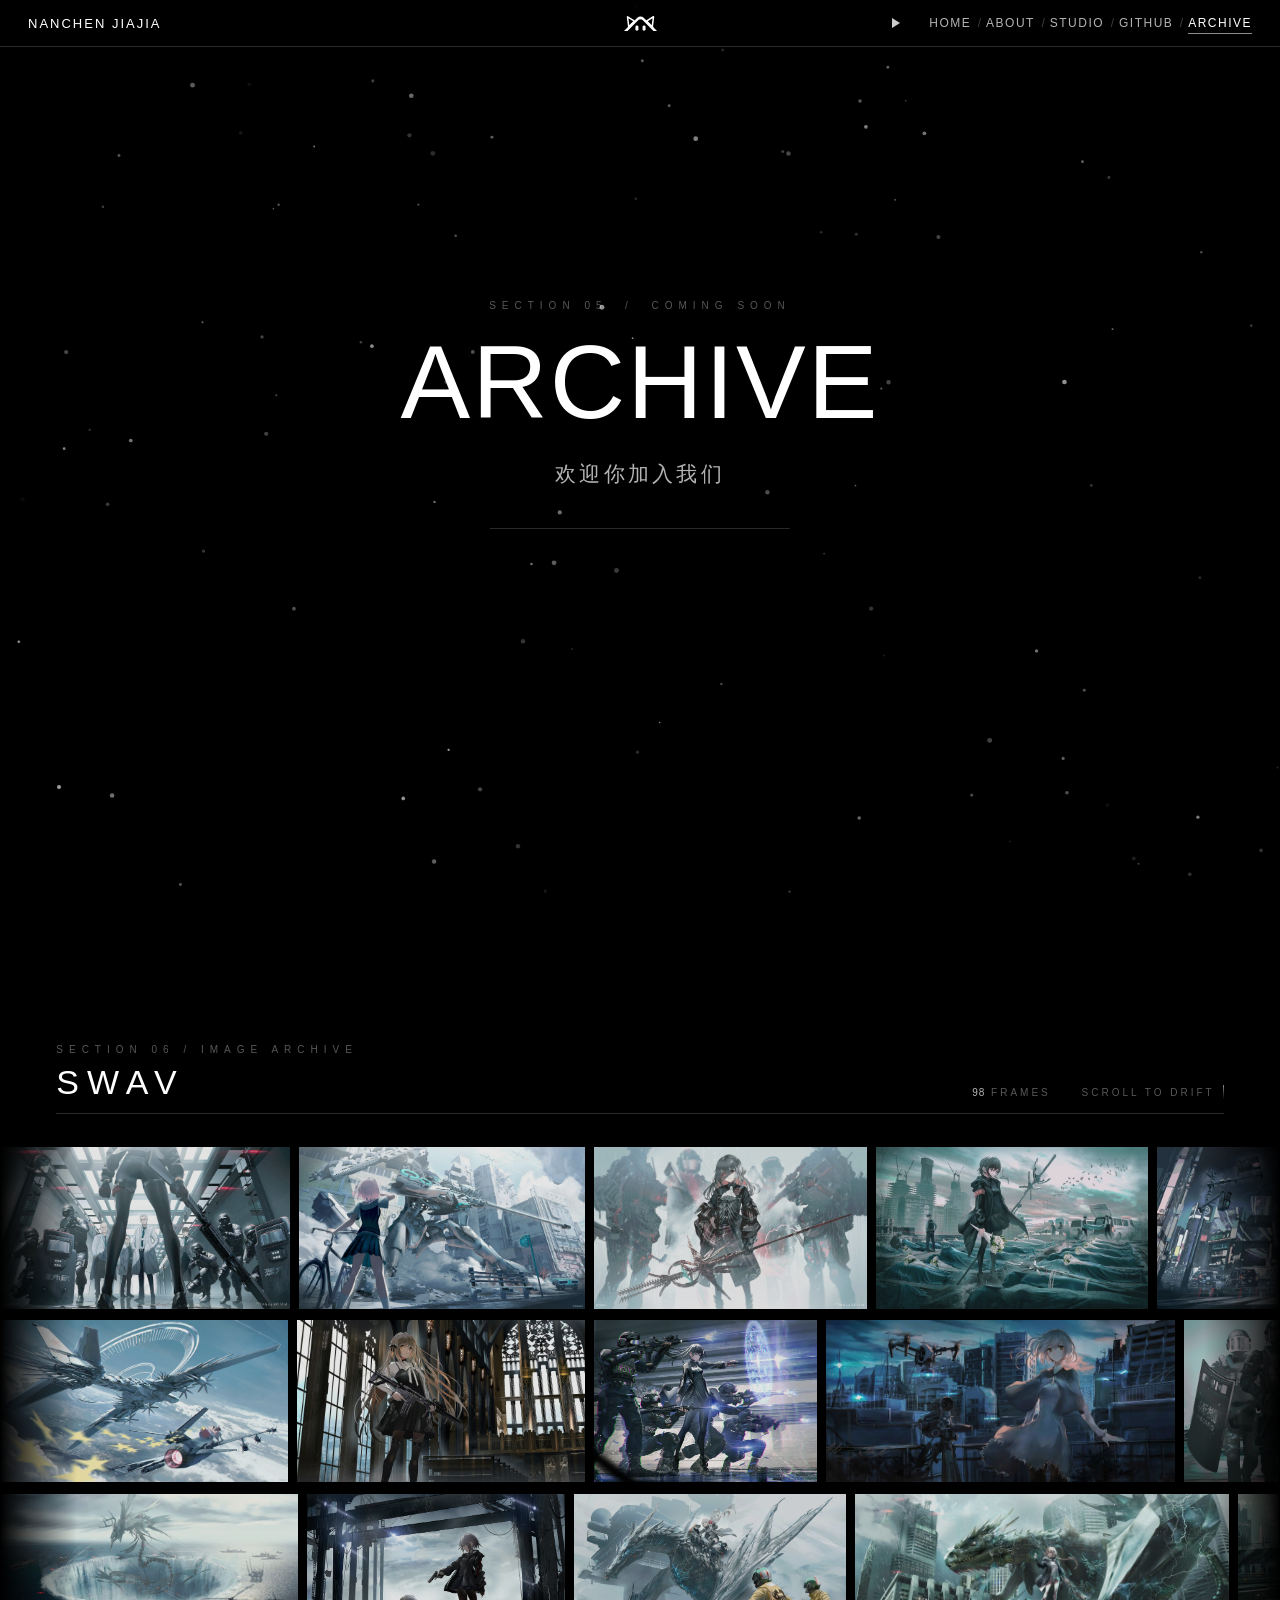
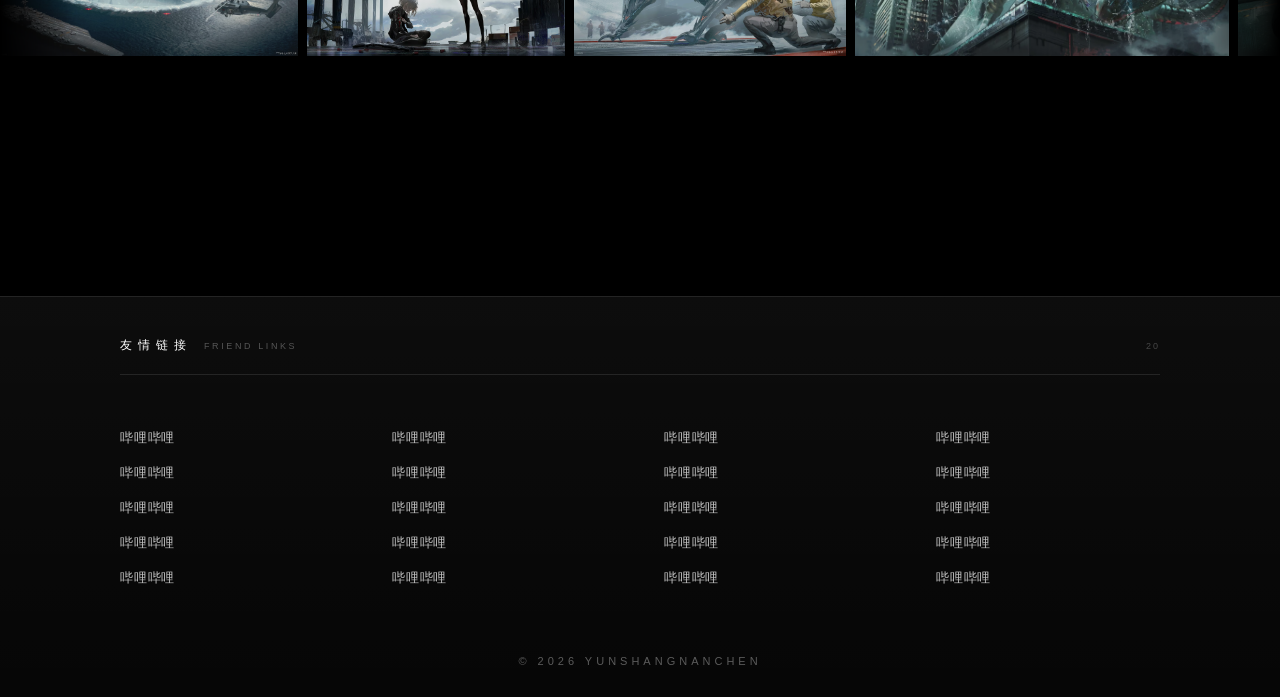
==== archive.html @ e8b440cc "html" ====
<!DOCTYPE html>
<html lang="zh-CN">
<head>
  <meta charset="UTF-8" />
  <meta name="viewport" content="width=device-width, initial-scale=1.0" />
  <title>ARCHIVE — 南辰佳佳</title>
  <meta name="theme-color" content="#000000" />
  <link rel="icon" type="image/svg+xml" href="assets/logo.svg" />
  <link rel="stylesheet" href="css/style.css?v=111" />
  <!-- 同步执行：上一页点了站内链接时，新页面第一帧就用黑幕盖住，避免闪白 -->
  <script>
    try {
      document.documentElement.classList.add('js-on');
      if (sessionStorage.getItem('ncj:leaving') === '1') {
        document.documentElement.classList.add('veil-on');
      }
    } catch (e) {}
  </script>
</head>
<body>

  <!-- 页面转场黑幕（默认透明，由 transition.js 控制） -->
  <div class="page-veil" id="pageVeil" aria-hidden="true"></div>

  <!-- 漂浮粒子背景：与主页同款，固定铺满视口、位于内容之下 -->
  <canvas class="bg-particles" id="bgParticles" aria-hidden="true"></canvas>

  <!-- 顶部菜单栏（与主页一致，ARCHIVE 为当前页） -->
  <header class="navbar" id="navbar">
    <a class="brand" href="github.html" aria-label="前往 GITHUB">NANCHEN JIAJIA</a>
    <a class="logo" href="archive.html" aria-label="ARCHIVE">
      <img src="assets/logo.svg" alt="NanchenJiaJia Logo" />
    </a>
    <nav class="menu" id="siteMenu">
      <a href="index.html"><span>HOME</span></a>
      <a href="index.html#about"><span>ABOUT</span></a>
      <a href="studio.html"><span>STUDIO</span></a>
      <a href="github.html"><span>GITHUB</span></a>
      <a href="archive.html" class="active"><span>ARCHIVE</span></a>
    </nav>
    <button class="menu-toggle" id="menuToggle" type="button"
            aria-label="打开菜单" aria-controls="siteMenu" aria-expanded="false">
      <span class="bar"></span><span class="bar"></span><span class="bar"></span>
    </button>
  </header>

  <!-- 主体：ARCHIVE 页
       1) SECTION 05 / ARCHIVE / 欢迎你加入我们 逐字打字入场
       2) 打完后等高线背景淡入，并持续缓慢流动
       3) logo.svg 被采样成粒子点阵，从四处飞入拼成 logo（archive.js） -->
  <main class="archive-page">
    <div class="arc-grid">

      <div class="arc-text">
        <p class="arc-kicker">
          <span class="arc-type" data-type="SECTION 05  /  COMING SOON">SECTION 05  /  COMING SOON</span>
        </p>
        <h1 class="arc-title">
          <span class="arc-type arc-type--xl" data-type="ARCHIVE">ARCHIVE</span>
        </h1>
        <p class="arc-desc">
          <span class="arc-type" data-type="欢迎你加入我们">欢迎你加入我们</span>
        </p>
        <div class="arc-rule" aria-hidden="true"></div>

        <!-- 联系方式圆形按钮：链接先占位，后续替换 href 即可 -->
        <div class="arc-social" aria-label="联系方式">
          <a class="arc-soc" href="mailto:hello@example.com" aria-label="邮箱" title="邮箱">
            <svg viewBox="0 0 24 24" fill="none" stroke="currentColor" stroke-width="1.5"
                 stroke-linecap="round" stroke-linejoin="round" aria-hidden="true">
              <rect x="2.75" y="5.5" width="18.5" height="13" rx="2.2" />
              <path d="m3.4 7.1 8.6 6.1 8.6-6.1" />
            </svg>
          </a>
          <a class="arc-soc" href="https://github.com/" target="_blank" rel="noopener noreferrer"
             aria-label="GitHub" title="GitHub">
            <svg viewBox="0 0 24 24" fill="none" stroke="currentColor" stroke-width="1.5"
                 stroke-linecap="round" stroke-linejoin="round" aria-hidden="true">
              <path d="M9 20.2v-2.1c-3.2.6-4-1.4-4-1.4-.5-1.2-1.2-1.5-1.2-1.5-1-.7.1-.7.1-.7 1.1.1 1.7 1.2 1.7 1.2 1 1.7 2.6 1.2 3.2.9.1-.8.4-1.3.8-1.6-2.6-.3-5.3-1.3-5.3-5.7 0-1.3.5-2.3 1.2-3.1-.1-.3-.5-1.5.1-3.1 0 0 1-.3 3.2 1.2a11 11 0 0 1 5.8 0c2.2-1.5 3.2-1.2 3.2-1.2.6 1.6.2 2.8.1 3.1.8.8 1.2 1.8 1.2 3.1 0 4.4-2.7 5.4-5.3 5.7.4.4.8 1.1.8 2.2v3.3" />
            </svg>
          </a>
          <a class="arc-soc" href="https://www.bilibili.com/" target="_blank" rel="noopener noreferrer"
             aria-label="哔哩哔哩" title="哔哩哔哩">
            <svg viewBox="0 0 24 24" fill="none" stroke="currentColor" stroke-width="1.5"
                 stroke-linecap="round" stroke-linejoin="round" aria-hidden="true">
              <rect x="2.6" y="7" width="18.8" height="13" rx="3" />
              <path d="m7.2 3.2 3.3 3.8M16.8 3.2l-3.3 3.8M8.5 12.3v2.1M15.5 12.3v2.1" />
            </svg>
          </a>
          <a class="arc-soc" href="https://wpa.qq.com/msgrd?v=3&amp;uin=000000000&amp;site=qq&amp;menu=yes"
             target="_blank" rel="noopener noreferrer" aria-label="QQ" title="QQ">
            <svg viewBox="0 0 24 24" fill="none" stroke="currentColor" stroke-width="1.5"
                 stroke-linecap="round" stroke-linejoin="round" aria-hidden="true">
              <path d="M12 3.2c-2.7 0-4.6 2.2-4.6 5.1 0 .9.2 1.7.5 2.4-1 1.2-1.7 2.8-1.7 4 0 .7.4 1 1 .9.5.9 1.1 1.5 1.7 1.9-.4.3-.6.7-.6 1 0 .9 1 1.6 2.3 1.6h2.8c1.3 0 2.3-.7 2.3-1.6 0-.3-.2-.7-.6-1 .6-.4 1.2-1 1.7-1.9.6.1 1-.2 1-.9 0-1.2-.7-2.8-1.7-4 .3-.7.5-1.5.5-2.4 0-2.9-1.9-5.1-4.6-5.1Z" />
              <path d="M10.2 8.6h.02M13.8 8.6h.02" stroke-width="2.1" />
            </svg>
          </a>
        </div>
      </div>

      <div class="arc-visual">
        <canvas class="arc-logo" id="arcLogo" aria-hidden="true"></canvas>
        <img class="arc-logo-img" id="arcLogoImg" src="assets/logo.svg" alt="NANCHEN JIAJIA 标志" />
      </div>

    </div>
  </main>

  <!-- 图片册：三排横向长条贯穿整幅宽度，随页面滚动左右平移（gallery.js）
       上、下两排向左，中间一排向右；页面停，图就停 -->
  <section class="arc-gallery" id="arcGallery" aria-labelledby="arcGalTitle">
    <div class="arc-gal-stage">
      <div class="arc-gal-head">
        <div class="arc-gal-headline">
          <span class="arc-gal-kicker">SECTION 06  /  IMAGE ARCHIVE</span>
          <h2 class="arc-gal-title" id="arcGalTitle">SWAV</h2>
        </div>
        <div class="arc-gal-meta">
          <span class="arc-gal-count"><b id="arcGalCount">—</b> FRAMES</span>
          <span class="arc-gal-hint">SCROLL TO DRIFT<i></i></span>
        </div>
      </div>

      <div class="arc-gal-rows" id="arcGalRows">
        <div class="arc-gal-row" data-dir="-1"><div class="arc-gal-track"></div></div>
        <div class="arc-gal-row" data-dir="1"><div class="arc-gal-track"></div></div>
        <div class="arc-gal-row" data-dir="-1"><div class="arc-gal-track"></div></div>
      </div>
    </div>
  </section>

  <footer class="footer--links">
    <div class="fl-band">
      <div class="fl-head">
        <span class="fl-title">友情链接</span>
        <span class="fl-sub">FRIEND LINKS</span>
        <span class="fl-count">20</span>
      </div>
      <nav class="fl-grid" aria-label="友情链接">
        <a class="fl-link" href="https://www.bilibili.com/" target="_blank" rel="noopener noreferrer"><span class="fl-name">哔哩哔哩</span></a>
        <a class="fl-link" href="https://www.bilibili.com/" target="_blank" rel="noopener noreferrer"><span class="fl-name">哔哩哔哩</span></a>
        <a class="fl-link" href="https://www.bilibili.com/" target="_blank" rel="noopener noreferrer"><span class="fl-name">哔哩哔哩</span></a>
        <a class="fl-link" href="https://www.bilibili.com/" target="_blank" rel="noopener noreferrer"><span class="fl-name">哔哩哔哩</span></a>
        <a class="fl-link" href="https://www.bilibili.com/" target="_blank" rel="noopener noreferrer"><span class="fl-name">哔哩哔哩</span></a>
        <a class="fl-link" href="https://www.bilibili.com/" target="_blank" rel="noopener noreferrer"><span class="fl-name">哔哩哔哩</span></a>
        <a class="fl-link" href="https://www.bilibili.com/" target="_blank" rel="noopener noreferrer"><span class="fl-name">哔哩哔哩</span></a>
        <a class="fl-link" href="https://www.bilibili.com/" target="_blank" rel="noopener noreferrer"><span class="fl-name">哔哩哔哩</span></a>
        <a class="fl-link" href="https://www.bilibili.com/" target="_blank" rel="noopener noreferrer"><span class="fl-name">哔哩哔哩</span></a>
        <a class="fl-link" href="https://www.bilibili.com/" target="_blank" rel="noopener noreferrer"><span class="fl-name">哔哩哔哩</span></a>
        <a class="fl-link" href="https://www.bilibili.com/" target="_blank" rel="noopener noreferrer"><span class="fl-name">哔哩哔哩</span></a>
        <a class="fl-link" href="https://www.bilibili.com/" target="_blank" rel="noopener noreferrer"><span class="fl-name">哔哩哔哩</span></a>
        <a class="fl-link" href="https://www.bilibili.com/" target="_blank" rel="noopener noreferrer"><span class="fl-name">哔哩哔哩</span></a>
        <a class="fl-link" href="https://www.bilibili.com/" target="_blank" rel="noopener noreferrer"><span class="fl-name">哔哩哔哩</span></a>
        <a class="fl-link" href="https://www.bilibili.com/" target="_blank" rel="noopener noreferrer"><span class="fl-name">哔哩哔哩</span></a>
        <a class="fl-link" href="https://www.bilibili.com/" target="_blank" rel="noopener noreferrer"><span class="fl-name">哔哩哔哩</span></a>
        <a class="fl-link" href="https://www.bilibili.com/" target="_blank" rel="noopener noreferrer"><span class="fl-name">哔哩哔哩</span></a>
        <a class="fl-link" href="https://www.bilibili.com/" target="_blank" rel="noopener noreferrer"><span class="fl-name">哔哩哔哩</span></a>
        <a class="fl-link" href="https://www.bilibili.com/" target="_blank" rel="noopener noreferrer"><span class="fl-name">哔哩哔哩</span></a>
        <a class="fl-link" href="https://www.bilibili.com/" target="_blank" rel="noopener noreferrer"><span class="fl-name">哔哩哔哩</span></a>
      </nav>
    </div>
    <div class="fl-copy">© 2026 YUNSHANGNANCHEN</div>
  </footer>

  <script src="vendor/gsap.min.js"></script>
  <script src="vendor/ScrollTrigger.min.js"></script>
  <script src="js/particles.js?v=1"></script>
  <script src="js/transition.js?v=2"></script>
  <script src="js/nav.js?v=1"></script>
  <script src="js/bgm.js?v=5"></script>
  <script src="js/archive.js?v=46"></script>
  <script src="js/gallery-list.js?v=1"></script>
  <script src="js/gallery.js?v=7"></script>
</body>
</html>
---- css/style.css ----
/* ============ 黑白极简漫画风 ============ */
:root {
  --black: #000000;          /* 纯黑底 */
  --black-soft: #0b0b0b;     /* 内容区底 */
  --white: #ffffff;          /* 主线稿白 */
  --white-dim: #b3b3b3;      /* 次级灰白 */
  --line: rgba(255, 255, 255, 0.16);
}

* { margin: 0; padding: 0; box-sizing: border-box; }

html { scroll-behavior: smooth; }

body {
  background: var(--black);
  color: var(--white);
  font-family: "PingFang SC", "Hiragino Sans GB", "Microsoft YaHei", "Noto Sans SC", sans-serif;
  -webkit-font-smoothing: antialiased;
}

/* ============ 页面转场遮罩 ============ */
/* 站内跳转时盖一层黑幕：旧页面淡入黑幕 → 跳转 → 新页面黑幕淡出，避免闪白。
   默认透明（JS 没跑也不会挡住页面），只有 JS 加 .is-on / html.veil-on 时才显形 */
.page-veil {
  position: fixed;
  inset: 0;
  z-index: 9998;              /* 在开场动画 (9999) 之下、其余内容之上 */
  background: #000;
  opacity: 0;
  pointer-events: none;
  transition: opacity 0.42s ease;
}

.page-veil.is-on { opacity: 1; }

/* 新页面首帧就用黑幕盖住（在 <head> 里同步加的 class），此时不能有过渡 */
html.veil-on .page-veil { opacity: 1; transition: none; }

/* ============ 开场动画 ============ */
/* 动画期间锁滚动 */
html.is-intro, html.is-intro body { overflow: hidden; height: 100%; }

.intro {
  /* 竖屏 / 非宽屏时的兜底字号；宽屏由 JS 按“横向不超过约一半”自动测算 */
  --name-size: min(9vw, 20vh);
  --line1-size: min(5.6vw, 13vh);
  position: fixed;
  inset: 0;
  z-index: 9999;
  background: #000;
  display: flex;
  align-items: center;          /* 上下居中 */
  justify-content: flex-start;  /* 靠左 */
  overflow: hidden;
}

/* 全屏随机漂浮粒子 */
.intro-particles {
  position: absolute;
  inset: 0;
  width: 100%;
  height: 100%;
  z-index: 0;
}

/* 文字：左对齐、上下居中 */
.intro-text {
  position: relative;
  z-index: 1;
  padding-left: 6vw;
  text-align: left;
}

/* 每行文字各自一个"口子"：遮罩高度 = 字号 × 0.82 → 下方约 1/6 永远压在黑色里。
   具体高度由 JS 在测算字号后写入（宽屏精确适配） */
.intro-mask {
  position: relative;
  width: 100%;
  overflow: hidden;
}

.intro-mask-1 { height: calc(var(--line1-size) * 0.82); }
.intro-mask-2 { height: calc(var(--name-size) * 0.82); margin-top: 2.8vh; }

/* 初始状态：口子闭合、文字在口子下方（GSAP 接管动画） */
.intro-mask { clip-path: inset(50% 0% 50% 0%); }

.intro-line-1,
.intro-line-2 {
  margin: 0;
  line-height: 1;
  color: #fff;
  white-space: nowrap;
  transform: translateY(115%);
}

.intro-line-1 {
  font-size: var(--line1-size);
  letter-spacing: .03em;
  text-transform: uppercase;
}

.intro-line-2 {
  font-size: var(--name-size);
  letter-spacing: 0;
  font-weight: 400;
}

@media (max-width: 720px) {
  .intro { --line1-size: 5.6vw; --name-size: 12vw; }
}

/* ============ 顶部菜单栏 ============ */
.navbar {
  position: fixed;
  top: 0; left: 0; right: 0;
  z-index: 100;
  /* 三栏：左品牌 / 中 logo / 右导航，中间栏恒定居中 */
  display: grid;
  grid-template-columns: 1fr auto 1fr;
  align-items: center;
  padding: 13px 28px;
  background: rgba(0, 0, 0, 0.82);
  backdrop-filter: blur(6px);
  border-bottom: 1px solid var(--line);
}

.brand {
  justify-self: start;
  color: var(--white);
  font-size: 13px;
  letter-spacing: 2px;
  text-decoration: none;
  text-transform: uppercase;
  transition: opacity 0.2s ease;
}
.brand:hover { opacity: 0.72; }

/* 顶部居中的 logo（高度与状态栏文字一致）
   职责分离：父层 <a> 负责悬浮的位移/缩放（纯 CSS），
   子层 <img> 负责柔光与呼吸；GSAP 入场动画只作用于 <img>，互不覆盖 */
.logo {
  justify-self: center;
  display: block;
  line-height: 0;
  transform-origin: 50% 50%;
  transition: transform 0.45s cubic-bezier(.2, .8, .3, 1);
  will-change: transform;
}

.logo img {
  height: 15px;
  width: auto;
  display: block;
  filter: drop-shadow(0 0 0 rgba(255, 255, 255, 0));
  transition: filter 0.45s ease;
}

/* 悬浮 / 键盘聚焦：整体上浮并放大 */
.logo:hover,
.logo:focus-visible {
  transform: translateY(-3px) scale(1.10);
}

.logo:focus-visible { outline: none; }

/* 悬浮 / 键盘聚焦：白色柔光 + 轻微呼吸 */
.logo:hover img,
.logo:focus-visible img {
  filter: drop-shadow(0 0 7px rgba(255, 255, 255, 0.55))
          drop-shadow(0 0 14px rgba(255, 255, 255, 0.22));
  animation: logoBreathe 1.5s ease-in-out infinite;
}

@keyframes logoBreathe {
  0%, 100% { transform: scale(1); }
  50%      { transform: scale(1.05); }
}

.menu {
  justify-self: end;
  display: flex;
  align-items: center;
}

/* 每个菜单项盒子高度固定 20px：选中态只加装饰，不改盒子尺寸，
   否则 flex 居中会把文字顶上去 1.5px，五个选项就参差不齐 */
.menu a {
  display: flex;
  align-items: center;
  height: 20px;
  color: var(--white-dim);
  text-decoration: none;
  font-size: 12px;
  letter-spacing: 1.5px;
  line-height: 1;
  white-space: nowrap;
  transition: color 0.25s ease;
}
.menu a > span { display: block; position: relative; }

/* 宽屏：选项之间用「/」分隔。斜杠是 a 里的一个 flex 项，
   由 align-items:center 统一垂直居中，不受各链接盒高影响 */
.menu a:not(:last-child)::after {
  content: '/';
  display: block;
  margin: 0 5px 0 6.5px;      /* 左边多 1.5px，补掉 letter-spacing 的行尾空隙 */
  letter-spacing: 0;
  line-height: 1;
  color: rgba(255, 255, 255, 0.24);   /* 独立指定颜色，hover 不会跟着变白 */
}

.menu a:hover { color: var(--white); }

/* 当前所在页面：下划线用绝对定位的伪元素画在文字下面，
   完全不参与布局，所以不会把文字顶偏 */
.menu a.active {
  color: var(--white);
}
.menu a.active > span::after {
  content: '';
  position: absolute;
  left: 0;
  right: 0;
  bottom: -5px;
  height: 1px;
  background: rgba(255, 255, 255, 0.55);
}

/* ============ 竖屏：三条横线菜单按钮（宽屏隐藏） ============ */
.menu-toggle {
  display: none;
  position: relative;
  width: 34px;
  height: 26px;
  padding: 0;
  border: 0;
  background: none;
  cursor: pointer;
  -webkit-tap-highlight-color: transparent;
}
.menu-toggle .bar {
  position: absolute;
  left: 6px; right: 6px;
  height: 1.5px;
  background: rgba(255, 255, 255, 0.85);
  transition: transform .32s cubic-bezier(.2,.8,.3,1),
              opacity .18s ease,
              top .32s cubic-bezier(.2,.8,.3,1);
}
.menu-toggle .bar:nth-child(1) { top: 7px; }
.menu-toggle .bar:nth-child(2) { top: 12.5px; }
.menu-toggle .bar:nth-child(3) { top: 18px; }

/* 展开时三条线收成一个叉 */
.navbar.menu-open .menu-toggle .bar:nth-child(1) { top: 12.5px; transform: rotate(45deg); }
.navbar.menu-open .menu-toggle .bar:nth-child(2) { opacity: 0; }
.navbar.menu-open .menu-toggle .bar:nth-child(3) { top: 12.5px; transform: rotate(-45deg); }

/* ============ 全站背景音乐：HOME 左侧小三角 / 迷你频谱 ============ */
/* 三角与频谱条都绝对居中叠在按钮里，位置完全重合，
   这样 GSAP 才能在两者之间做「缩放 + 旋转 + 淡入淡出」的形变过渡 */
.bgm-toggle {
  position: relative;
  display: inline-flex;
  align-items: center;
  justify-content: center;
  width: 26px;
  height: 18px;
  margin-left: 18px;
  margin-right: 20px;          /* 与第一个菜单项 HOME 拉开距离，别贴着 */
  padding: 0;
  background: transparent;
  border: 0;
  color: var(--white);
  cursor: pointer;
  vertical-align: middle;
  -webkit-tap-highlight-color: transparent;
}

.bgm-tri {
  position: absolute;
  left: 50%;
  top: 50%;
  width: 0; height: 0;
  margin: -5px 0 0 -4px;            /* 8×10 的三角形居中 */
  border-style: solid;
  border-width: 5px 0 5px 8px;
  border-color: transparent transparent transparent rgba(255, 255, 255, 0.8);
  transform-origin: center center;
  transition: border-left-color .2s ease;
  will-change: transform, opacity;
}
.bgm-toggle:hover .bgm-tri { border-left-color: var(--white); }

.bgm-bars {
  position: absolute;
  left: 50%;
  top: 50%;
  display: inline-flex;
  align-items: flex-end;
  gap: 2px;
  height: 14px;
  margin: -7px 0 0 -9px;            /* 18×14 居中（5 条 2px + 4 间隙 2px） */
  opacity: 0;
  visibility: hidden;
  transform-origin: center center;
  will-change: transform, opacity;
}
.bgm-bars i {
  display: block;
  width: 2px;
  height: 100%;
  background: var(--white);
  border-radius: 1px;
  transform-origin: bottom center;
  will-change: transform;
}
.bgm-bars i:nth-child(2) { animation-duration: .7s;  animation-delay: -.20s; }
.bgm-bars i:nth-child(3) { animation-duration: 1.1s; animation-delay: -.50s; }
.bgm-bars i:nth-child(4) { animation-duration: .8s;  animation-delay: -.10s; }
.bgm-bars i:nth-child(5) { animation-duration: 1s;   animation-delay: -.35s; }

/* 有 GSAP 时：完全由 JS 补间驱动，关掉 CSS 过渡/关键帧避免互相打架 */
.bgm-toggle.is-gsap .bgm-tri,
.bgm-toggle.is-gsap .bgm-bars,
.bgm-toggle.is-gsap .bgm-bars i { transition: none; }

/* 无 GSAP 时的降级：纯 CSS 淡入淡出 + 关键帧跳动 */
.bgm-toggle:not(.is-gsap) .bgm-bars { transition: opacity .2s ease; }
.bgm-toggle:not(.is-gsap).is-playing .bgm-tri { opacity: 0; visibility: hidden; }
.bgm-toggle:not(.is-gsap).is-playing .bgm-bars { opacity: 1; visibility: visible; }
.bgm-toggle:not(.is-gsap).is-playing .bgm-bars i { animation: bgmBar .9s ease-in-out infinite alternate; }

@keyframes bgmBar {
  from { transform: scaleY(.22); }
  to   { transform: scaleY(1); }
}

/* ============ 全站漂浮粒子 ============ */
/* 固定在窗口上：位于内容之上（黑底处清晰可见）、状态栏之下，不拦截任何点击 */
.bg-particles {
  position: fixed;
  inset: 0;
  width: 100%;
  height: 100%;
  z-index: 3;
  pointer-events: none;
}

/* ============ 首屏图片 ============ */
/* hero 区域总高 200vh：前 100vh 是整屏图，之后随滚动上下裁切 */
.hero {
  height: 200vh;
  position: relative;
}

.hero-sticky {
  position: sticky;
  top: 0;
  height: 100vh;
  display: flex;
  align-items: center;
  justify-content: center;
  overflow: hidden;
}

/* 可视区（裁切窗口）：宽度恒 100%，高度由 JS 从 100vh 收窄到 KEEP vh，
   本身在视口里垂直居中 → 上下等量裁切 */
.hero-frame {
  position: relative;
  width: 100%;
  height: 100vh;
  overflow: hidden;
  will-change: height;
}

/* 图片：铺满可视区并居中裁切，
   可视区上下收窄时，图片中间那一条始终留在可视区中央 */
.hero-img {
  position: absolute;
  inset: 0;
  width: 100%;
  height: 100%;
  object-fit: cover;
  object-position: center;
  display: block;
  filter: grayscale(100%) contrast(1.08);   /* 黑白漫画感 */
}

/* 裁切窗口的上下边线（极简细线，强调"画面被裁切"） */
.crop-edge {
  position: absolute;
  inset: 0;
  border-top: 1px solid rgba(255, 255, 255, 0.38);
  border-bottom: 1px solid rgba(255, 255, 255, 0.38);
  pointer-events: none;
  opacity: 0;
  transition: opacity 0.3s ease;
}

.hero-caption {
  position: absolute;
  left: 0;
  right: 0;
  bottom: 15%;
  text-align: center;
  white-space: nowrap;
  font-size: 14px;
  letter-spacing: 6px;
  color: var(--white-dim);
  text-shadow: 0 0 10px rgba(0, 0, 0, 0.9);
  transition: opacity 0.3s ease;
}

.scroll-hint {
  position: absolute;
  left: 0;
  right: 0;
  bottom: 26px;
  display: flex;
  align-items: center;
  justify-content: center;
  gap: 8px;
  font-size: 12px;
  letter-spacing: 4px;
  color: var(--white-dim);
  animation: bob 2.2s ease-in-out infinite;
  transition: opacity 0.4s ease;
}

.scroll-hint .arrow { font-size: 15px; }

@keyframes bob {
  0%, 100% { transform: translateY(0); }
  50%      { transform: translateY(6px); }
}

/* ============ 下方内容 ============ */
.content {
  position: relative;
  z-index: 2;
  background: var(--black);
  padding: 120px 20px 0;
  /* 至少一屏高：保证滑到底时上面的首屏图片已经完全离开视口（不再有残留） */
  min-height: 100vh;
  display: flex;
  flex-direction: column;
}

/* 方框去掉：不要边框、不要底色 */
.panel {
  width: 100%;              /* 在 flex 列父容器里明确撑满，再靠 max-width 收口 */
  max-width: 1040px;
  margin: 0 auto;
  padding: 84px 64px;
  background: none;
  border: 0;
}

/* ---- 关于我：左方框头像 / 右代码编辑器，垂直居中对齐；切换器在整块正下方居中 ---- */
.about {
  flex: 1 1 auto;          /* 撑满下方内容区，让页脚落到最底部 */
  display: flex;
  flex-direction: column;   /* 纵向：上方是头像+文字的组合行，下方是切换器 */
  align-items: center;
  justify-content: center;
  gap: 26px;
  --av-size: 300px;         /* 头像尺寸总控：文字块高度跟着它走 */
}

/* 头像 + 文字的组合行：横向居中，作为一整块对齐页面中心 */
.about-row {
  align-self: stretch;      /* 撑满 .about 的内容宽度，内部再居中头像+文字 */
  width: 100%;
  display: flex;
  align-items: center;
  justify-content: center;
  gap: 46px;
  max-width: 100%;
}

.about-avatar {
  position: relative;
  flex: 0 0 auto;
  width: var(--av-size);
  height: var(--av-size);
  border: 1px solid var(--line);   /* 方框 */
  background: #111;
  overflow: hidden;
}

.about-avatar-img {
  width: 100%;
  height: 100%;
  display: block;
  object-fit: cover;
  /* 头像保持彩色（与全站黑白风区分，突出个人标识） */
}

/* 头像加载失败（比如没联网）时退化成首字母方块 */
/* 头像「像素化 + 打印」入场：两层像素画布（黑白在下、彩色在上）叠加，
   JS 用 clip-path 自上而下逐行揭开，彩色比黑白晚一点跟上 */
.av-print {
  position: absolute;
  inset: 0;
  opacity: 0;
  visibility: hidden;
  pointer-events: none;
}
.about-avatar.is-printing .av-print { opacity: 1; visibility: visible; }
.av-px {
  position: absolute;
  inset: 0;
  width: 100%;
  height: 100%;
  display: block;
  image-rendering: pixelated;          /* 画布只有 56×56，放大靠最近邻，才有方块感 */
  -webkit-image-rendering: pixelated;
}
.av-px--mono { filter: grayscale(1) contrast(1.28) brightness(1.06); }
.av-scan {
  position: absolute;
  left: 0; right: 0;
  top: 0;
  height: 1px;
  background: rgba(255, 255, 255, 0.9);
  box-shadow: 0 0 10px 2px rgba(255, 255, 255, 0.35);
  opacity: 0;
}
/* 进入像素模式后，原始平滑头像让位给像素版 */
.about-avatar.is-pixel .about-avatar-img { opacity: 0; }

.about-avatar.is-fallback {
  display: flex;
  align-items: center;
  justify-content: center;
  font-size: 92px;
  letter-spacing: 0;
  color: var(--white-dim);
}

.about-text {
  min-width: 0;
  flex: 0 1 560px;          /* 不参与 flex 拉伸 → 头像 + 文字作为一整个组合居中，不被顶到两侧贴边 */
  max-width: 560px;
  height: var(--av-size);   /* 文字块高度精确等于头像：首行贴顶、末行贴底 */
  display: flex;
  flex-direction: column;
}

/* ---- 代码风格的「关于我」：行号 | 内容，无外框窗口 ---- */
.code-block {
  font-family: 'SF Mono', 'Menlo', 'Consolas', 'Courier New', monospace;
  font-size: 16px;
  line-height: 1.55;
  flex: 1 1 auto;          /* 撑满 .about-text 的整高 */
  min-height: 0;
  display: flex;
  flex-direction: column;
}

/* ---- 两位成员切换器：两个横杠，居中排布在头像+介绍的正下方 ---- */
.people-switch {
  flex: 0 0 auto;
  display: flex;
  align-items: center;
  justify-content: center;
  gap: 12px;
  user-select: none;
}
.people-switch .ps-bar {
  position: relative;
  width: 34px;
  height: 22px;             /* 扩大点击命中区，视觉横杠只有 2px */
  padding: 0;
  border: 0;
  background: none;
  cursor: pointer;
  -webkit-tap-highlight-color: transparent;
}
.people-switch .ps-bar::before {
  content: '';
  position: absolute;
  left: 0; right: 0;
  top: 50%;
  height: 2px;
  margin-top: -1px;
  background: rgba(255, 255, 255, 0.24);
  transition: background-color .28s ease, box-shadow .28s ease;
}
.people-switch .ps-bar:hover::before { background: rgba(255, 255, 255, 0.5); }
.people-switch .ps-bar:focus-visible { outline: none; }
.people-switch .ps-bar:focus-visible::before {
  background: rgba(255, 255, 255, 0.55);
  box-shadow: 0 0 0 2px rgba(255, 255, 255, 0.18);
}
/* 当前激活的横杠：变白 + 微微发光 */
.people-switch .ps-bar.is-on::before {
  background: var(--white);
  box-shadow: 0 0 8px rgba(255, 255, 255, 0.45);
}

.code-body {
  padding: 0;
  flex: 1 1 auto;          /* 撑满整个代码块高度 */
  display: flex;
  flex-direction: column;
  justify-content: space-between;   /* 第一行贴顶、末行贴底，中间均匀分布 */
}

.code-line {
  display: flex;
  align-items: baseline;
  flex: 0 0 auto;          /* 纵向不拉伸：每行按内容高度 */
  min-width: 0;            /* 允许窄屏收缩，长注释能换行 */
}
.code-line .ln {
  flex: 0 0 2.2em;
  text-align: right;
  color: rgba(179, 179, 179, 0.4);
  user-select: none;
}
.code-line .sep {
  flex: 0 0 1.5em;
  text-align: center;
  color: rgba(179, 179, 179, 0.28);
  user-select: none;
}
.code-line .lc {
  flex: 1 1 auto;
  min-width: 0;
  color: #e8e8e8;            /* 普通文字（含 // 注释行）颜色不变 */
  white-space: pre-wrap;
  word-break: break-word;
}

/* 语法着色：C 与 Python 两套共用的 token 色 */
.tk-pre { color: #c586c0; }   /* 预处理 #include / Python 的 import 等 */
.tk-kw  { color: #569cd6; }   /* 关键字 int / return / def / if / raise 等 */
.tk-fn  { color: #dcdcaa; }   /* 函数名 main / printf / SystemExit */
.tk-str { color: #ce9178; }   /* 字符串 */
.tk-cmt { color: #6a9955; }   /* 注释 // 与 #（VSCode 绿） */
.tk-num { color: #b5cea8; }   /* 数字 */
.tk-cls { color: #4ec9b0; }   /* 类名 / 异常名 */
.tk-op  { color: #d4d4d4; }   /* 运算符 */

/* 首行名字的可点击 GitHub 链接：保持注释绿，加下划线暗示可点 */
.name-link {
  color: #8fc07a;
  text-decoration: none;
  border-bottom: 1px solid rgba(143, 192, 122, 0.45);
  transition: color .25s ease, border-color .25s ease;
}
.name-link:hover {
  color: #ffffff;
  border-color: rgba(255, 255, 255, 0.7);
}

/* 打字机光标（逐字出现时显示在行尾，闪烁） */
.tk-caret {
  display: inline-block;
  width: 0.5em;
  height: 1.05em;
  margin: 0 0 -0.16em 2px;
  background: #e8e8e8;
  box-shadow: 0 0 6px rgba(232, 232, 232, 0.6);
  vertical-align: baseline;
  animation: caretBlink 1.05s steps(1, end) infinite;
}
@keyframes caretBlink {
  0%, 50%  { opacity: 1; }
  50.01%, 100% { opacity: 0; }
}

/* 页脚 */
.footer {
  text-align: center;
  padding: 48px 0 40px;
  font-size: 12px;
  letter-spacing: 4px;
  color: rgba(179, 179, 179, 0.6);
}

.footer span { display: inline-block; }

/* ============ 内页独立页脚区：友情链接（GitHub / STUDIO） ============ */
/* 与站体同为黑底，仅 95% 不透明 + 极淡提亮，形成一个「比黑稍亮一点」的空间；
   顶部一条细线划分，与上方内容之间留出很大的呼吸距离。 */
.footer--links {
  position: relative;
  z-index: 2;
  width: 100%;
  /* ---- 尺寸总控：只改这几个变量就能调整整块大小 ---- */
  --fl-scale: 1;                              /* ① 整体缩放：0.8 = 整块矮 20%，1.2 = 高 20% */
  --fl-top: 500px;                            /* ② 与正文之间的距离（只挪位置，不影响块高） */
  --fl-pad-top: calc(40px * var(--fl-scale));    /* 块顶 → 表头 */
  --fl-head-gap: calc(46px * var(--fl-scale));   /* 表头 → 链接列表 */
  --fl-row: calc(9px * var(--fl-scale));         /* 每行链接的上下留白 */
  --fl-copy-gap: calc(60px * var(--fl-scale));  /* 列表 → 版权行 */
  --fl-pad-bottom: calc(30px * var(--fl-scale)); /* 版权行 → 块底 */

  margin: 0;
  margin-top: var(--fl-top);
  padding-top: var(--fl-pad-top);
  text-align: left;
  font-size: 12px;
  letter-spacing: 0;
  color: var(--white-dim);
  background:
    linear-gradient(180deg, rgba(255, 255, 255, 0.052) 0%, rgba(255, 255, 255, 0.022) 100%),
    rgba(0, 0, 0, 0.95);
  -webkit-backdrop-filter: blur(14px);
  backdrop-filter: blur(14px);
  border-top: 1px solid rgba(255, 255, 255, 0.12);
}

.fl-band {
  width: 100%;
  max-width: 1120px;          /* 与内页内容区同宽，左右对齐 */
  margin: 0 auto;
  padding: 0 40px;
}

/* 表头：左标题 + 右数量，下方一条细分隔线（沿用站内小标签语气） */
.fl-head {
  display: flex;
  align-items: baseline;
  gap: 12px;
  padding-bottom: 20px;
  margin-bottom: var(--fl-head-gap);
  border-bottom: 1px solid rgba(255, 255, 255, 0.10);
}
.fl-title {
  font-size: 12px;
  letter-spacing: 6px;
  color: var(--white);
}
.fl-sub {
  font-size: 9px;
  letter-spacing: 2.6px;
  text-transform: uppercase;
  color: rgba(255, 255, 255, 0.30);
}
.fl-count {
  margin-left: auto;
  font-size: 9px;
  letter-spacing: 2px;
  color: rgba(255, 255, 255, 0.24);
  font-variant-numeric: tabular-nums;
}

/* 4 列 × 5 行，按列向下排；每列内部左对齐 */
.fl-grid {
  display: grid;
  grid-template-columns: repeat(4, minmax(0, 1fr));
  grid-template-rows: repeat(5, auto);
  grid-auto-flow: column;
  column-gap: 48px;
  row-gap: 0;
}

/* 纯文字链接：无边框、无底色 */
.fl-link {
  display: flex;
  align-items: baseline;
  justify-self: start;
  max-width: 100%;
  padding: var(--fl-row) 0;
  line-height: 1.3;
  text-decoration: none;
  color: #c4c4c4;
  transition: color .28s ease, transform .28s cubic-bezier(.22, .61, .36, 1);
}
.fl-name {
  position: relative;
  font-size: 13px;
  letter-spacing: .06em;
  white-space: nowrap;
  overflow: hidden;
  text-overflow: ellipsis;
}
/* hover：文字转白，编号提亮，整行右移一点点 */
.fl-link:hover {
  color: var(--white);
  transform: translateX(3px);
}
.fl-link:focus-visible {
  outline: 1px solid rgba(255, 255, 255, 0.5);
  outline-offset: 4px;
}

/* 版权行：这块空间的收尾，和首页页脚同一语气 */
.fl-copy {
  margin-top: var(--fl-copy-gap);
  padding: 0 40px var(--fl-pad-bottom);
  text-align: center;
  font-size: 11px;
  letter-spacing: 4px;
  color: rgba(255, 255, 255, 0.34);
}

@media (max-width: 980px) {
  .fl-band { padding: 0 28px; }
  .fl-grid {
    grid-template-columns: repeat(2, minmax(0, 1fr));
    grid-template-rows: repeat(10, auto);
    column-gap: 40px;
  }
  .footer--links { --fl-top: 230px; --fl-pad-top: calc(38px * var(--fl-scale)); }
  .fl-copy { padding: 0 28px calc(36px * var(--fl-scale)); }
}

@media (max-width: 560px) {
  .fl-band { padding: 0 20px; }
  .fl-grid { column-gap: 24px; }
  .fl-head { margin-bottom: calc(24px * var(--fl-scale)); }
  .fl-sub { display: none; }
  .footer--links { --fl-top: 170px; --fl-pad-top: calc(32px * var(--fl-scale)); }
  .fl-name { font-size: 12px; letter-spacing: .02em; }
  .fl-copy { padding: 0 20px calc(34px * var(--fl-scale)); letter-spacing: 3px; }
}

/* ============ STUDIO 页面（专辑） ============ */
.music-page {
  position: relative;
  z-index: 2;
  min-height: 100vh;
  display: flex;
  flex-direction: column;
  align-items: center;          /* 水平居中 */
  justify-content: center;      /* 内容整体垂直居中（内容高时自动撑开，不裁切） */
  padding: 120px 40px 80px;
}
/* 封面规格文字下方的直线音频条（点一下播放 / 暂停 Mirror） */
.soundbar {
  width: 100%;
  margin-top: 26px;
  cursor: pointer;
  outline: none;
  -webkit-tap-highlight-color: transparent;
}
.sb-line {
  position: relative;
  display: block;
  height: 1px;
  background: rgba(255, 255, 255, 0.3);
  transition: background-color .25s ease;
}
/* 进度条视觉只有 1px，但扩大可拖拽的命中区域（上下各约 9px） */
.sb-line::before {
  content: '';
  position: absolute;
  left: 0; right: 0;
  top: -9px;
  height: 19px;
  cursor: pointer;
}
.soundbar:hover .sb-line,
.soundbar:focus-visible .sb-line { background: rgba(255, 255, 255, 0.45); }
.sb-fill {
  position: absolute;
  left: 0; top: 0;
  width: 0;
  height: 1px;
  background: var(--white);
}
.sb-knob {
  position: absolute;
  left: 0; top: 50%;
  width: 7px; height: 7px;
  margin: -3.5px 0 0 -3.5px;
  border-radius: 50%;
  background: var(--white);
  box-shadow: 0 0 8px rgba(255, 255, 255, 0.5);
  opacity: 0.55;
  transition: opacity .25s ease, left .2s linear;
}
.soundbar[data-state="idle"] .sb-knob { opacity: 0; }
.soundbar:hover .sb-knob,
.soundbar[data-state="playing"] .sb-knob,
.soundbar[data-state="paused"] .sb-knob { opacity: 1; }
.sb-info {
  display: flex;
  align-items: center;
  justify-content: space-between;
  gap: 12px;
  margin-top: 11px;
  font-size: 10px;
  letter-spacing: 2px;
  line-height: 1.4;
  color: var(--white-dim);
  text-transform: uppercase;
}
.sb-title {
  min-width: 0;
  overflow: hidden;
  text-overflow: ellipsis;
  white-space: nowrap;
  transition: color .25s ease;
}
.soundbar[data-state="playing"] .sb-title { color: var(--white); }
.sb-right {
  flex: 0 0 auto;
  display: flex;
  align-items: center;
  gap: 9px;
}
.sb-icon {
  width: 12px;
  text-align: center;
  color: var(--white);
  font-size: 9px;
  letter-spacing: 0;
  display: inline-block;
  transform-origin: center;
  transition: opacity .22s ease;
}
/* 播放/暂停切换时：图标放大回弹一下（脉冲），让切换有过渡而不是硬切 */
.sb-icon.is-pulse {
  animation: sbIconPulse .38s cubic-bezier(.34, 1.56, .64, 1);
}
@keyframes sbIconPulse {
  0%   { transform: scale(1);   opacity: 0.25; }
  45%  { transform: scale(1.65); opacity: 1; }
  100% { transform: scale(1);   opacity: 1; }
}
.sb-time {
  letter-spacing: 1px;
  font-variant-numeric: tabular-nums;
}
/* 播放时间轴上方的实时频谱条 */
.sb-spectrum {
  display: block;
  width: 100%;
  height: 30px;
  margin-bottom: 12px;
}
/* 起播被拦截 / 播放器没加载：文案略提亮，提示去点上面的 Spotify */
.soundbar[data-state="blocked"] .sb-title,
.soundbar[data-state="unavailable"] .sb-title { color: var(--white); }
.album {
  width: 100%;
  max-width: 980px;
  display: flex;
  align-items: stretch;           /* 两列等高：右侧列表底部才能落到左侧播放条底边 */
  gap: 56px;
}
.album-left {
  flex: 0 0 auto;
  width: 320px;
  max-width: 100%;
}
.album-cover {
  width: 320px;
  aspect-ratio: 1 / 1;
  border: 1px solid var(--line);
  overflow: hidden;
  background: #111;
}
.album-cover img {
  width: 100%;
  height: 100%;
  object-fit: cover;
  display: block;
}
.album-meta {
  margin-top: 22px;
  width: 320px;
  max-width: 100%;
}
.meta-head {
  display: flex;
  justify-content: space-between;
  align-items: baseline;
  font-size: 12px;
  letter-spacing: 1px;
  color: var(--white);
  text-transform: uppercase;
}
.meta-head span {
  padding-bottom: 6px;
  border-bottom: 1px solid rgba(255, 255, 255, 0.5);  /* 两段细分割线 */
  white-space: nowrap;
}
.meta-list { margin: 14px 0 0; }
.meta-row {
  display: grid;
  grid-template-columns: 130px 1fr;   /* 固定标签列宽 → 各行值对齐成列 */
  gap: 10px;
  padding: 3px 0;
  font-size: 12px;
  letter-spacing: 1px;
  line-height: 1.5;
}
.meta-row dt {
  white-space: nowrap;
  color: var(--white-dim);
  text-transform: uppercase;
}
.meta-row dt::after { content: ':'; }
.meta-row dd { margin: 0; color: var(--white); text-align: right; }
.meta-sub { display: block; color: var(--white-dim); text-align: right; }
.album-info {
  flex: 1 1 auto;
  min-width: 0;
  display: flex;
  flex-direction: column;         /* 让列表纵向撑满，底部与左列对齐 */
}
.album-title {
  /* 行盒顶到大写字母顶还有约 0.275em 空白，上移这一截，封面顶边才与
     Everything 的字形顶边真正齐平；等量 margin-bottom 把后续内容顶回原位 */
  margin: -0.275em 0 0.275em;
  font-size: 40px;
  font-weight: 400;
  letter-spacing: 6px;
  color: var(--white);
  text-transform: uppercase;
}
.album-sub {
  margin: 10px 0 0;
  font-size: 13px;
  letter-spacing: 5px;
  color: var(--white-dim);
  text-transform: uppercase;
}
.disc-label {
  margin: 34px 0 14px;
  padding-top: 22px;
  border-top: 1px solid var(--line);
  font-size: 12px;
  font-weight: 400;
  letter-spacing: 6px;
  color: var(--white);
  text-transform: uppercase;
}
.tracks {
  list-style: none;
  margin: 0;
  padding: 0;
  display: flex;
  flex-direction: column;
  justify-content: space-between;  /* 行距均分剩余高度 → 第 12 行底边正好贴齐左列底部 */
  flex: 1 1 auto;
}
.track {
  display: grid;
  grid-template-columns: 34px 1fr auto;
  align-items: baseline;
  gap: 18px;
  padding: 14px 0;               /* 行距略收，好让 12 行正好填满左列高度 */
  flex: 0 0 auto;
  border-bottom: 1px solid var(--line);
  cursor: pointer;
  transition: background-color .2s ease;
}
.track:last-child { border-bottom: none; }
.track:hover { background: rgba(255, 255, 255, 0.05); }
.track:active { background: rgba(255, 255, 255, 0.08); }
/* 没有音频连接的曲目（02–08）：不显示可点击光标、不响应悬停高亮 */
.track:not([data-play]):not([data-song]) { cursor: default; }
.track:not([data-play]):not([data-song]):hover,
.track:not([data-play]):not([data-song]):active { background: none; }
.track.active .t-title { color: #fff; }
.t-no {
  font-family: 'SF Mono', 'Menlo', 'Consolas', 'Courier New', monospace;
  font-size: 13px;
  letter-spacing: 1px;
  color: var(--white-dim);
}
.t-title {
  font-size: 12px;               /* 曲名字号与 Tsukishiro Hikari 一致 */
  letter-spacing: 1px;
  color: var(--white);
}
.t-artist {
  font-size: 12px;
  letter-spacing: 2px;
  color: var(--white-dim);
  text-transform: uppercase;
  text-align: right;
  white-space: nowrap;
}

/* 窄屏 / 竖屏：封面在上、曲目在下
   封面放大到内容宽度（超宽屏封顶 440px 并居中），
   规格表则铺满整行，标签贴页面左边、数值贴页面右边 */
@media (max-width: 720px) {
  .album {
    flex-direction: column;
    gap: 30px;
  }
  .album-left { width: 100%; }
  .album-cover {
    width: 100%;
    max-width: 440px;              /* 平板上别让封面大到离谱 */
    margin-inline: auto;
  }
  .album-meta {
    width: 100%;
    margin-top: 18px;
  }
  .meta-row { grid-template-columns: 112px 1fr; gap: 8px; }
  .album-title { font-size: 30px; }
  /* 竖屏是上下堆叠，列表不再需要纵向撑满左列 */
  .tracks { flex: 0 0 auto; }
}

@media (max-width: 560px) {
  .music-page { padding: 92px 20px 56px; }   /* 左右收到 20px，和页脚同一边距 */
  .album-cover { max-width: 100%; margin-inline: 0; }  /* 手机上封面与规格表同宽，左右都贴边 */
}

/* ============ 底部播放器条 ============ */
.music-player {
  position: fixed;
  left: 0; right: 0; bottom: 0;
  z-index: 50;
  display: flex;
  justify-content: center;
  padding: 12px 16px;
  background: rgba(0, 0, 0, 0.92);
  border-top: 1px solid var(--line);
  transform: translateY(110%);
  transition: transform .35s ease;
}
.music-player.open { transform: translateY(0); }
.mp-inner {
  display: flex;
  align-items: center;
  gap: 16px;
  width: 100%;
  max-width: 980px;
  flex-wrap: wrap;
  justify-content: center;
}
.mp-now {
  flex: 1 1 160px;
  min-width: 0;
  font-size: 12px;
  letter-spacing: 1px;
  color: var(--white-dim);
  text-transform: uppercase;
  white-space: nowrap;
  overflow: hidden;
  text-overflow: ellipsis;
}
.mp-inner iframe {
  flex: 0 0 auto;
  border: 0;
  display: block;
}
.mp-link {
  flex: 0 0 auto;
  font-size: 12px;
  letter-spacing: 1px;
  color: var(--white-dim);
  text-transform: uppercase;
  text-decoration: none;
  border: 1px solid var(--line);
  padding: 7px 11px;
  border-radius: 2px;
  white-space: nowrap;
  transition: color .2s ease, border-color .2s ease;
}
.mp-link:hover { color: var(--white); border-color: var(--white); }
.mp-close {
  flex: 0 0 auto;
  width: 30px; height: 30px;
  border-radius: 50%;
  border: 1px solid var(--line);
  background: none;
  color: var(--white-dim);
  font-size: 16px;
  line-height: 1;
  cursor: pointer;
  transition: color .2s ease, border-color .2s ease;
}
.mp-close:hover { color: var(--white); border-color: var(--white); }

/* ============ GitHub 页面 ============ */
.gh-page {
  /* 让开固定的状态栏 */
  padding: 110px 40px 0;
  max-width: 1120px;
  margin: 0 auto;
  position: relative;
  z-index: 2;               /* 盖在等高线背景（z-index:1）之上 */
}

/* 上排：左资料 / 右贡献表 */
.gh-top {
  display: grid;
  grid-template-columns: 300px 1fr;
  gap: 56px;
  align-items: start;
}

/* grid 子项默认 min-width: auto，会被贡献表的 min-content 撑破整页宽度 */
.gh-top > * { min-width: 0; }

/* ---- 两位成员切换器：固定在视口左侧、垂直居中，不随滚动移动，不挤占内容 ---- */
.gh-switch {
  position: fixed;
  left: 24px;
  top: 50%;
  transform: translateY(-50%);
  display: flex;
  flex-direction: column;
  align-items: center;
  gap: 16px;
  z-index: 60;
  user-select: none;
}
.gh-switch .gs-bar {
  position: relative;
  width: 26px;
  height: 34px;             /* 扩大点击命中区，视觉竖条只有 2px 宽 */
  padding: 0;
  border: 0;
  background: none;
  cursor: pointer;
  -webkit-tap-highlight-color: transparent;
}
/* 轨道（灰色竖线） */
.gh-switch .gs-track {
  position: absolute;
  left: 50%;
  top: 0; bottom: 0;
  width: 2px;
  margin-left: -1px;
  border-radius: 1px;
  background: rgba(255, 255, 255, 0.3);
  transition: background-color .28s ease, box-shadow .28s ease;
}
/* 进度填充（白色竖线，从上往下跑满，由 JS 控制 scaleY） */
.gh-switch .gs-fill {
  position: absolute;
  left: 50%;
  top: 0;
  width: 2px;
  margin-left: -1px;
  height: 100%;
  border-radius: 1px;
  background: var(--white);
  box-shadow: 0 0 8px rgba(255, 255, 255, 0.5);
  transform: scaleY(0);
  transform-origin: center top;
}
.gh-switch .gs-bar:hover .gs-track { background: rgba(255, 255, 255, 0.5); }
.gh-switch .gs-bar:focus-visible { outline: none; }
.gh-switch .gs-bar:focus-visible .gs-track {
  background: rgba(255, 255, 255, 0.55);
  box-shadow: 0 0 0 2px rgba(255, 255, 255, 0.18);
}
/* 当前激活的条：轨道整体变白，进度填充在其上从底往上跑 */
.gh-switch .gs-bar.is-on .gs-track {
  background: rgba(255, 255, 255, 0.6);
}

/* ---- 左中：头像 + 名字 ---- */
.gh-avatar {
  width: 176px;
  height: 176px;
  border-radius: 50%;
  display: block;
  object-fit: cover;
  border: 1px solid var(--line);
  background: #111;
  margin-bottom: 26px;
}

/* 头像加载失败时的首字母占位 */
.gh-avatar-fallback {
  display: flex;
  align-items: center;
  justify-content: center;
  font-size: 42px;
  letter-spacing: 0;
  color: var(--white-dim);
}

.gh-name {
  font-size: 24px;
  font-weight: 400;
  letter-spacing: 2px;
  line-height: 1.3;
}

.gh-login {
  font-size: 15px;
  color: var(--white-dim);
  letter-spacing: 1px;
  margin-top: 4px;
}

.gh-bio {
  font-size: 14px;
  line-height: 1.9;
  color: var(--white-dim);
  letter-spacing: 1px;
  margin: 18px 0 20px;
}

.gh-link {
  display: inline-block;
  font-size: 12px;
  letter-spacing: 2px;
  color: var(--white-dim);
  text-decoration: none;
  border-bottom: 1px solid var(--line);
  padding-bottom: 3px;
  transition: color 0.25s ease, border-color 0.25s ease;
}

.gh-link:hover { color: var(--white); border-color: var(--white); }

/* ---- 右：贡献表 ---- */
.gh-graph-wrap {
  border: 1px solid var(--line);
  background: #0b0b0b;
  padding: 22px 24px 18px;
  min-width: 0;
}

.gh-graph-head {
  font-size: 13px;
  color: var(--white-dim);
  letter-spacing: 1px;
  margin-bottom: 16px;
}

.gh-graph-head strong { color: var(--white); font-weight: 400; }

/* 贡献图随卡片宽度自适应缩放（SVG 等比缩放），不再出现横向滚动条 */
.gh-graph-scroll { overflow: hidden; }

/* 远程真实贡献图（ghchart.rshah.org，见 2016rshah/githubchart-api）
   —— 基色用 GitHub 绿，但服务把"无贡献"固定做成浅灰 #EEEEEE；
      用 invert + hue-rotate(140) + saturate 把它变成 GitHub 深色主题同款：
      空格 → 深灰黑，贡献越多 → 越亮的绿（保留真实数据，只改配色）
   —— width:100% 让图随卡片宽度拉伸，窄屏自动等比缩小，彻底避免横向滚动条 */
.gh-chart {
  display: none;              /* 加载成功前先藏起来，由 JS 显示；失败则一直不显示 */
  width: 100%;
  height: auto;
  filter: invert(1) hue-rotate(140deg) saturate(3);
}

.gh-graph {
  --cell: 10px;
  --gap: 2px;
  --step: calc(var(--cell) + var(--gap));
  min-width: min-content;
}

/* 月份行 */
.gh-months {
  display: flex;
  margin-left: calc(var(--step) * 1.6);   /* 让开星期那一列 */
  margin-bottom: 5px;
}

.gh-months span {
  width: var(--step);
  flex: 0 0 var(--step);
  font-size: 10px;
  color: var(--white-dim);
  white-space: nowrap;
}

/* 月份文字比列宽，允许溢出但不撑开列 */
.gh-months span:not(:empty) { overflow: visible; }

.gh-body { display: flex; gap: 6px; }

/* 星期列 */
.gh-days {
  display: grid;
  grid-template-rows: repeat(7, var(--step));
  width: calc(var(--step) * 1.6 - 6px);
  flex: 0 0 auto;
}

.gh-days span {
  font-size: 10px;
  color: var(--white-dim);
  line-height: var(--cell);
}

/* 格子 */
/* flex-shrink: 0 —— 否则列宽不够时格子会被压扁挤在一起 */
.gh-cells { display: flex; gap: var(--gap); flex: 0 0 auto; }

.gh-col {
  display: grid;
  grid-template-rows: repeat(7, var(--cell));
  gap: var(--gap);
  flex: 0 0 auto;
}

.gh-col i {
  width: var(--cell);
  height: var(--cell);
  border-radius: 2px;
  display: block;
}

/* 黑白灰阶：0 最少 → 4 最多 */
/* 本地兜底图 + 图例：GitHub 深色主题同款（空格深灰黑 → 越贡献越亮的绿） */
.lv0 { background: #161b22; }
.lv1 { background: #0e4429; }
.lv2 { background: #006d32; }
.lv3 { background: #26a641; }
.lv4 { background: #39d353; }

/* 图例 */
.gh-legend {
  display: flex;
  align-items: center;
  justify-content: flex-end;
  gap: 4px;
  margin-top: 12px;
  font-size: 10px;
  color: var(--white-dim);
}

.gh-legend i { width: 10px; height: 10px; border-radius: 2px; display: block; }
.gh-legend span { margin: 0 2px; }

/* ---- 下排：项目 ---- */
.gh-repos-sec { margin-top: 76px; }

.gh-sec-title {
  font-size: 18px;
  font-weight: 400;
  letter-spacing: 8px;
  text-align: center;
  margin-bottom: 34px;
}

.gh-repos {
  display: grid;
  grid-template-columns: repeat(2, 1fr);
  gap: 18px;
}

.gh-repo {
  display: block;
  border: 1px solid var(--line);
  background: #0b0b0b;
  padding: 22px 24px;
  text-decoration: none;
  color: inherit;
  transition: border-color 0.3s ease, background 0.3s ease, transform 0.3s ease;
}

.gh-repo:hover {
  border-color: rgba(255, 255, 255, 0.42);
  background: #121212;
  transform: translateY(-3px);
}

.gh-repo-name {
  font-size: 15px;
  letter-spacing: 1px;
  color: var(--white);
}

.gh-repo-desc {
  font-size: 13px;
  line-height: 1.8;
  color: var(--white-dim);
  letter-spacing: 1px;
  margin: 12px 0 20px;
  min-height: 3.6em;
}

.gh-repo-meta {
  display: flex;
  align-items: center;
  gap: 8px;
  font-size: 11px;
  letter-spacing: 1px;
  color: var(--white-dim);
}

.gh-dot {
  width: 8px;
  height: 8px;
  border-radius: 50%;
  background: var(--white-dim);
  display: inline-block;
}

.gh-stars { margin-left: auto; }

/* ============ 移动端 ============ */
@media (max-width: 720px) {
  /* 竖屏：品牌让位，logo 居中，右侧三条横线；菜单点开变下拉 */
  .navbar {
    padding: 11px 14px;
    grid-template-columns: 34px 1fr 34px;
  }
  .brand { display: none; }
  .logo { grid-column: 2; }
  .logo img { height: 13px; }
  .menu-toggle {
    display: block;
    grid-column: 3;
    justify-self: end;
  }
  /* 竖屏时 bgm.js 会把背景音乐按钮挪到导航栏，占最左一格 */
  .navbar .bgm-toggle {
    grid-column: 1;
    grid-row: 1;                /* 显式定行，否则自动排布会把它挤到第二行 */
    justify-self: start;
    margin-left: 0;
    margin-right: 0;            /* 竖屏在导航栏最左格，不需要给 HOME 让位 */
  }
  .menu {
    position: absolute;
    top: 100%; left: 0; right: 0;
    justify-self: stretch;      /* 绝对定位的 grid 子项仍会吃 justify-self:end，这里必须覆盖 */
    flex-direction: column;
    align-items: stretch;
    padding: 4px 20px 10px;
    background: rgba(0, 0, 0, 0.97);
    -webkit-backdrop-filter: blur(14px);
    backdrop-filter: blur(14px);
    border-bottom: 1px solid var(--line);
    opacity: 0;
    visibility: hidden;
    transform: translateY(-10px);
    pointer-events: none;
    transition: opacity .24s ease,
                transform .3s cubic-bezier(.2,.8,.3,1),
                visibility .24s;
  }
  .navbar.menu-open .menu {
    opacity: 1;
    visibility: visible;
    transform: none;
    pointer-events: auto;
  }
  .menu a {
    display: block;
    height: auto;                 /* 下拉是纵向列表，行高交给 padding 决定 */
    font-size: 12px;
    letter-spacing: 2.5px;
    line-height: 1.5;
    padding: 14px 0;
    border-bottom: 1px solid rgba(255, 255, 255, 0.08);
  }
  .menu a:last-child { border-bottom: 0; }
  .menu a:not(:last-child)::after { content: none; }   /* 竖屏不再用斜杠分隔 */
  .menu a.active > span::after { content: none; }      /* 竖屏用行分隔线，不再画下划线 */
  .content { padding: 100px 20px 0; }
  .panel { padding: 64px 28px; }
  /* 竖屏：改为上下堆叠居中 */
  .about { gap: 26px; text-align: center; --av-size: 200px; }
  .about-row { flex-direction: column; gap: 30px; }
  .about-text { text-align: center; max-width: 520px; margin: 0 auto; height: auto; }
  .about-avatar { width: 200px; height: 200px; }
  .about-avatar.is-fallback { font-size: 64px; }
  .code-block { font-size: 15px; line-height: 1.7; height: auto; text-align: left; }
  .code-body { justify-content: flex-start; }   /* 堆叠时不再贴顶贴底，回归自然行距 */

  /* GitHub 页面：贡献表与项目改为单列 */
  .gh-page { padding: 96px 20px 0; }
  .gh-top { grid-template-columns: 1fr; gap: 34px; }
  /* 竖屏：切换器固定在顶部水平居中，条横过来（横条，进度从左往右跑） */
  .gh-switch {
    position: fixed;
    left: 50%;
    top: 60px;
    transform: translateX(-50%);
    flex-direction: row;
    justify-content: center;
    gap: 16px;
  }
  .gh-switch .gs-bar { width: 34px; height: 26px; }
  .gh-switch .gs-track {
    left: 0; right: 0;
    top: 50%;
    width: auto; height: 2px;
    margin-left: 0; margin-top: -1px;
  }
  .gh-switch .gs-fill {
    left: 0;
    top: 50%;
    width: 100%; height: 2px;
    margin-left: 0; margin-top: -1px;
    transform: scaleX(0);
    transform-origin: left center;
  }
  .gh-avatar { width: 108px; height: 108px; }
  .gh-graph-wrap { padding: 18px 16px 14px; }
  .gh-graph { --cell: 5px; --gap: 1px; }   /* 窄屏缩小单元格，本地兜底图也能装下不溢出 */
  .gh-repos { grid-template-columns: 1fr; }
  .gh-sec-title { font-size: 16px; letter-spacing: 5px; }
}


/* ============ STUDIO 页：花带下方的作品图片墙 ============ */
/* works.js 按每张图的原始宽高比排成瀑布流（决定列位与高度），
   横向作品按比例随机跨两列，图片一律完整显示，只有超长竖图会限高裁一点。 */
.works {
  position: relative;
  z-index: 2;
  width: 100%;
  max-width: 1400px;                   /* 比专辑块更宽，作品能铺开 */
  margin: clamp(56px, 8vh, 104px) auto 0;
  padding: 0 clamp(18px, 3.2vw, 44px);
}
.works-head {
  display: flex;
  align-items: baseline;
  gap: 12px;
  padding-bottom: 16px;
  margin-bottom: 18px;
  border-bottom: 1px solid rgba(255, 255, 255, 0.10);
}
.works-title {
  font-size: 12px;
  letter-spacing: 6px;
  color: var(--white);
}
.works-sub {
  font-size: 9px;
  letter-spacing: 2.6px;
  text-transform: uppercase;
  color: rgba(255, 255, 255, 0.30);
}
.works-count {
  margin-left: auto;
  font-size: 9px;
  letter-spacing: 2px;
  color: rgba(255, 255, 255, 0.24);
  font-variant-numeric: tabular-nums;
}

.works-grid {
  position: relative;                  /* 里面全部绝对定位，位置由 works.js 算 */
  width: 100%;
  height: 0;                           /* 实际高度等布局完由脚本写上 */
}
.work {
  position: absolute;
  top: 0;
  left: 0;
  width: 0;
  margin: 0;
  overflow: hidden;
  background: #0b0b0b;
  /* 用内阴影画 1px 描边，不占尺寸 → 图片按比例算出的高度不会被边框挤变形 */
  box-shadow: inset 0 0 0 1px rgba(255, 255, 255, 0.06);
  transition: box-shadow 0.45s ease;
}
.work img {
  display: block;
  width: 100%;
  height: 100%;
  object-fit: cover;                   /* 尺寸已按图片比例算好，正常不会裁到 */
  color: transparent;                  /* 图没到时不要露出 alt 文字 */
  background: #101010;
  filter: grayscale(0.45) brightness(0.92) contrast(1.02);  /* 默认略褪色，悬停才完全还原 */
  transition: filter 0.55s ease;
}
.work:hover {
  z-index: 3;
  box-shadow: inset 0 0 0 1px rgba(255, 255, 255, 0.24);
}
.work:hover img {
  filter: none;                        /* 悬停还原彩色（不放大，避免裁到画面） */
}
.work-no {
  position: absolute;
  right: 8px;
  bottom: 6px;
  font-size: 9px;
  letter-spacing: 1.5px;
  color: rgba(255, 255, 255, 0.75);
  font-variant-numeric: tabular-nums;
  opacity: 0;
  transition: opacity 0.4s ease;
  text-shadow: 0 1px 6px rgba(0, 0, 0, 0.8);
}
.work:hover .work-no { opacity: 1; }

/* 入场：逐块上浮。is-js 由 works.js 注入内容后加上，
   万一脚本没跑，图片也不会永远停在隐形状态 */
.works-grid.is-js .work {
  opacity: 0;
  transform: translateY(16px) scale(0.985);
  transition: opacity 0.75s ease, transform 0.85s cubic-bezier(0.2, 0.8, 0.3, 1);
}
.works-grid.is-js .work:not(.is-in) { transition-delay: var(--d, 0s); }
.works-grid.is-js .work.is-in { opacity: 1; transform: none; }

/* ============ STUDIO 下方：封面花带（两条斜带交叉成不规则 X） ============ */
/* 用 assets/covers 里的封面缩略图拼两条长带，宽度远超视口 → 从页面两侧伸出，
   两条带的倾角与垂直位置都不同，交叉处自然错开，形成一个不标准的 X。 */
.cover-x {
  position: relative;
  z-index: 2;
  width: 100%;
  /* 高度随视口宽度增长：保证两条斜带旋转后的上下端点始终落在框内，不被裁切 */
  height: max(380px, calc(100vw * 0.35 + 240px));
  margin: clamp(40px, 6vh, 90px) 0 0;
  overflow: hidden;            /* 只裁左右两侧 → 「从页面两边伸进来」 */
  pointer-events: none;
}

/* 斜带本体：撑满容器高度并垂直居中，旋转以「容器中心」为原点，
   图片始终落在容器中央线上，旋转后不会上下被裁 */
.cx-band {
  position: absolute;
  left: 50%;
  top: 0;
  bottom: 0;
  width: 112vw;
  margin-left: -56vw;
  display: flex;
  align-items: center;
  will-change: transform;

  /* 入场遮罩：--cx-edge 是「已显示部分」的推进位置（-16 = 全透明，100 = 全显示）。
     16% 宽的是渐变过渡带，所以被推进线盖住的封面是慢慢化出来，不会被硬切一半。 */
  --cx-edge: 100;
  -webkit-mask-image: linear-gradient(90deg, #000 calc(var(--cx-edge) * 1%), transparent calc(var(--cx-edge) * 1% + 16%));
  mask-image: linear-gradient(90deg, #000 calc(var(--cx-edge) * 1%), transparent calc(var(--cx-edge) * 1% + 16%));
}
.cx-band--a { transform: rotate(-17deg); }
.cx-band--b {
  top: 110px;                  /* 向下错位 → 两条带交叉点偏离正中，形成不标准的 X */
  transform: rotate(12deg);
  /* 从右往左推进 */
  -webkit-mask-image: linear-gradient(270deg, #000 calc(var(--cx-edge) * 1%), transparent calc(var(--cx-edge) * 1% + 16%));
  mask-image: linear-gradient(270deg, #000 calc(var(--cx-edge) * 1%), transparent calc(var(--cx-edge) * 1% + 16%));
}

.cx-track {
  display: flex;
  align-items: center;
  gap: clamp(8px, 1vw, 16px);
  width: max-content;
  will-change: transform;      /* 滚动由 ribbon.js 逐帧写 transform，可平滑加减速 */
}

.cx-track img {
  flex: 0 0 auto;
  width: clamp(88px, 9.5vw, 170px);
  aspect-ratio: 1 / 1;
  object-fit: cover;
  border-radius: 5px;
  opacity: 0.9;
  filter: saturate(0.82) brightness(0.88) contrast(1.06);
  transition: opacity .4s ease, filter .4s ease;
  pointer-events: auto;        /* 悬浮检测需要，容器本身是 pointer-events:none */
}
.cx-band--a .cx-track img { box-shadow: 0 12px 30px rgba(0, 0, 0, 0.55); }
.cx-band img:hover {
  opacity: 1;
  filter: saturate(1.06) brightness(1.08) contrast(1.02);
}

@media (max-width: 720px) {
  .cover-x { height: max(260px, calc(100vw * 0.55 + 100px)); }
  .cx-band { width: 128vw; margin-left: -64vw; }
  .cx-band--b { top: 66px; }
  .cx-track img { width: clamp(72px, 20vw, 104px); }
}

/* 入场起点：遮罩完全推出去，两条带都看不见 */
.cover-x.cx-anim .cx-band { --cx-edge: -16; }

/* ============ ARCHIVE 页：打字入场 + 等高线背景 + 粒子 logo ============ */
/* 结构：左列文字（打字） / 右列粒子 logo；背景是固定全屏的等高线画布 */
.archive-page {
  position: relative;
  z-index: 2;
  min-height: 100vh;
  min-height: 100svh;
  display: flex;
  align-items: center;
  padding: 148px 40px 110px;
}

/* 等高线背景：固定铺满视口，位于内容之下；文字左移时 JS 加 .is-on 淡入，
   同时画布内部自己从右往左「擦」出一条条等值线（见 archive.js 的 draw） */
.arc-contours {
  position: fixed;
  inset: 0;
  z-index: 1;
  width: 100%;
  height: 100%;
  opacity: 0;
  pointer-events: none;
  transition: opacity 1s ease;
  /* 上下边缘压暗一点，别和导航栏抢注意力 */
  -webkit-mask-image: linear-gradient(to bottom, rgba(0, 0, 0, .3) 0%, #000 15%, #000 86%, rgba(0, 0, 0, .28) 100%);
  mask-image: linear-gradient(to bottom, rgba(0, 0, 0, .3) 0%, #000 15%, #000 86%, rgba(0, 0, 0, .28) 100%);
}
.arc-contours.is-on { opacity: 1; }

/* 等高线背景（独立版，供 GitHub 页复用）：固定铺满视口、位于内容之下、缓慢流动 */
.bg-contours {
  position: fixed;
  inset: 0;
  z-index: 1;
  width: 100%;
  height: 100%;
  opacity: 0;
  pointer-events: none;
  transition: opacity 1s ease;
  -webkit-mask-image: linear-gradient(to bottom, rgba(0, 0, 0, .3) 0%, #000 15%, #000 86%, rgba(0, 0, 0, .28) 100%);
  mask-image: linear-gradient(to bottom, rgba(0, 0, 0, .3) 0%, #000 15%, #000 86%, rgba(0, 0, 0, .28) 100%);
}
.bg-contours.is-on { opacity: 1; }

.arc-grid {
  width: 100%;
  max-width: 1240px;
  margin: 0 auto;
  display: grid;
  grid-template-columns: minmax(0, .92fr) minmax(300px, 1.08fr);
  align-items: center;
  gap: clamp(36px, 5vw, 84px);
}
.arc-text {
  min-width: 0;
  container-type: inline-size;   /* 标题字号按「这一列的宽度」算，不按视口 */
}

.arc-kicker {
  font-size: 10px;
  letter-spacing: 6px;
  text-transform: uppercase;
  color: rgba(255, 255, 255, 0.34);
}
.arc-title {
  margin: 24px 0 26px;
  /* 字号按列宽给：20cqw ≈ 538px 列宽下的 108px，一整行刚好放下 ARCHIVE；
     不支持容器查询的浏览器退回按视口算的 vw 版本 */
  font-size: clamp(46px, 8.6vw, 108px);
  font-weight: 400;
  line-height: .9;
  letter-spacing: .02em;
  color: var(--white);
}
.arc-desc {
  /* 「欢迎你加入我们」是这一页唯一的一句人话，字号给足 */
  font-size: 21px;
  line-height: 1.85;
  letter-spacing: 3.2px;
  color: var(--white-dim);
}
.arc-rule {
  width: min(300px, 100%);
  height: 1px;
  margin-top: 34px;
  background: var(--line);
}

/* ---- 联系方式：圆形按钮（邮箱 / GitHub / 哔哩哔哩 / QQ） ----
   链接先占位，后面把 href 换成自己的就行；图标是内联 SVG 描边，跟站点线条风格一致 */
.arc-social {
  display: inline-flex;
  align-items: center;
  gap: 12px;
  margin-top: 30px;
  opacity: 0;                       /* 由 archive.js 在打完字后淡入 */
}
html:not(.js-on) .arc-social,
.arc-social.is-in { opacity: 1; }
.arc-soc {
  --s: 42px;
  width: var(--s);
  height: var(--s);
  flex: 0 0 auto;
  display: flex;
  align-items: center;
  justify-content: center;
  border-radius: 50%;
  border: 1px solid rgba(255, 255, 255, .18);
  background: rgba(255, 255, 255, .02);
  color: rgba(255, 255, 255, .6);
  text-decoration: none;
  /* 用独立的 translate / scale 属性做悬浮，而不是 transform ——
     archive.js 的 FLIP 会用 transform 推这些按钮，两者分开互不打架 */
  transition: color .32s ease, background-color .32s ease,
              border-color .32s ease, translate .32s cubic-bezier(.2, .8, .2, 1),
              scale .22s ease;
}
.arc-soc svg {
  width: 18px;
  height: 18px;
  display: block;
}
.arc-soc:hover,
.arc-soc:focus-visible {
  color: #000;
  background: #fff;
  border-color: #fff;
  translate: 0 -2px;
  outline: none;
}
.arc-soc:active { translate: 0 0; scale: .94; }

/* ---- 打字：每个字一个 span，JS 逐个点亮；没有 JS 时原样显示 ---- */
.arc-type {
  display: inline-block;      /* 光标用绝对定位挂到它的右侧，不占排版宽度 */
  position: relative;
  max-width: 100%;
  white-space: pre-wrap;
}
.arc-ch { opacity: 0; }
html:not(.js-on) .arc-ch { opacity: 1; }
.arc-type.is-done .arc-ch { opacity: 1; }

/* 光标：独立元素，JS 每帧把它挪到「已经打出来的最后一个字」后面。
   不用 ::after 是因为它只能贴在整行的末尾，而字符是提前占好位的 */
.arc-caret {
  position: absolute;
  top: 50%;
  left: 0;
  transform: translateY(-46%);
  width: var(--caret, 1px);
  height: .8em;
  background: rgba(255, 255, 255, .88);
  opacity: 0;
  pointer-events: none;
}
.arc-type.is-typing .arc-caret {
  opacity: 1;
  animation: arcCaret .82s steps(1, end) infinite;
}
@keyframes arcCaret { 50% { opacity: 0; } }

@supports (font-size: 1cqw) {
  .arc-title { font-size: clamp(44px, 20cqw, 108px); }
}

/* 大标题的光标加粗一点，否则细得像根头发 */
.arc-title .arc-type { --caret: 2px; }

/* ---- 粒子 logo ---- */
.arc-visual { position: relative; width: 100%; }
/* 背后一层极淡的光晕，让白点在黑底上有呼吸感 */
.arc-visual::before {
  content: "";
  position: absolute;
  inset: -16% -10%;
  background: radial-gradient(ellipse at 50% 50%, rgba(255, 255, 255, .06), rgba(255, 255, 255, 0) 68%);
  opacity: 0;
  transition: opacity 1.1s ease;
  pointer-events: none;
}
.arc-visual.is-on::before { opacity: 1; }   /* 和粒子一起亮起来 */
.arc-logo {
  position: relative;
  display: block;
  width: 100%;
  height: auto;
  aspect-ratio: 810.71 / 369.26;
}
/* 采样失败（file:// 画布被污染）时退回原 SVG */
.arc-logo-img {
  position: absolute;
  inset: 0;
  width: 100%;
  height: 100%;
  object-fit: contain;
  opacity: 0;
  pointer-events: none;
  transition: opacity .7s ease;
}
.arc-logo-img.is-shown { opacity: .92; }

@media (max-width: 820px) {
  .archive-page { padding: 130px 28px 96px; }
  .arc-grid { grid-template-columns: 1fr; gap: 46px; }
  .arc-visual { max-width: min(560px, 100%); }
  .arc-title { font-size: clamp(46px, 11vw, 86px); }
  .arc-desc { font-size: 18px; letter-spacing: 2.6px; }
}
@media (max-width: 560px) {
  .archive-page { padding: 118px 20px 84px; }
  .arc-kicker { font-size: 9px; letter-spacing: 3.2px; }
  .arc-title { font-size: clamp(40px, 13.6vw, 64px); margin: 18px 0 20px; }
  .arc-desc { font-size: 16px; letter-spacing: 2.2px; }
  .arc-rule { margin-top: 26px; }
  .arc-social { gap: 10px; margin-top: 24px; }
  .arc-soc { --s: 38px; }
  .arc-soc svg { width: 15px; height: 15px; }
  .arc-visual { max-width: 100%; }
}

/* ---- 阶段 1：三行文字先居中摆在页面正中（左移前） ----
   .arc-center 由 archive.js 在开始打字时加上、左移前去掉。
   上下内边距取一样，视觉中心才真的落在视口中线上；logo 先不占位，
   文字块只按自身高度居中。 */
.archive-page.arc-center {
  padding-bottom: 148px;
}
.archive-page.arc-center .arc-text {
  text-align: center;
}
.archive-page.arc-center .arc-rule {
  margin-left: auto;
  margin-right: auto;
}
.archive-page.arc-center .arc-visual {
  display: none;
}
@media (max-width: 820px) {
  .archive-page.arc-center { padding-bottom: 130px; }
}
@media (max-width: 560px) {
  .archive-page.arc-center { padding-bottom: 118px; }
}

/* ===== 作品图片墙的窄屏适配（放在文件末尾，避免被上面的基础样式覆盖） =====
   列数由 works.js 按容器宽度决定（6/5/4/3/2 列），这里只管留白和字号。 */
@media (max-width: 720px) {
  .works { padding: 0 20px; margin-top: 64px; }
  .works-head { padding-bottom: 12px; margin-bottom: 14px; }
}
@media (max-width: 560px) {
  .works { padding: 0 16px; margin-top: 56px; }
  .works-title { font-size: 11px; letter-spacing: 4px; }
}

/* ============================================================
   ARCHIVE 页 · 图片册
   三排横向长条贯穿整幅宽度；高度统一、宽度按各自比例自然拼接。
   滚动进度由 gallery.js 绑到 transform 上，页面停图就停。
   ============================================================ */
.arc-gallery {
  position: relative;
  z-index: 2;
  /* 就是一屏，不额外撑长文档：图片横向走多少，全交给滚动进度 */
  height: auto;
  /* 顶部一道很轻的渐隐，只用来削掉上一屏等高线的硬边 */
  background: linear-gradient(to bottom, rgba(0, 0, 0, 0) 0, #000 8vh);
}

.arc-gal-stage {
  position: relative;
  height: 100vh;
  height: 100svh;
  display: flex;
  flex-direction: column;
  justify-content: center;
  gap: clamp(20px, 3.6vh, 44px);
  padding: clamp(24px, 6vh, 64px) 0;
  overflow: hidden;
}

/* ---- 标题行 ---- */
.arc-gal-head {
  display: flex;
  align-items: flex-end;
  justify-content: space-between;
  gap: 24px;
  margin: 0 clamp(20px, 4.4vw, 64px);
  padding-bottom: 14px;
  border-bottom: 1px solid var(--line);
}
.arc-gal-headline {
  display: flex;
  flex-direction: column;
  gap: 10px;
}
.arc-gal-kicker {
  font-size: 10px;
  letter-spacing: 6px;
  text-transform: uppercase;
  color: rgba(255, 255, 255, 0.34);
}
.arc-gal-title {
  font-size: clamp(22px, 3.2vw, 34px);
  font-weight: 400;
  letter-spacing: 8px;
  line-height: 1;
  color: var(--white);
}
.arc-gal-meta {
  display: flex;
  align-items: baseline;
  gap: clamp(14px, 2.4vw, 32px);
  font-size: 10px;
  letter-spacing: 3px;
  color: rgba(255, 255, 255, 0.34);
  white-space: nowrap;
}
.arc-gal-count b {
  font-weight: 400;
  color: rgba(255, 255, 255, 0.72);
  letter-spacing: 1px;
}
.arc-gal-hint {
  display: inline-flex;
  align-items: center;
  gap: 8px;
}
/* 往下掉的小短横，提示「这一块是要滚的」 */
.arc-gal-hint i {
  width: 1px;
  height: 14px;
  background: linear-gradient(to bottom, rgba(255, 255, 255, 0.55), rgba(255, 255, 255, 0));
  animation: arcGalHint 1.9s cubic-bezier(.4, 0, .2, 1) infinite;
}
@keyframes arcGalHint {
  0%, 100% { transform: translateY(-3px); opacity: .2; }
  45%      { transform: translateY(3px);  opacity: .9; }
}

/* ---- 三排横条 ---- */
.arc-gal-rows {
  display: flex;
  flex-direction: column;
  gap: clamp(8px, 1.3vh, 16px);
  /* 两侧淡出，看起来像是从画外滑进来的长条，而不是被裁断 */
  -webkit-mask-image: linear-gradient(90deg, rgba(0,0,0,0) 0, #000 6%, #000 94%, rgba(0,0,0,0) 100%);
  mask-image: linear-gradient(90deg, rgba(0,0,0,0) 0, #000 6%, #000 94%, rgba(0,0,0,0) 100%);
}
.arc-gal-row {
  /* 三排统一高度：横竖幅都一样高，宽度各按比例走 */
  --h: clamp(108px, 18vh, 200px);
  height: var(--h);
  overflow: hidden;
  display: flex;
}
.arc-gal-track {
  display: flex;
  align-items: stretch;
  gap: clamp(6px, .7vw, 12px);
  height: 100%;
  will-change: transform;
  backface-visibility: hidden;
}
.arc-gal-item {
  position: relative;
  flex: 0 0 auto;
  height: 100%;
  width: calc(var(--h) * var(--ar, 1.4));
  overflow: hidden;
  background: #0e0e0e;
}
.arc-gal-item img {
  display: block;
  width: 100%;
  height: 100%;
  object-fit: cover;
  opacity: 0;
  /* 平时压一点点，别让彩色插画把整页的黑白基调顶掉；指上去恢复原样 */
  filter: saturate(.92) brightness(.9);
  transition: opacity .8s ease, filter .45s ease;
}
.arc-gal-item.is-in img { opacity: 1; }
.arc-gal-item:hover img { filter: none; }

/* 相册后面紧跟页脚：那 500px 的空档是给正文留呼吸的，相册自己就是满幅黑，
   留着只会露出一大片空白等高线，收窄 */
.arc-gallery + .footer--links { --fl-top: 96px; }

/* 没有 GSAP / 系统开了减少动效：改成三排各自横向可拖 */
.arc-gal-rows.is-static .arc-gal-row { overflow-x: auto; }
.arc-gal-rows.is-static .arc-gal-track { transform: none; }

@media (max-width: 820px) {
  .arc-gal-head { align-items: flex-start; flex-direction: column; gap: 14px; }
  .arc-gal-meta { width: 100%; justify-content: space-between; }
  .arc-gal-row { --h: clamp(96px, 16vh, 158px); }
}
@media (max-width: 560px) {
  .arc-gal-title { font-size: 20px; letter-spacing: 6px; }
  .arc-gal-kicker { letter-spacing: 4px; }
  .arc-gal-row { --h: clamp(82px, 14vh, 130px); }
}

/* ============ 作品灯箱：点击缩略图看原图大图 ============ */
.work { cursor: pointer; }

.work-lb {
  position: fixed;
  inset: 0;
  z-index: 200;
  display: flex;
  flex-direction: column;
  align-items: center;
  justify-content: center;
  padding: 0 clamp(16px, 4vw, 64px);
  background: rgba(0, 0, 0, 0.92);
  opacity: 0;
  visibility: hidden;
  transition: opacity 0.3s ease, visibility 0.3s ease;
}
.work-lb.is-open {
  opacity: 1;
  visibility: visible;
}
.work-lb-head {
  display: flex;
  align-items: baseline;
  gap: 14px;
  padding-bottom: 14px;
  margin-bottom: 4px;
  border-bottom: 1px solid rgba(255, 255, 255, 0.14);
}
.work-lb-title {
  font-size: clamp(16px, 2.4vw, 24px);
  letter-spacing: 8px;
  color: var(--white);
}
.work-lb-sub {
  font-size: 10px;
  letter-spacing: 3px;
  text-transform: uppercase;
  color: rgba(255, 255, 255, 0.42);
}
.work-lb-stage {
  display: flex;
  align-items: center;
  justify-content: center;
  flex: 1 1 auto;
  min-height: 0;
  max-width: 100%;
}
.work-lb-img {
  display: block;
  max-width: 100%;
  max-height: 100%;
  width: auto;
  height: auto;
  object-fit: contain;
  box-shadow: 0 12px 60px rgba(0, 0, 0, 0.6);
  background: #0b0b0b;
  animation: lbImgIn 0.28s ease;
}
@keyframes lbImgIn {
  from { opacity: 0; transform: scale(0.97); }
  to   { opacity: 1; transform: none; }
}

/* 打开灯箱时锁住页面滚动 */
body.lb-on { overflow: hidden; }

@media (max-width: 560px) {
  .work-lb-head { gap: 10px; }
  .work-lb-title { letter-spacing: 5px; }
}
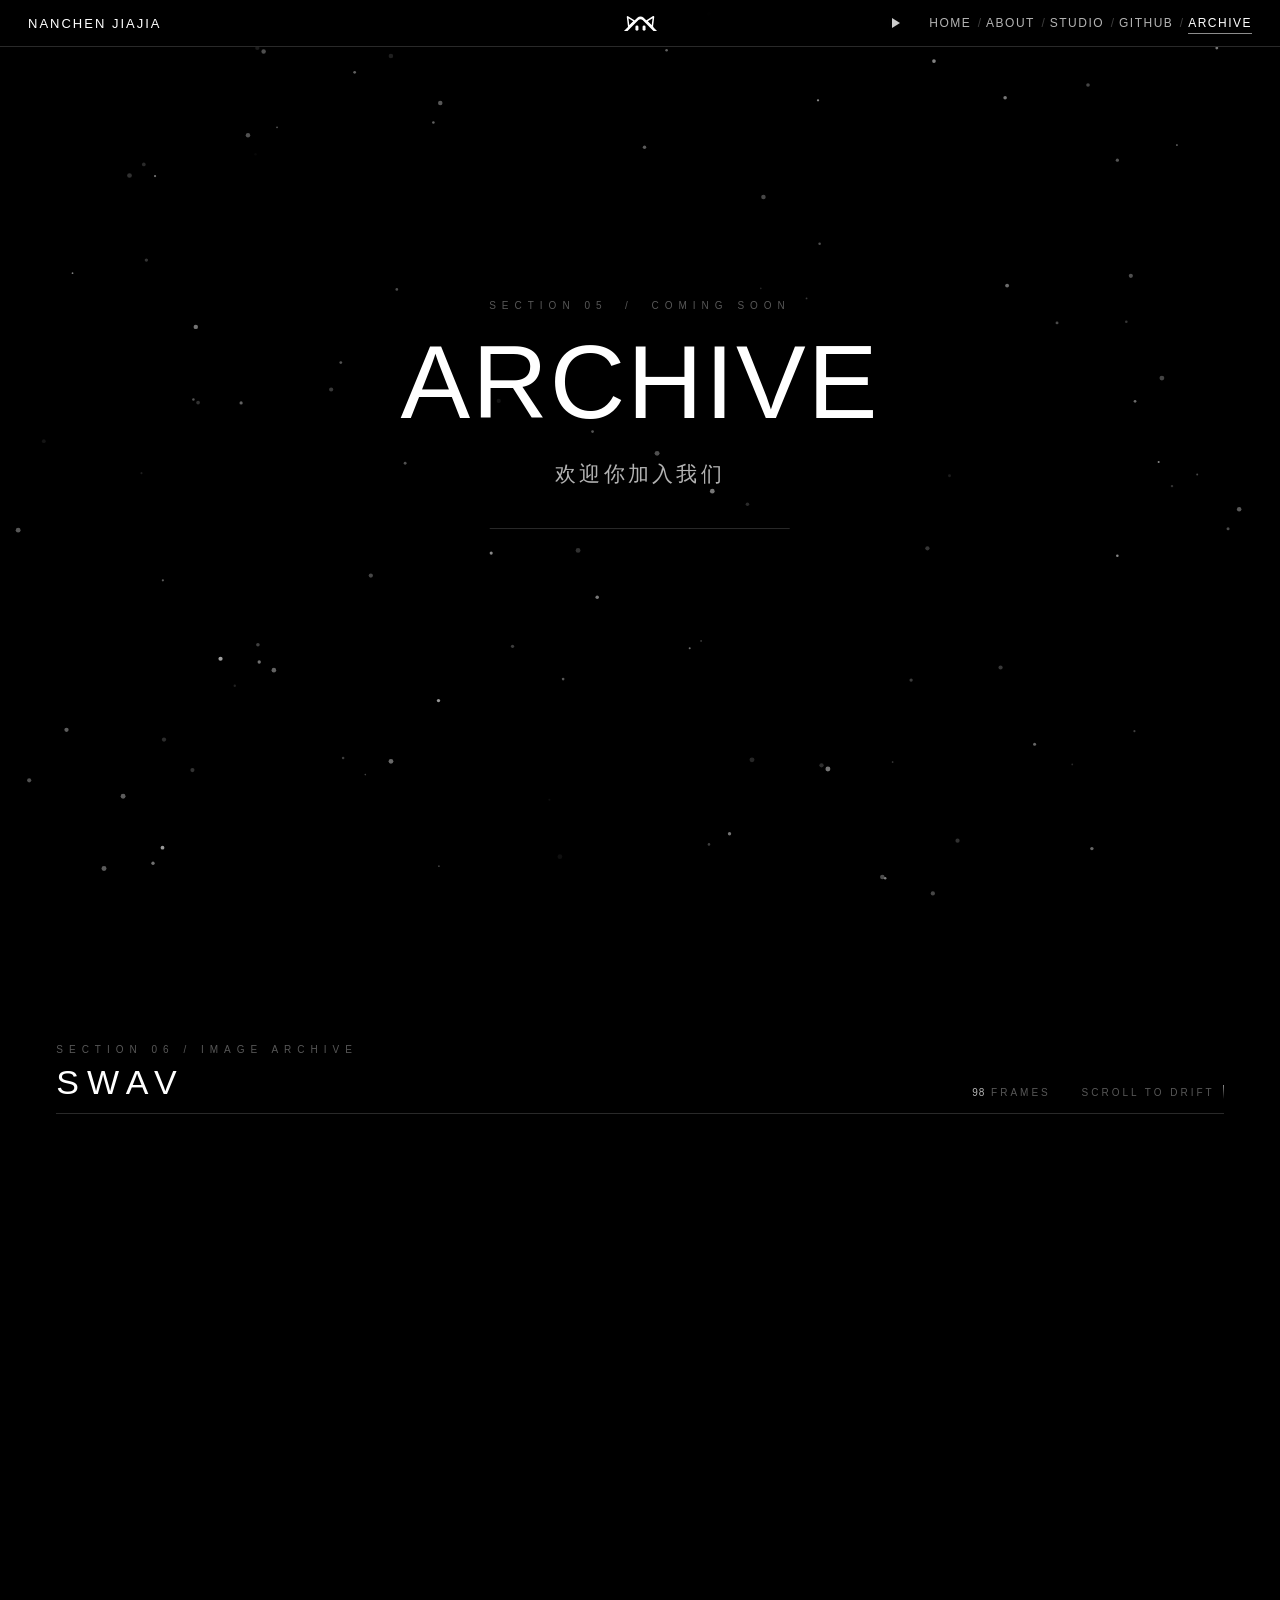
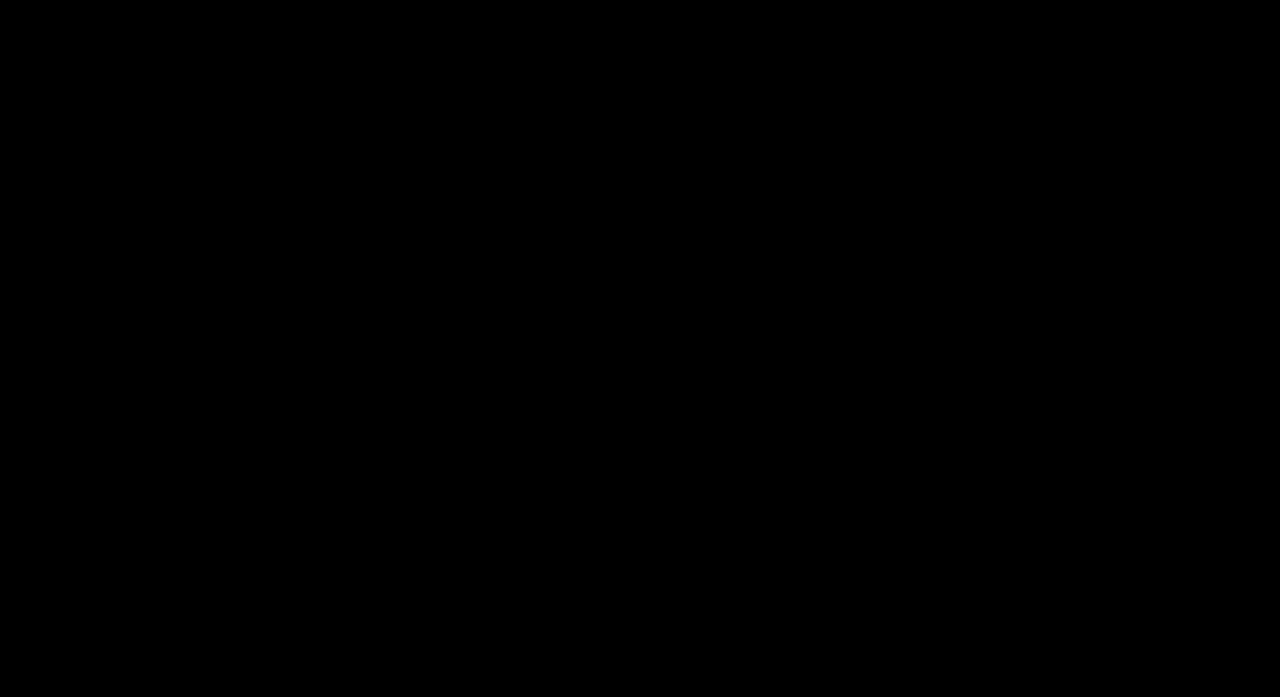
==== commit 2d7b3d8c: "加入网站自动播放音乐" ====
--- a/archive.html
+++ b/archive.html
@@ -167,7 +167,7 @@
   <script src="js/particles.js?v=1"></script>
   <script src="js/transition.js?v=2"></script>
   <script src="js/nav.js?v=1"></script>
-  <script src="js/bgm.js?v=5"></script>
+  <script src="js/bgm.js?v=6"></script>
   <script src="js/archive.js?v=46"></script>
   <script src="js/gallery-list.js?v=1"></script>
   <script src="js/gallery.js?v=7"></script>
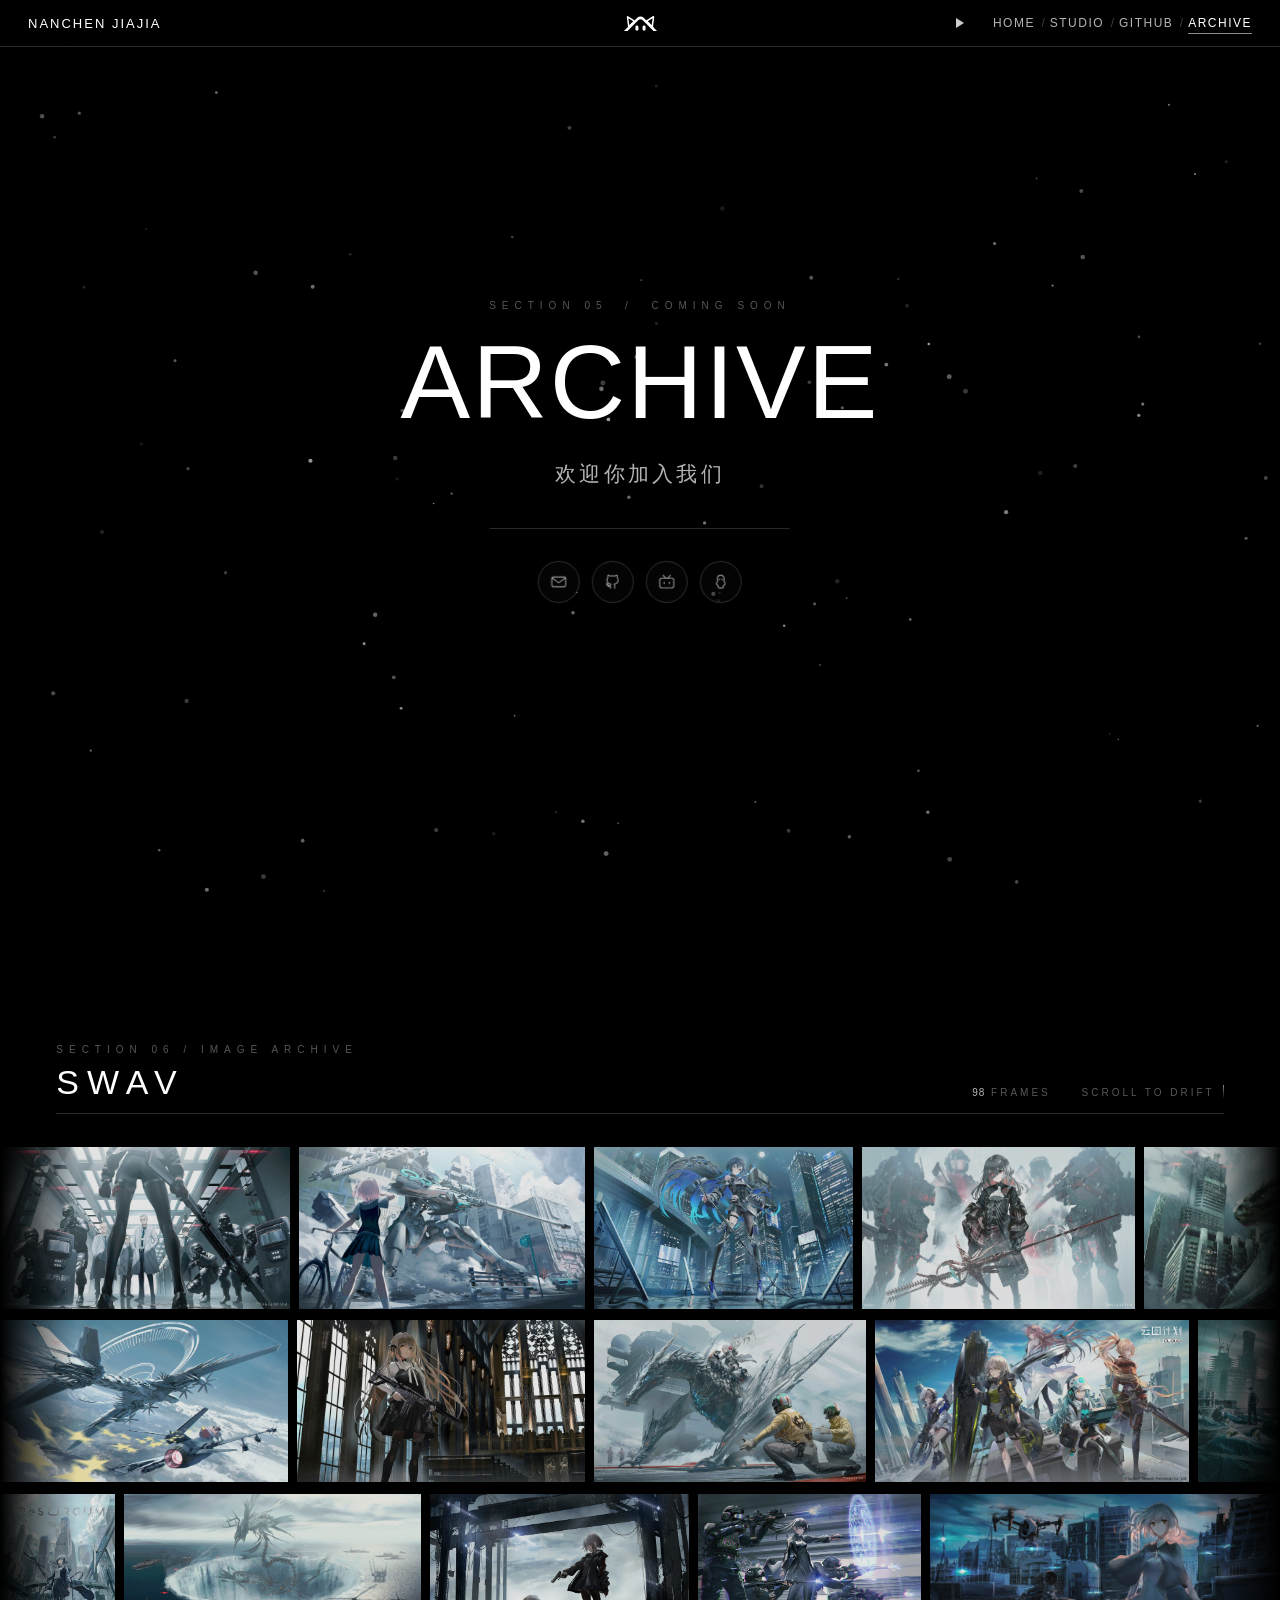
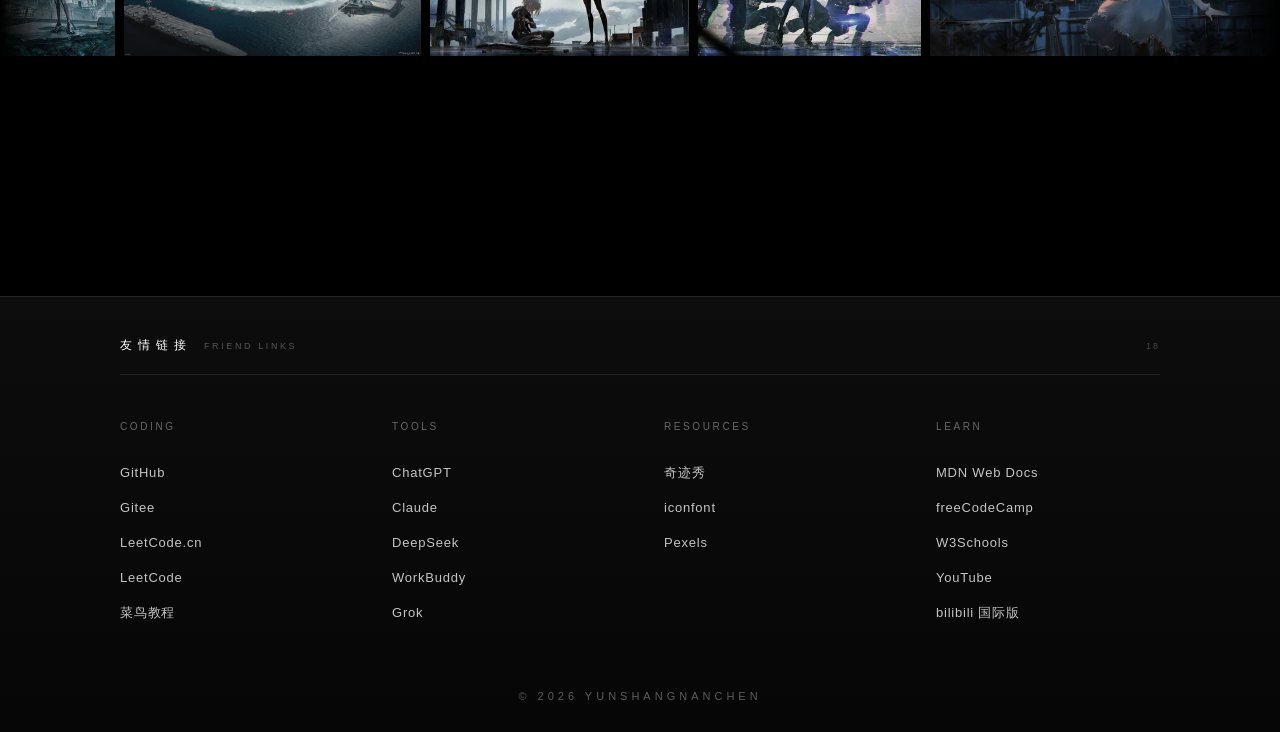
==== commit 7472fea7: "数据更新" ====
--- a/archive.html
+++ b/archive.html
@@ -3,10 +3,10 @@
 <head>
   <meta charset="UTF-8" />
   <meta name="viewport" content="width=device-width, initial-scale=1.0" />
-  <title>ARCHIVE — 南辰佳佳</title>
+  <title>ARCHIVE — YUNSHANGNANCHEN</title>
   <meta name="theme-color" content="#000000" />
   <link rel="icon" type="image/svg+xml" href="assets/logo.svg" />
-  <link rel="stylesheet" href="css/style.css?v=111" />
+  <link rel="stylesheet" href="css/style.css?v=117" />
   <!-- 同步执行：上一页点了站内链接时，新页面第一帧就用黑幕盖住，避免闪白 -->
   <script>
     try {
@@ -33,7 +33,6 @@
     </a>
     <nav class="menu" id="siteMenu">
       <a href="index.html"><span>HOME</span></a>
-      <a href="index.html#about"><span>ABOUT</span></a>
       <a href="studio.html"><span>STUDIO</span></a>
       <a href="github.html"><span>GITHUB</span></a>
       <a href="archive.html" class="active"><span>ARCHIVE</span></a>
@@ -65,14 +64,14 @@
 
         <!-- 联系方式圆形按钮：链接先占位，后续替换 href 即可 -->
         <div class="arc-social" aria-label="联系方式">
-          <a class="arc-soc" href="mailto:hello@example.com" aria-label="邮箱" title="邮箱">
+          <a class="arc-soc" href="mailto:DYBAGE@outlook.com" aria-label="邮箱" title="邮箱">
             <svg viewBox="0 0 24 24" fill="none" stroke="currentColor" stroke-width="1.5"
                  stroke-linecap="round" stroke-linejoin="round" aria-hidden="true">
               <rect x="2.75" y="5.5" width="18.5" height="13" rx="2.2" />
               <path d="m3.4 7.1 8.6 6.1 8.6-6.1" />
             </svg>
           </a>
-          <a class="arc-soc" href="https://github.com/" target="_blank" rel="noopener noreferrer"
+          <a class="arc-soc" href="https://github.com/canfengplaeir" target="_blank" rel="noopener noreferrer"
              aria-label="GitHub" title="GitHub">
             <svg viewBox="0 0 24 24" fill="none" stroke="currentColor" stroke-width="1.5"
                  stroke-linecap="round" stroke-linejoin="round" aria-hidden="true">
@@ -87,7 +86,7 @@
               <path d="m7.2 3.2 3.3 3.8M16.8 3.2l-3.3 3.8M8.5 12.3v2.1M15.5 12.3v2.1" />
             </svg>
           </a>
-          <a class="arc-soc" href="https://wpa.qq.com/msgrd?v=3&amp;uin=000000000&amp;site=qq&amp;menu=yes"
+          <a class="arc-soc" href="https://wpa.qq.com/msgrd?v=3&amp;uin=2147606879&amp;site=qq&amp;menu=yes"
              target="_blank" rel="noopener noreferrer" aria-label="QQ" title="QQ">
             <svg viewBox="0 0 24 24" fill="none" stroke="currentColor" stroke-width="1.5"
                  stroke-linecap="round" stroke-linejoin="round" aria-hidden="true">
@@ -134,29 +133,39 @@
       <div class="fl-head">
         <span class="fl-title">友情链接</span>
         <span class="fl-sub">FRIEND LINKS</span>
-        <span class="fl-count">20</span>
+        <span class="fl-count">18</span>
       </div>
       <nav class="fl-grid" aria-label="友情链接">
-        <a class="fl-link" href="https://www.bilibili.com/" target="_blank" rel="noopener noreferrer"><span class="fl-name">哔哩哔哩</span></a>
-        <a class="fl-link" href="https://www.bilibili.com/" target="_blank" rel="noopener noreferrer"><span class="fl-name">哔哩哔哩</span></a>
-        <a class="fl-link" href="https://www.bilibili.com/" target="_blank" rel="noopener noreferrer"><span class="fl-name">哔哩哔哩</span></a>
-        <a class="fl-link" href="https://www.bilibili.com/" target="_blank" rel="noopener noreferrer"><span class="fl-name">哔哩哔哩</span></a>
-        <a class="fl-link" href="https://www.bilibili.com/" target="_blank" rel="noopener noreferrer"><span class="fl-name">哔哩哔哩</span></a>
-        <a class="fl-link" href="https://www.bilibili.com/" target="_blank" rel="noopener noreferrer"><span class="fl-name">哔哩哔哩</span></a>
-        <a class="fl-link" href="https://www.bilibili.com/" target="_blank" rel="noopener noreferrer"><span class="fl-name">哔哩哔哩</span></a>
-        <a class="fl-link" href="https://www.bilibili.com/" target="_blank" rel="noopener noreferrer"><span class="fl-name">哔哩哔哩</span></a>
-        <a class="fl-link" href="https://www.bilibili.com/" target="_blank" rel="noopener noreferrer"><span class="fl-name">哔哩哔哩</span></a>
-        <a class="fl-link" href="https://www.bilibili.com/" target="_blank" rel="noopener noreferrer"><span class="fl-name">哔哩哔哩</span></a>
-        <a class="fl-link" href="https://www.bilibili.com/" target="_blank" rel="noopener noreferrer"><span class="fl-name">哔哩哔哩</span></a>
-        <a class="fl-link" href="https://www.bilibili.com/" target="_blank" rel="noopener noreferrer"><span class="fl-name">哔哩哔哩</span></a>
-        <a class="fl-link" href="https://www.bilibili.com/" target="_blank" rel="noopener noreferrer"><span class="fl-name">哔哩哔哩</span></a>
-        <a class="fl-link" href="https://www.bilibili.com/" target="_blank" rel="noopener noreferrer"><span class="fl-name">哔哩哔哩</span></a>
-        <a class="fl-link" href="https://www.bilibili.com/" target="_blank" rel="noopener noreferrer"><span class="fl-name">哔哩哔哩</span></a>
-        <a class="fl-link" href="https://www.bilibili.com/" target="_blank" rel="noopener noreferrer"><span class="fl-name">哔哩哔哩</span></a>
-        <a class="fl-link" href="https://www.bilibili.com/" target="_blank" rel="noopener noreferrer"><span class="fl-name">哔哩哔哩</span></a>
-        <a class="fl-link" href="https://www.bilibili.com/" target="_blank" rel="noopener noreferrer"><span class="fl-name">哔哩哔哩</span></a>
-        <a class="fl-link" href="https://www.bilibili.com/" target="_blank" rel="noopener noreferrer"><span class="fl-name">哔哩哔哩</span></a>
-        <a class="fl-link" href="https://www.bilibili.com/" target="_blank" rel="noopener noreferrer"><span class="fl-name">哔哩哔哩</span></a>
+        <div class="fl-col">
+          <span class="fl-col-title">Coding</span>
+          <a class="fl-link" href="https://github.com/" target="_blank" rel="noopener noreferrer"><span class="fl-name">GitHub</span></a>
+          <a class="fl-link" href="https://gitee.com/" target="_blank" rel="noopener noreferrer"><span class="fl-name">Gitee</span></a>
+          <a class="fl-link" href="https://leetcode.cn/" target="_blank" rel="noopener noreferrer"><span class="fl-name">LeetCode.cn</span></a>
+          <a class="fl-link" href="https://leetcode.com/" target="_blank" rel="noopener noreferrer"><span class="fl-name">LeetCode</span></a>
+          <a class="fl-link" href="https://www.runoob.com/" target="_blank" rel="noopener noreferrer"><span class="fl-name">菜鸟教程</span></a>
+        </div>
+        <div class="fl-col">
+          <span class="fl-col-title">Tools</span>
+          <a class="fl-link" href="https://chatgpt.com/" target="_blank" rel="noopener noreferrer"><span class="fl-name">ChatGPT</span></a>
+          <a class="fl-link" href="https://claude.ai/" target="_blank" rel="noopener noreferrer"><span class="fl-name">Claude</span></a>
+          <a class="fl-link" href="https://chat.deepseek.com/" target="_blank" rel="noopener noreferrer"><span class="fl-name">DeepSeek</span></a>
+          <a class="fl-link" href="https://www.workbuddy.cn/" target="_blank" rel="noopener noreferrer"><span class="fl-name">WorkBuddy</span></a>
+          <a class="fl-link" href="https://grok.com/" target="_blank" rel="noopener noreferrer"><span class="fl-name">Grok</span></a>
+        </div>
+        <div class="fl-col">
+          <span class="fl-col-title">Resources</span>
+          <a class="fl-link" href="https://www.qijishow.com/" target="_blank" rel="noopener noreferrer"><span class="fl-name">奇迹秀</span></a>
+          <a class="fl-link" href="https://www.iconfont.cn/" target="_blank" rel="noopener noreferrer"><span class="fl-name">iconfont</span></a>
+          <a class="fl-link" href="https://www.pexels.com/" target="_blank" rel="noopener noreferrer"><span class="fl-name">Pexels</span></a>
+        </div>
+        <div class="fl-col">
+          <span class="fl-col-title">Learn</span>
+          <a class="fl-link" href="https://developer.mozilla.org/" target="_blank" rel="noopener noreferrer"><span class="fl-name">MDN Web Docs</span></a>
+          <a class="fl-link" href="https://www.freecodecamp.org/" target="_blank" rel="noopener noreferrer"><span class="fl-name">freeCodeCamp</span></a>
+          <a class="fl-link" href="https://www.w3schools.com/" target="_blank" rel="noopener noreferrer"><span class="fl-name">W3Schools</span></a>
+          <a class="fl-link" href="https://www.youtube.com/" target="_blank" rel="noopener noreferrer"><span class="fl-name">YouTube</span></a>
+          <a class="fl-link" href="https://www.bilibili.tv/" target="_blank" rel="noopener noreferrer"><span class="fl-name">bilibili 国际版</span></a>
+        </div>
       </nav>
     </div>
     <div class="fl-copy">© 2026 YUNSHANGNANCHEN</div>
@@ -167,7 +176,7 @@
   <script src="js/particles.js?v=1"></script>
   <script src="js/transition.js?v=2"></script>
   <script src="js/nav.js?v=1"></script>
-  <script src="js/bgm.js?v=6"></script>
+  <script src="js/bgm.js?v=10"></script>
   <script src="js/archive.js?v=46"></script>
   <script src="js/gallery-list.js?v=1"></script>
   <script src="js/gallery.js?v=7"></script>
--- a/css/style.css
+++ b/css/style.css
@@ -1,2185 +1,2200 @@
-/* ============ 黑白极简漫画风 ============ */
-:root {
-  --black: #000000;          /* 纯黑底 */
-  --black-soft: #0b0b0b;     /* 内容区底 */
-  --white: #ffffff;          /* 主线稿白 */
-  --white-dim: #b3b3b3;      /* 次级灰白 */
-  --line: rgba(255, 255, 255, 0.16);
-}
-
-* { margin: 0; padding: 0; box-sizing: border-box; }
-
-html { scroll-behavior: smooth; }
-
-body {
-  background: var(--black);
-  color: var(--white);
-  font-family: "PingFang SC", "Hiragino Sans GB", "Microsoft YaHei", "Noto Sans SC", sans-serif;
-  -webkit-font-smoothing: antialiased;
-}
-
-/* ============ 页面转场遮罩 ============ */
-/* 站内跳转时盖一层黑幕：旧页面淡入黑幕 → 跳转 → 新页面黑幕淡出，避免闪白。
-   默认透明（JS 没跑也不会挡住页面），只有 JS 加 .is-on / html.veil-on 时才显形 */
-.page-veil {
-  position: fixed;
-  inset: 0;
-  z-index: 9998;              /* 在开场动画 (9999) 之下、其余内容之上 */
-  background: #000;
-  opacity: 0;
-  pointer-events: none;
-  transition: opacity 0.42s ease;
-}
-
-.page-veil.is-on { opacity: 1; }
-
-/* 新页面首帧就用黑幕盖住（在 <head> 里同步加的 class），此时不能有过渡 */
-html.veil-on .page-veil { opacity: 1; transition: none; }
-
-/* ============ 开场动画 ============ */
-/* 动画期间锁滚动 */
-html.is-intro, html.is-intro body { overflow: hidden; height: 100%; }
-
-.intro {
-  /* 竖屏 / 非宽屏时的兜底字号；宽屏由 JS 按“横向不超过约一半”自动测算 */
-  --name-size: min(9vw, 20vh);
-  --line1-size: min(5.6vw, 13vh);
-  position: fixed;
-  inset: 0;
-  z-index: 9999;
-  background: #000;
-  display: flex;
-  align-items: center;          /* 上下居中 */
-  justify-content: flex-start;  /* 靠左 */
-  overflow: hidden;
-}
-
-/* 全屏随机漂浮粒子 */
-.intro-particles {
-  position: absolute;
-  inset: 0;
-  width: 100%;
-  height: 100%;
-  z-index: 0;
-}
-
-/* 文字：左对齐、上下居中 */
-.intro-text {
-  position: relative;
-  z-index: 1;
-  padding-left: 6vw;
-  text-align: left;
-}
-
-/* 每行文字各自一个"口子"：遮罩高度 = 字号 × 0.82 → 下方约 1/6 永远压在黑色里。
-   具体高度由 JS 在测算字号后写入（宽屏精确适配） */
-.intro-mask {
-  position: relative;
-  width: 100%;
-  overflow: hidden;
-}
-
-.intro-mask-1 { height: calc(var(--line1-size) * 0.82); }
-.intro-mask-2 { height: calc(var(--name-size) * 0.82); margin-top: 2.8vh; }
-
-/* 初始状态：口子闭合、文字在口子下方（GSAP 接管动画） */
-.intro-mask { clip-path: inset(50% 0% 50% 0%); }
-
-.intro-line-1,
-.intro-line-2 {
-  margin: 0;
-  line-height: 1;
-  color: #fff;
-  white-space: nowrap;
-  transform: translateY(115%);
-}
-
-.intro-line-1 {
-  font-size: var(--line1-size);
-  letter-spacing: .03em;
-  text-transform: uppercase;
-}
-
-.intro-line-2 {
-  font-size: var(--name-size);
-  letter-spacing: 0;
-  font-weight: 400;
-}
-
-@media (max-width: 720px) {
-  .intro { --line1-size: 5.6vw; --name-size: 12vw; }
-}
-
-/* ============ 顶部菜单栏 ============ */
-.navbar {
-  position: fixed;
-  top: 0; left: 0; right: 0;
-  z-index: 100;
-  /* 三栏：左品牌 / 中 logo / 右导航，中间栏恒定居中 */
-  display: grid;
-  grid-template-columns: 1fr auto 1fr;
-  align-items: center;
-  padding: 13px 28px;
-  background: rgba(0, 0, 0, 0.82);
-  backdrop-filter: blur(6px);
-  border-bottom: 1px solid var(--line);
-}
-
-.brand {
-  justify-self: start;
-  color: var(--white);
-  font-size: 13px;
-  letter-spacing: 2px;
-  text-decoration: none;
-  text-transform: uppercase;
-  transition: opacity 0.2s ease;
-}
-.brand:hover { opacity: 0.72; }
-
-/* 顶部居中的 logo（高度与状态栏文字一致）
-   职责分离：父层 <a> 负责悬浮的位移/缩放（纯 CSS），
-   子层 <img> 负责柔光与呼吸；GSAP 入场动画只作用于 <img>，互不覆盖 */
-.logo {
-  justify-self: center;
-  display: block;
-  line-height: 0;
-  transform-origin: 50% 50%;
-  transition: transform 0.45s cubic-bezier(.2, .8, .3, 1);
-  will-change: transform;
-}
-
-.logo img {
-  height: 15px;
-  width: auto;
-  display: block;
-  filter: drop-shadow(0 0 0 rgba(255, 255, 255, 0));
-  transition: filter 0.45s ease;
-}
-
-/* 悬浮 / 键盘聚焦：整体上浮并放大 */
-.logo:hover,
-.logo:focus-visible {
-  transform: translateY(-3px) scale(1.10);
-}
-
-.logo:focus-visible { outline: none; }
-
-/* 悬浮 / 键盘聚焦：白色柔光 + 轻微呼吸 */
-.logo:hover img,
-.logo:focus-visible img {
-  filter: drop-shadow(0 0 7px rgba(255, 255, 255, 0.55))
-          drop-shadow(0 0 14px rgba(255, 255, 255, 0.22));
-  animation: logoBreathe 1.5s ease-in-out infinite;
-}
-
-@keyframes logoBreathe {
-  0%, 100% { transform: scale(1); }
-  50%      { transform: scale(1.05); }
-}
-
-.menu {
-  justify-self: end;
-  display: flex;
-  align-items: center;
-}
-
-/* 每个菜单项盒子高度固定 20px：选中态只加装饰，不改盒子尺寸，
-   否则 flex 居中会把文字顶上去 1.5px，五个选项就参差不齐 */
-.menu a {
-  display: flex;
-  align-items: center;
-  height: 20px;
-  color: var(--white-dim);
-  text-decoration: none;
-  font-size: 12px;
-  letter-spacing: 1.5px;
-  line-height: 1;
-  white-space: nowrap;
-  transition: color 0.25s ease;
-}
-.menu a > span { display: block; position: relative; }
-
-/* 宽屏：选项之间用「/」分隔。斜杠是 a 里的一个 flex 项，
-   由 align-items:center 统一垂直居中，不受各链接盒高影响 */
-.menu a:not(:last-child)::after {
-  content: '/';
-  display: block;
-  margin: 0 5px 0 6.5px;      /* 左边多 1.5px，补掉 letter-spacing 的行尾空隙 */
-  letter-spacing: 0;
-  line-height: 1;
-  color: rgba(255, 255, 255, 0.24);   /* 独立指定颜色，hover 不会跟着变白 */
-}
-
-.menu a:hover { color: var(--white); }
-
-/* 当前所在页面：下划线用绝对定位的伪元素画在文字下面，
-   完全不参与布局，所以不会把文字顶偏 */
-.menu a.active {
-  color: var(--white);
-}
-.menu a.active > span::after {
-  content: '';
-  position: absolute;
-  left: 0;
-  right: 0;
-  bottom: -5px;
-  height: 1px;
-  background: rgba(255, 255, 255, 0.55);
-}
-
-/* ============ 竖屏：三条横线菜单按钮（宽屏隐藏） ============ */
-.menu-toggle {
-  display: none;
-  position: relative;
-  width: 34px;
-  height: 26px;
-  padding: 0;
-  border: 0;
-  background: none;
-  cursor: pointer;
-  -webkit-tap-highlight-color: transparent;
-}
-.menu-toggle .bar {
-  position: absolute;
-  left: 6px; right: 6px;
-  height: 1.5px;
-  background: rgba(255, 255, 255, 0.85);
-  transition: transform .32s cubic-bezier(.2,.8,.3,1),
-              opacity .18s ease,
-              top .32s cubic-bezier(.2,.8,.3,1);
-}
-.menu-toggle .bar:nth-child(1) { top: 7px; }
-.menu-toggle .bar:nth-child(2) { top: 12.5px; }
-.menu-toggle .bar:nth-child(3) { top: 18px; }
-
-/* 展开时三条线收成一个叉 */
-.navbar.menu-open .menu-toggle .bar:nth-child(1) { top: 12.5px; transform: rotate(45deg); }
-.navbar.menu-open .menu-toggle .bar:nth-child(2) { opacity: 0; }
-.navbar.menu-open .menu-toggle .bar:nth-child(3) { top: 12.5px; transform: rotate(-45deg); }
-
-/* ============ 全站背景音乐：HOME 左侧小三角 / 迷你频谱 ============ */
-/* 三角与频谱条都绝对居中叠在按钮里，位置完全重合，
-   这样 GSAP 才能在两者之间做「缩放 + 旋转 + 淡入淡出」的形变过渡 */
-.bgm-toggle {
-  position: relative;
-  display: inline-flex;
-  align-items: center;
-  justify-content: center;
-  width: 26px;
-  height: 18px;
-  margin-left: 18px;
-  margin-right: 20px;          /* 与第一个菜单项 HOME 拉开距离，别贴着 */
-  padding: 0;
-  background: transparent;
-  border: 0;
-  color: var(--white);
-  cursor: pointer;
-  vertical-align: middle;
-  -webkit-tap-highlight-color: transparent;
-}
-
-.bgm-tri {
-  position: absolute;
-  left: 50%;
-  top: 50%;
-  width: 0; height: 0;
-  margin: -5px 0 0 -4px;            /* 8×10 的三角形居中 */
-  border-style: solid;
-  border-width: 5px 0 5px 8px;
-  border-color: transparent transparent transparent rgba(255, 255, 255, 0.8);
-  transform-origin: center center;
-  transition: border-left-color .2s ease;
-  will-change: transform, opacity;
-}
-.bgm-toggle:hover .bgm-tri { border-left-color: var(--white); }
-
-.bgm-bars {
-  position: absolute;
-  left: 50%;
-  top: 50%;
-  display: inline-flex;
-  align-items: flex-end;
-  gap: 2px;
-  height: 14px;
-  margin: -7px 0 0 -9px;            /* 18×14 居中（5 条 2px + 4 间隙 2px） */
-  opacity: 0;
-  visibility: hidden;
-  transform-origin: center center;
-  will-change: transform, opacity;
-}
-.bgm-bars i {
-  display: block;
-  width: 2px;
-  height: 100%;
-  background: var(--white);
-  border-radius: 1px;
-  transform-origin: bottom center;
-  will-change: transform;
-}
-.bgm-bars i:nth-child(2) { animation-duration: .7s;  animation-delay: -.20s; }
-.bgm-bars i:nth-child(3) { animation-duration: 1.1s; animation-delay: -.50s; }
-.bgm-bars i:nth-child(4) { animation-duration: .8s;  animation-delay: -.10s; }
-.bgm-bars i:nth-child(5) { animation-duration: 1s;   animation-delay: -.35s; }
-
-/* 有 GSAP 时：完全由 JS 补间驱动，关掉 CSS 过渡/关键帧避免互相打架 */
-.bgm-toggle.is-gsap .bgm-tri,
-.bgm-toggle.is-gsap .bgm-bars,
-.bgm-toggle.is-gsap .bgm-bars i { transition: none; }
-
-/* 无 GSAP 时的降级：纯 CSS 淡入淡出 + 关键帧跳动 */
-.bgm-toggle:not(.is-gsap) .bgm-bars { transition: opacity .2s ease; }
-.bgm-toggle:not(.is-gsap).is-playing .bgm-tri { opacity: 0; visibility: hidden; }
-.bgm-toggle:not(.is-gsap).is-playing .bgm-bars { opacity: 1; visibility: visible; }
-.bgm-toggle:not(.is-gsap).is-playing .bgm-bars i { animation: bgmBar .9s ease-in-out infinite alternate; }
-
-@keyframes bgmBar {
-  from { transform: scaleY(.22); }
-  to   { transform: scaleY(1); }
-}
-
-/* ============ 全站漂浮粒子 ============ */
-/* 固定在窗口上：位于内容之上（黑底处清晰可见）、状态栏之下，不拦截任何点击 */
-.bg-particles {
-  position: fixed;
-  inset: 0;
-  width: 100%;
-  height: 100%;
-  z-index: 3;
-  pointer-events: none;
-}
-
-/* ============ 首屏图片 ============ */
-/* hero 区域总高 200vh：前 100vh 是整屏图，之后随滚动上下裁切 */
-.hero {
-  height: 200vh;
-  position: relative;
-}
-
-.hero-sticky {
-  position: sticky;
-  top: 0;
-  height: 100vh;
-  display: flex;
-  align-items: center;
-  justify-content: center;
-  overflow: hidden;
-}
-
-/* 可视区（裁切窗口）：宽度恒 100%，高度由 JS 从 100vh 收窄到 KEEP vh，
-   本身在视口里垂直居中 → 上下等量裁切 */
-.hero-frame {
-  position: relative;
-  width: 100%;
-  height: 100vh;
-  overflow: hidden;
-  will-change: height;
-}
-
-/* 图片：铺满可视区并居中裁切，
-   可视区上下收窄时，图片中间那一条始终留在可视区中央 */
-.hero-img {
-  position: absolute;
-  inset: 0;
-  width: 100%;
-  height: 100%;
-  object-fit: cover;
-  object-position: center;
-  display: block;
-  filter: grayscale(100%) contrast(1.08);   /* 黑白漫画感 */
-}
-
-/* 裁切窗口的上下边线（极简细线，强调"画面被裁切"） */
-.crop-edge {
-  position: absolute;
-  inset: 0;
-  border-top: 1px solid rgba(255, 255, 255, 0.38);
-  border-bottom: 1px solid rgba(255, 255, 255, 0.38);
-  pointer-events: none;
-  opacity: 0;
-  transition: opacity 0.3s ease;
-}
-
-.hero-caption {
-  position: absolute;
-  left: 0;
-  right: 0;
-  bottom: 15%;
-  text-align: center;
-  white-space: nowrap;
-  font-size: 14px;
-  letter-spacing: 6px;
-  color: var(--white-dim);
-  text-shadow: 0 0 10px rgba(0, 0, 0, 0.9);
-  transition: opacity 0.3s ease;
-}
-
-.scroll-hint {
-  position: absolute;
-  left: 0;
-  right: 0;
-  bottom: 26px;
-  display: flex;
-  align-items: center;
-  justify-content: center;
-  gap: 8px;
-  font-size: 12px;
-  letter-spacing: 4px;
-  color: var(--white-dim);
-  animation: bob 2.2s ease-in-out infinite;
-  transition: opacity 0.4s ease;
-}
-
-.scroll-hint .arrow { font-size: 15px; }
-
-@keyframes bob {
-  0%, 100% { transform: translateY(0); }
-  50%      { transform: translateY(6px); }
-}
-
-/* ============ 下方内容 ============ */
-.content {
-  position: relative;
-  z-index: 2;
-  background: var(--black);
-  padding: 120px 20px 0;
-  /* 至少一屏高：保证滑到底时上面的首屏图片已经完全离开视口（不再有残留） */
-  min-height: 100vh;
-  display: flex;
-  flex-direction: column;
-}
-
-/* 方框去掉：不要边框、不要底色 */
-.panel {
-  width: 100%;              /* 在 flex 列父容器里明确撑满，再靠 max-width 收口 */
-  max-width: 1040px;
-  margin: 0 auto;
-  padding: 84px 64px;
-  background: none;
-  border: 0;
-}
-
-/* ---- 关于我：左方框头像 / 右代码编辑器，垂直居中对齐；切换器在整块正下方居中 ---- */
-.about {
-  flex: 1 1 auto;          /* 撑满下方内容区，让页脚落到最底部 */
-  display: flex;
-  flex-direction: column;   /* 纵向：上方是头像+文字的组合行，下方是切换器 */
-  align-items: center;
-  justify-content: center;
-  gap: 26px;
-  --av-size: 300px;         /* 头像尺寸总控：文字块高度跟着它走 */
-}
-
-/* 头像 + 文字的组合行：横向居中，作为一整块对齐页面中心 */
-.about-row {
-  align-self: stretch;      /* 撑满 .about 的内容宽度，内部再居中头像+文字 */
-  width: 100%;
-  display: flex;
-  align-items: center;
-  justify-content: center;
-  gap: 46px;
-  max-width: 100%;
-}
-
-.about-avatar {
-  position: relative;
-  flex: 0 0 auto;
-  width: var(--av-size);
-  height: var(--av-size);
-  border: 1px solid var(--line);   /* 方框 */
-  background: #111;
-  overflow: hidden;
-}
-
-.about-avatar-img {
-  width: 100%;
-  height: 100%;
-  display: block;
-  object-fit: cover;
-  /* 头像保持彩色（与全站黑白风区分，突出个人标识） */
-}
-
-/* 头像加载失败（比如没联网）时退化成首字母方块 */
-/* 头像「像素化 + 打印」入场：两层像素画布（黑白在下、彩色在上）叠加，
-   JS 用 clip-path 自上而下逐行揭开，彩色比黑白晚一点跟上 */
-.av-print {
-  position: absolute;
-  inset: 0;
-  opacity: 0;
-  visibility: hidden;
-  pointer-events: none;
-}
-.about-avatar.is-printing .av-print { opacity: 1; visibility: visible; }
-.av-px {
-  position: absolute;
-  inset: 0;
-  width: 100%;
-  height: 100%;
-  display: block;
-  image-rendering: pixelated;          /* 画布只有 56×56，放大靠最近邻，才有方块感 */
-  -webkit-image-rendering: pixelated;
-}
-.av-px--mono { filter: grayscale(1) contrast(1.28) brightness(1.06); }
-.av-scan {
-  position: absolute;
-  left: 0; right: 0;
-  top: 0;
-  height: 1px;
-  background: rgba(255, 255, 255, 0.9);
-  box-shadow: 0 0 10px 2px rgba(255, 255, 255, 0.35);
-  opacity: 0;
-}
-/* 进入像素模式后，原始平滑头像让位给像素版 */
-.about-avatar.is-pixel .about-avatar-img { opacity: 0; }
-
-.about-avatar.is-fallback {
-  display: flex;
-  align-items: center;
-  justify-content: center;
-  font-size: 92px;
-  letter-spacing: 0;
-  color: var(--white-dim);
-}
-
-.about-text {
-  min-width: 0;
-  flex: 0 1 560px;          /* 不参与 flex 拉伸 → 头像 + 文字作为一整个组合居中，不被顶到两侧贴边 */
-  max-width: 560px;
-  height: var(--av-size);   /* 文字块高度精确等于头像：首行贴顶、末行贴底 */
-  display: flex;
-  flex-direction: column;
-}
-
-/* ---- 代码风格的「关于我」：行号 | 内容，无外框窗口 ---- */
-.code-block {
-  font-family: 'SF Mono', 'Menlo', 'Consolas', 'Courier New', monospace;
-  font-size: 16px;
-  line-height: 1.55;
-  flex: 1 1 auto;          /* 撑满 .about-text 的整高 */
-  min-height: 0;
-  display: flex;
-  flex-direction: column;
-}
-
-/* ---- 两位成员切换器：两个横杠，居中排布在头像+介绍的正下方 ---- */
-.people-switch {
-  flex: 0 0 auto;
-  display: flex;
-  align-items: center;
-  justify-content: center;
-  gap: 12px;
-  user-select: none;
-}
-.people-switch .ps-bar {
-  position: relative;
-  width: 34px;
-  height: 22px;             /* 扩大点击命中区，视觉横杠只有 2px */
-  padding: 0;
-  border: 0;
-  background: none;
-  cursor: pointer;
-  -webkit-tap-highlight-color: transparent;
-}
-.people-switch .ps-bar::before {
-  content: '';
-  position: absolute;
-  left: 0; right: 0;
-  top: 50%;
-  height: 2px;
-  margin-top: -1px;
-  background: rgba(255, 255, 255, 0.24);
-  transition: background-color .28s ease, box-shadow .28s ease;
-}
-.people-switch .ps-bar:hover::before { background: rgba(255, 255, 255, 0.5); }
-.people-switch .ps-bar:focus-visible { outline: none; }
-.people-switch .ps-bar:focus-visible::before {
-  background: rgba(255, 255, 255, 0.55);
-  box-shadow: 0 0 0 2px rgba(255, 255, 255, 0.18);
-}
-/* 当前激活的横杠：变白 + 微微发光 */
-.people-switch .ps-bar.is-on::before {
-  background: var(--white);
-  box-shadow: 0 0 8px rgba(255, 255, 255, 0.45);
-}
-
-.code-body {
-  padding: 0;
-  flex: 1 1 auto;          /* 撑满整个代码块高度 */
-  display: flex;
-  flex-direction: column;
-  justify-content: space-between;   /* 第一行贴顶、末行贴底，中间均匀分布 */
-}
-
-.code-line {
-  display: flex;
-  align-items: baseline;
-  flex: 0 0 auto;          /* 纵向不拉伸：每行按内容高度 */
-  min-width: 0;            /* 允许窄屏收缩，长注释能换行 */
-}
-.code-line .ln {
-  flex: 0 0 2.2em;
-  text-align: right;
-  color: rgba(179, 179, 179, 0.4);
-  user-select: none;
-}
-.code-line .sep {
-  flex: 0 0 1.5em;
-  text-align: center;
-  color: rgba(179, 179, 179, 0.28);
-  user-select: none;
-}
-.code-line .lc {
-  flex: 1 1 auto;
-  min-width: 0;
-  color: #e8e8e8;            /* 普通文字（含 // 注释行）颜色不变 */
-  white-space: pre-wrap;
-  word-break: break-word;
-}
-
-/* 语法着色：C 与 Python 两套共用的 token 色 */
-.tk-pre { color: #c586c0; }   /* 预处理 #include / Python 的 import 等 */
-.tk-kw  { color: #569cd6; }   /* 关键字 int / return / def / if / raise 等 */
-.tk-fn  { color: #dcdcaa; }   /* 函数名 main / printf / SystemExit */
-.tk-str { color: #ce9178; }   /* 字符串 */
-.tk-cmt { color: #6a9955; }   /* 注释 // 与 #（VSCode 绿） */
-.tk-num { color: #b5cea8; }   /* 数字 */
-.tk-cls { color: #4ec9b0; }   /* 类名 / 异常名 */
-.tk-op  { color: #d4d4d4; }   /* 运算符 */
-
-/* 首行名字的可点击 GitHub 链接：保持注释绿，加下划线暗示可点 */
-.name-link {
-  color: #8fc07a;
-  text-decoration: none;
-  border-bottom: 1px solid rgba(143, 192, 122, 0.45);
-  transition: color .25s ease, border-color .25s ease;
-}
-.name-link:hover {
-  color: #ffffff;
-  border-color: rgba(255, 255, 255, 0.7);
-}
-
-/* 打字机光标（逐字出现时显示在行尾，闪烁） */
-.tk-caret {
-  display: inline-block;
-  width: 0.5em;
-  height: 1.05em;
-  margin: 0 0 -0.16em 2px;
-  background: #e8e8e8;
-  box-shadow: 0 0 6px rgba(232, 232, 232, 0.6);
-  vertical-align: baseline;
-  animation: caretBlink 1.05s steps(1, end) infinite;
-}
-@keyframes caretBlink {
-  0%, 50%  { opacity: 1; }
-  50.01%, 100% { opacity: 0; }
-}
-
-/* 页脚 */
-.footer {
-  text-align: center;
-  padding: 48px 0 40px;
-  font-size: 12px;
-  letter-spacing: 4px;
-  color: rgba(179, 179, 179, 0.6);
-}
-
-.footer span { display: inline-block; }
-
-/* ============ 内页独立页脚区：友情链接（GitHub / STUDIO） ============ */
-/* 与站体同为黑底，仅 95% 不透明 + 极淡提亮，形成一个「比黑稍亮一点」的空间；
-   顶部一条细线划分，与上方内容之间留出很大的呼吸距离。 */
-.footer--links {
-  position: relative;
-  z-index: 2;
-  width: 100%;
-  /* ---- 尺寸总控：只改这几个变量就能调整整块大小 ---- */
-  --fl-scale: 1;                              /* ① 整体缩放：0.8 = 整块矮 20%，1.2 = 高 20% */
-  --fl-top: 500px;                            /* ② 与正文之间的距离（只挪位置，不影响块高） */
-  --fl-pad-top: calc(40px * var(--fl-scale));    /* 块顶 → 表头 */
-  --fl-head-gap: calc(46px * var(--fl-scale));   /* 表头 → 链接列表 */
-  --fl-row: calc(9px * var(--fl-scale));         /* 每行链接的上下留白 */
-  --fl-copy-gap: calc(60px * var(--fl-scale));  /* 列表 → 版权行 */
-  --fl-pad-bottom: calc(30px * var(--fl-scale)); /* 版权行 → 块底 */
-
-  margin: 0;
-  margin-top: var(--fl-top);
-  padding-top: var(--fl-pad-top);
-  text-align: left;
-  font-size: 12px;
-  letter-spacing: 0;
-  color: var(--white-dim);
-  background:
-    linear-gradient(180deg, rgba(255, 255, 255, 0.052) 0%, rgba(255, 255, 255, 0.022) 100%),
-    rgba(0, 0, 0, 0.95);
-  -webkit-backdrop-filter: blur(14px);
-  backdrop-filter: blur(14px);
-  border-top: 1px solid rgba(255, 255, 255, 0.12);
-}
-
-.fl-band {
-  width: 100%;
-  max-width: 1120px;          /* 与内页内容区同宽，左右对齐 */
-  margin: 0 auto;
-  padding: 0 40px;
-}
-
-/* 表头：左标题 + 右数量，下方一条细分隔线（沿用站内小标签语气） */
-.fl-head {
-  display: flex;
-  align-items: baseline;
-  gap: 12px;
-  padding-bottom: 20px;
-  margin-bottom: var(--fl-head-gap);
-  border-bottom: 1px solid rgba(255, 255, 255, 0.10);
-}
-.fl-title {
-  font-size: 12px;
-  letter-spacing: 6px;
-  color: var(--white);
-}
-.fl-sub {
-  font-size: 9px;
-  letter-spacing: 2.6px;
-  text-transform: uppercase;
-  color: rgba(255, 255, 255, 0.30);
-}
-.fl-count {
-  margin-left: auto;
-  font-size: 9px;
-  letter-spacing: 2px;
-  color: rgba(255, 255, 255, 0.24);
-  font-variant-numeric: tabular-nums;
-}
-
-/* 4 列 × 5 行，按列向下排；每列内部左对齐 */
-.fl-grid {
-  display: grid;
-  grid-template-columns: repeat(4, minmax(0, 1fr));
-  grid-template-rows: repeat(5, auto);
-  grid-auto-flow: column;
-  column-gap: 48px;
-  row-gap: 0;
-}
-
-/* 纯文字链接：无边框、无底色 */
-.fl-link {
-  display: flex;
-  align-items: baseline;
-  justify-self: start;
-  max-width: 100%;
-  padding: var(--fl-row) 0;
-  line-height: 1.3;
-  text-decoration: none;
-  color: #c4c4c4;
-  transition: color .28s ease, transform .28s cubic-bezier(.22, .61, .36, 1);
-}
-.fl-name {
-  position: relative;
-  font-size: 13px;
-  letter-spacing: .06em;
-  white-space: nowrap;
-  overflow: hidden;
-  text-overflow: ellipsis;
-}
-/* hover：文字转白，编号提亮，整行右移一点点 */
-.fl-link:hover {
-  color: var(--white);
-  transform: translateX(3px);
-}
-.fl-link:focus-visible {
-  outline: 1px solid rgba(255, 255, 255, 0.5);
-  outline-offset: 4px;
-}
-
-/* 版权行：这块空间的收尾，和首页页脚同一语气 */
-.fl-copy {
-  margin-top: var(--fl-copy-gap);
-  padding: 0 40px var(--fl-pad-bottom);
-  text-align: center;
-  font-size: 11px;
-  letter-spacing: 4px;
-  color: rgba(255, 255, 255, 0.34);
-}
-
-@media (max-width: 980px) {
-  .fl-band { padding: 0 28px; }
-  .fl-grid {
-    grid-template-columns: repeat(2, minmax(0, 1fr));
-    grid-template-rows: repeat(10, auto);
-    column-gap: 40px;
-  }
-  .footer--links { --fl-top: 230px; --fl-pad-top: calc(38px * var(--fl-scale)); }
-  .fl-copy { padding: 0 28px calc(36px * var(--fl-scale)); }
-}
-
-@media (max-width: 560px) {
-  .fl-band { padding: 0 20px; }
-  .fl-grid { column-gap: 24px; }
-  .fl-head { margin-bottom: calc(24px * var(--fl-scale)); }
-  .fl-sub { display: none; }
-  .footer--links { --fl-top: 170px; --fl-pad-top: calc(32px * var(--fl-scale)); }
-  .fl-name { font-size: 12px; letter-spacing: .02em; }
-  .fl-copy { padding: 0 20px calc(34px * var(--fl-scale)); letter-spacing: 3px; }
-}
-
-/* ============ STUDIO 页面（专辑） ============ */
-.music-page {
-  position: relative;
-  z-index: 2;
-  min-height: 100vh;
-  display: flex;
-  flex-direction: column;
-  align-items: center;          /* 水平居中 */
-  justify-content: center;      /* 内容整体垂直居中（内容高时自动撑开，不裁切） */
-  padding: 120px 40px 80px;
-}
-/* 封面规格文字下方的直线音频条（点一下播放 / 暂停 Mirror） */
-.soundbar {
-  width: 100%;
-  margin-top: 26px;
-  cursor: pointer;
-  outline: none;
-  -webkit-tap-highlight-color: transparent;
-}
-.sb-line {
-  position: relative;
-  display: block;
-  height: 1px;
-  background: rgba(255, 255, 255, 0.3);
-  transition: background-color .25s ease;
-}
-/* 进度条视觉只有 1px，但扩大可拖拽的命中区域（上下各约 9px） */
-.sb-line::before {
-  content: '';
-  position: absolute;
-  left: 0; right: 0;
-  top: -9px;
-  height: 19px;
-  cursor: pointer;
-}
-.soundbar:hover .sb-line,
-.soundbar:focus-visible .sb-line { background: rgba(255, 255, 255, 0.45); }
-.sb-fill {
-  position: absolute;
-  left: 0; top: 0;
-  width: 0;
-  height: 1px;
-  background: var(--white);
-}
-.sb-knob {
-  position: absolute;
-  left: 0; top: 50%;
-  width: 7px; height: 7px;
-  margin: -3.5px 0 0 -3.5px;
-  border-radius: 50%;
-  background: var(--white);
-  box-shadow: 0 0 8px rgba(255, 255, 255, 0.5);
-  opacity: 0.55;
-  transition: opacity .25s ease, left .2s linear;
-}
-.soundbar[data-state="idle"] .sb-knob { opacity: 0; }
-.soundbar:hover .sb-knob,
-.soundbar[data-state="playing"] .sb-knob,
-.soundbar[data-state="paused"] .sb-knob { opacity: 1; }
-.sb-info {
-  display: flex;
-  align-items: center;
-  justify-content: space-between;
-  gap: 12px;
-  margin-top: 11px;
-  font-size: 10px;
-  letter-spacing: 2px;
-  line-height: 1.4;
-  color: var(--white-dim);
-  text-transform: uppercase;
-}
-.sb-title {
-  min-width: 0;
-  overflow: hidden;
-  text-overflow: ellipsis;
-  white-space: nowrap;
-  transition: color .25s ease;
-}
-.soundbar[data-state="playing"] .sb-title { color: var(--white); }
-.sb-right {
-  flex: 0 0 auto;
-  display: flex;
-  align-items: center;
-  gap: 9px;
-}
-.sb-icon {
-  width: 12px;
-  text-align: center;
-  color: var(--white);
-  font-size: 9px;
-  letter-spacing: 0;
-  display: inline-block;
-  transform-origin: center;
-  transition: opacity .22s ease;
-}
-/* 播放/暂停切换时：图标放大回弹一下（脉冲），让切换有过渡而不是硬切 */
-.sb-icon.is-pulse {
-  animation: sbIconPulse .38s cubic-bezier(.34, 1.56, .64, 1);
-}
-@keyframes sbIconPulse {
-  0%   { transform: scale(1);   opacity: 0.25; }
-  45%  { transform: scale(1.65); opacity: 1; }
-  100% { transform: scale(1);   opacity: 1; }
-}
-.sb-time {
-  letter-spacing: 1px;
-  font-variant-numeric: tabular-nums;
-}
-/* 播放时间轴上方的实时频谱条 */
-.sb-spectrum {
-  display: block;
-  width: 100%;
-  height: 30px;
-  margin-bottom: 12px;
-}
-/* 起播被拦截 / 播放器没加载：文案略提亮，提示去点上面的 Spotify */
-.soundbar[data-state="blocked"] .sb-title,
-.soundbar[data-state="unavailable"] .sb-title { color: var(--white); }
-.album {
-  width: 100%;
-  max-width: 980px;
-  display: flex;
-  align-items: stretch;           /* 两列等高：右侧列表底部才能落到左侧播放条底边 */
-  gap: 56px;
-}
-.album-left {
-  flex: 0 0 auto;
-  width: 320px;
-  max-width: 100%;
-}
-.album-cover {
-  width: 320px;
-  aspect-ratio: 1 / 1;
-  border: 1px solid var(--line);
-  overflow: hidden;
-  background: #111;
-}
-.album-cover img {
-  width: 100%;
-  height: 100%;
-  object-fit: cover;
-  display: block;
-}
-.album-meta {
-  margin-top: 22px;
-  width: 320px;
-  max-width: 100%;
-}
-.meta-head {
-  display: flex;
-  justify-content: space-between;
-  align-items: baseline;
-  font-size: 12px;
-  letter-spacing: 1px;
-  color: var(--white);
-  text-transform: uppercase;
-}
-.meta-head span {
-  padding-bottom: 6px;
-  border-bottom: 1px solid rgba(255, 255, 255, 0.5);  /* 两段细分割线 */
-  white-space: nowrap;
-}
-.meta-list { margin: 14px 0 0; }
-.meta-row {
-  display: grid;
-  grid-template-columns: 130px 1fr;   /* 固定标签列宽 → 各行值对齐成列 */
-  gap: 10px;
-  padding: 3px 0;
-  font-size: 12px;
-  letter-spacing: 1px;
-  line-height: 1.5;
-}
-.meta-row dt {
-  white-space: nowrap;
-  color: var(--white-dim);
-  text-transform: uppercase;
-}
-.meta-row dt::after { content: ':'; }
-.meta-row dd { margin: 0; color: var(--white); text-align: right; }
-.meta-sub { display: block; color: var(--white-dim); text-align: right; }
-.album-info {
-  flex: 1 1 auto;
-  min-width: 0;
-  display: flex;
-  flex-direction: column;         /* 让列表纵向撑满，底部与左列对齐 */
-}
-.album-title {
-  /* 行盒顶到大写字母顶还有约 0.275em 空白，上移这一截，封面顶边才与
-     Everything 的字形顶边真正齐平；等量 margin-bottom 把后续内容顶回原位 */
-  margin: -0.275em 0 0.275em;
-  font-size: 40px;
-  font-weight: 400;
-  letter-spacing: 6px;
-  color: var(--white);
-  text-transform: uppercase;
-}
-.album-sub {
-  margin: 10px 0 0;
-  font-size: 13px;
-  letter-spacing: 5px;
-  color: var(--white-dim);
-  text-transform: uppercase;
-}
-.disc-label {
-  margin: 34px 0 14px;
-  padding-top: 22px;
-  border-top: 1px solid var(--line);
-  font-size: 12px;
-  font-weight: 400;
-  letter-spacing: 6px;
-  color: var(--white);
-  text-transform: uppercase;
-}
-.tracks {
-  list-style: none;
-  margin: 0;
-  padding: 0;
-  display: flex;
-  flex-direction: column;
-  justify-content: space-between;  /* 行距均分剩余高度 → 第 12 行底边正好贴齐左列底部 */
-  flex: 1 1 auto;
-}
-.track {
-  display: grid;
-  grid-template-columns: 34px 1fr auto;
-  align-items: baseline;
-  gap: 18px;
-  padding: 14px 0;               /* 行距略收，好让 12 行正好填满左列高度 */
-  flex: 0 0 auto;
-  border-bottom: 1px solid var(--line);
-  cursor: pointer;
-  transition: background-color .2s ease;
-}
-.track:last-child { border-bottom: none; }
-.track:hover { background: rgba(255, 255, 255, 0.05); }
-.track:active { background: rgba(255, 255, 255, 0.08); }
-/* 没有音频连接的曲目（02–08）：不显示可点击光标、不响应悬停高亮 */
-.track:not([data-play]):not([data-song]) { cursor: default; }
-.track:not([data-play]):not([data-song]):hover,
-.track:not([data-play]):not([data-song]):active { background: none; }
-.track.active .t-title { color: #fff; }
-.t-no {
-  font-family: 'SF Mono', 'Menlo', 'Consolas', 'Courier New', monospace;
-  font-size: 13px;
-  letter-spacing: 1px;
-  color: var(--white-dim);
-}
-.t-title {
-  font-size: 12px;               /* 曲名字号与 Tsukishiro Hikari 一致 */
-  letter-spacing: 1px;
-  color: var(--white);
-}
-.t-artist {
-  font-size: 12px;
-  letter-spacing: 2px;
-  color: var(--white-dim);
-  text-transform: uppercase;
-  text-align: right;
-  white-space: nowrap;
-}
-
-/* 窄屏 / 竖屏：封面在上、曲目在下
-   封面放大到内容宽度（超宽屏封顶 440px 并居中），
-   规格表则铺满整行，标签贴页面左边、数值贴页面右边 */
-@media (max-width: 720px) {
-  .album {
-    flex-direction: column;
-    gap: 30px;
-  }
-  .album-left { width: 100%; }
-  .album-cover {
-    width: 100%;
-    max-width: 440px;              /* 平板上别让封面大到离谱 */
-    margin-inline: auto;
-  }
-  .album-meta {
-    width: 100%;
-    margin-top: 18px;
-  }
-  .meta-row { grid-template-columns: 112px 1fr; gap: 8px; }
-  .album-title { font-size: 30px; }
-  /* 竖屏是上下堆叠，列表不再需要纵向撑满左列 */
-  .tracks { flex: 0 0 auto; }
-}
-
-@media (max-width: 560px) {
-  .music-page { padding: 92px 20px 56px; }   /* 左右收到 20px，和页脚同一边距 */
-  .album-cover { max-width: 100%; margin-inline: 0; }  /* 手机上封面与规格表同宽，左右都贴边 */
-}
-
-/* ============ 底部播放器条 ============ */
-.music-player {
-  position: fixed;
-  left: 0; right: 0; bottom: 0;
-  z-index: 50;
-  display: flex;
-  justify-content: center;
-  padding: 12px 16px;
-  background: rgba(0, 0, 0, 0.92);
-  border-top: 1px solid var(--line);
-  transform: translateY(110%);
-  transition: transform .35s ease;
-}
-.music-player.open { transform: translateY(0); }
-.mp-inner {
-  display: flex;
-  align-items: center;
-  gap: 16px;
-  width: 100%;
-  max-width: 980px;
-  flex-wrap: wrap;
-  justify-content: center;
-}
-.mp-now {
-  flex: 1 1 160px;
-  min-width: 0;
-  font-size: 12px;
-  letter-spacing: 1px;
-  color: var(--white-dim);
-  text-transform: uppercase;
-  white-space: nowrap;
-  overflow: hidden;
-  text-overflow: ellipsis;
-}
-.mp-inner iframe {
-  flex: 0 0 auto;
-  border: 0;
-  display: block;
-}
-.mp-link {
-  flex: 0 0 auto;
-  font-size: 12px;
-  letter-spacing: 1px;
-  color: var(--white-dim);
-  text-transform: uppercase;
-  text-decoration: none;
-  border: 1px solid var(--line);
-  padding: 7px 11px;
-  border-radius: 2px;
-  white-space: nowrap;
-  transition: color .2s ease, border-color .2s ease;
-}
-.mp-link:hover { color: var(--white); border-color: var(--white); }
-.mp-close {
-  flex: 0 0 auto;
-  width: 30px; height: 30px;
-  border-radius: 50%;
-  border: 1px solid var(--line);
-  background: none;
-  color: var(--white-dim);
-  font-size: 16px;
-  line-height: 1;
-  cursor: pointer;
-  transition: color .2s ease, border-color .2s ease;
-}
-.mp-close:hover { color: var(--white); border-color: var(--white); }
-
-/* ============ GitHub 页面 ============ */
-.gh-page {
-  /* 让开固定的状态栏 */
-  padding: 110px 40px 0;
-  max-width: 1120px;
-  margin: 0 auto;
-  position: relative;
-  z-index: 2;               /* 盖在等高线背景（z-index:1）之上 */
-}
-
-/* 上排：左资料 / 右贡献表 */
-.gh-top {
-  display: grid;
-  grid-template-columns: 300px 1fr;
-  gap: 56px;
-  align-items: start;
-}
-
-/* grid 子项默认 min-width: auto，会被贡献表的 min-content 撑破整页宽度 */
-.gh-top > * { min-width: 0; }
-
-/* ---- 两位成员切换器：固定在视口左侧、垂直居中，不随滚动移动，不挤占内容 ---- */
-.gh-switch {
-  position: fixed;
-  left: 24px;
-  top: 50%;
-  transform: translateY(-50%);
-  display: flex;
-  flex-direction: column;
-  align-items: center;
-  gap: 16px;
-  z-index: 60;
-  user-select: none;
-}
-.gh-switch .gs-bar {
-  position: relative;
-  width: 26px;
-  height: 34px;             /* 扩大点击命中区，视觉竖条只有 2px 宽 */
-  padding: 0;
-  border: 0;
-  background: none;
-  cursor: pointer;
-  -webkit-tap-highlight-color: transparent;
-}
-/* 轨道（灰色竖线） */
-.gh-switch .gs-track {
-  position: absolute;
-  left: 50%;
-  top: 0; bottom: 0;
-  width: 2px;
-  margin-left: -1px;
-  border-radius: 1px;
-  background: rgba(255, 255, 255, 0.3);
-  transition: background-color .28s ease, box-shadow .28s ease;
-}
-/* 进度填充（白色竖线，从上往下跑满，由 JS 控制 scaleY） */
-.gh-switch .gs-fill {
-  position: absolute;
-  left: 50%;
-  top: 0;
-  width: 2px;
-  margin-left: -1px;
-  height: 100%;
-  border-radius: 1px;
-  background: var(--white);
-  box-shadow: 0 0 8px rgba(255, 255, 255, 0.5);
-  transform: scaleY(0);
-  transform-origin: center top;
-}
-.gh-switch .gs-bar:hover .gs-track { background: rgba(255, 255, 255, 0.5); }
-.gh-switch .gs-bar:focus-visible { outline: none; }
-.gh-switch .gs-bar:focus-visible .gs-track {
-  background: rgba(255, 255, 255, 0.55);
-  box-shadow: 0 0 0 2px rgba(255, 255, 255, 0.18);
-}
-/* 当前激活的条：轨道整体变白，进度填充在其上从底往上跑 */
-.gh-switch .gs-bar.is-on .gs-track {
-  background: rgba(255, 255, 255, 0.6);
-}
-
-/* ---- 左中：头像 + 名字 ---- */
-.gh-avatar {
-  width: 176px;
-  height: 176px;
-  border-radius: 50%;
-  display: block;
-  object-fit: cover;
-  border: 1px solid var(--line);
-  background: #111;
-  margin-bottom: 26px;
-}
-
-/* 头像加载失败时的首字母占位 */
-.gh-avatar-fallback {
-  display: flex;
-  align-items: center;
-  justify-content: center;
-  font-size: 42px;
-  letter-spacing: 0;
-  color: var(--white-dim);
-}
-
-.gh-name {
-  font-size: 24px;
-  font-weight: 400;
-  letter-spacing: 2px;
-  line-height: 1.3;
-}
-
-.gh-login {
-  font-size: 15px;
-  color: var(--white-dim);
-  letter-spacing: 1px;
-  margin-top: 4px;
-}
-
-.gh-bio {
-  font-size: 14px;
-  line-height: 1.9;
-  color: var(--white-dim);
-  letter-spacing: 1px;
-  margin: 18px 0 20px;
-}
-
-.gh-link {
-  display: inline-block;
-  font-size: 12px;
-  letter-spacing: 2px;
-  color: var(--white-dim);
-  text-decoration: none;
-  border-bottom: 1px solid var(--line);
-  padding-bottom: 3px;
-  transition: color 0.25s ease, border-color 0.25s ease;
-}
-
-.gh-link:hover { color: var(--white); border-color: var(--white); }
-
-/* ---- 右：贡献表 ---- */
-.gh-graph-wrap {
-  border: 1px solid var(--line);
-  background: #0b0b0b;
-  padding: 22px 24px 18px;
-  min-width: 0;
-}
-
-.gh-graph-head {
-  font-size: 13px;
-  color: var(--white-dim);
-  letter-spacing: 1px;
-  margin-bottom: 16px;
-}
-
-.gh-graph-head strong { color: var(--white); font-weight: 400; }
-
-/* 贡献图随卡片宽度自适应缩放（SVG 等比缩放），不再出现横向滚动条 */
-.gh-graph-scroll { overflow: hidden; }
-
-/* 远程真实贡献图（ghchart.rshah.org，见 2016rshah/githubchart-api）
-   —— 基色用 GitHub 绿，但服务把"无贡献"固定做成浅灰 #EEEEEE；
-      用 invert + hue-rotate(140) + saturate 把它变成 GitHub 深色主题同款：
-      空格 → 深灰黑，贡献越多 → 越亮的绿（保留真实数据，只改配色）
-   —— width:100% 让图随卡片宽度拉伸，窄屏自动等比缩小，彻底避免横向滚动条 */
-.gh-chart {
-  display: none;              /* 加载成功前先藏起来，由 JS 显示；失败则一直不显示 */
-  width: 100%;
-  height: auto;
-  filter: invert(1) hue-rotate(140deg) saturate(3);
-}
-
-.gh-graph {
-  --cell: 10px;
-  --gap: 2px;
-  --step: calc(var(--cell) + var(--gap));
-  min-width: min-content;
-}
-
-/* 月份行 */
-.gh-months {
-  display: flex;
-  margin-left: calc(var(--step) * 1.6);   /* 让开星期那一列 */
-  margin-bottom: 5px;
-}
-
-.gh-months span {
-  width: var(--step);
-  flex: 0 0 var(--step);
-  font-size: 10px;
-  color: var(--white-dim);
-  white-space: nowrap;
-}
-
-/* 月份文字比列宽，允许溢出但不撑开列 */
-.gh-months span:not(:empty) { overflow: visible; }
-
-.gh-body { display: flex; gap: 6px; }
-
-/* 星期列 */
-.gh-days {
-  display: grid;
-  grid-template-rows: repeat(7, var(--step));
-  width: calc(var(--step) * 1.6 - 6px);
-  flex: 0 0 auto;
-}
-
-.gh-days span {
-  font-size: 10px;
-  color: var(--white-dim);
-  line-height: var(--cell);
-}
-
-/* 格子 */
-/* flex-shrink: 0 —— 否则列宽不够时格子会被压扁挤在一起 */
-.gh-cells { display: flex; gap: var(--gap); flex: 0 0 auto; }
-
-.gh-col {
-  display: grid;
-  grid-template-rows: repeat(7, var(--cell));
-  gap: var(--gap);
-  flex: 0 0 auto;
-}
-
-.gh-col i {
-  width: var(--cell);
-  height: var(--cell);
-  border-radius: 2px;
-  display: block;
-}
-
-/* 黑白灰阶：0 最少 → 4 最多 */
-/* 本地兜底图 + 图例：GitHub 深色主题同款（空格深灰黑 → 越贡献越亮的绿） */
-.lv0 { background: #161b22; }
-.lv1 { background: #0e4429; }
-.lv2 { background: #006d32; }
-.lv3 { background: #26a641; }
-.lv4 { background: #39d353; }
-
-/* 图例 */
-.gh-legend {
-  display: flex;
-  align-items: center;
-  justify-content: flex-end;
-  gap: 4px;
-  margin-top: 12px;
-  font-size: 10px;
-  color: var(--white-dim);
-}
-
-.gh-legend i { width: 10px; height: 10px; border-radius: 2px; display: block; }
-.gh-legend span { margin: 0 2px; }
-
-/* ---- 下排：项目 ---- */
-.gh-repos-sec { margin-top: 76px; }
-
-.gh-sec-title {
-  font-size: 18px;
-  font-weight: 400;
-  letter-spacing: 8px;
-  text-align: center;
-  margin-bottom: 34px;
-}
-
-.gh-repos {
-  display: grid;
-  grid-template-columns: repeat(2, 1fr);
-  gap: 18px;
-}
-
-.gh-repo {
-  display: block;
-  border: 1px solid var(--line);
-  background: #0b0b0b;
-  padding: 22px 24px;
-  text-decoration: none;
-  color: inherit;
-  transition: border-color 0.3s ease, background 0.3s ease, transform 0.3s ease;
-}
-
-.gh-repo:hover {
-  border-color: rgba(255, 255, 255, 0.42);
-  background: #121212;
-  transform: translateY(-3px);
-}
-
-.gh-repo-name {
-  font-size: 15px;
-  letter-spacing: 1px;
-  color: var(--white);
-}
-
-.gh-repo-desc {
-  font-size: 13px;
-  line-height: 1.8;
-  color: var(--white-dim);
-  letter-spacing: 1px;
-  margin: 12px 0 20px;
-  min-height: 3.6em;
-}
-
-.gh-repo-meta {
-  display: flex;
-  align-items: center;
-  gap: 8px;
-  font-size: 11px;
-  letter-spacing: 1px;
-  color: var(--white-dim);
-}
-
-.gh-dot {
-  width: 8px;
-  height: 8px;
-  border-radius: 50%;
-  background: var(--white-dim);
-  display: inline-block;
-}
-
-.gh-stars { margin-left: auto; }
-
-/* ============ 移动端 ============ */
-@media (max-width: 720px) {
-  /* 竖屏：品牌让位，logo 居中，右侧三条横线；菜单点开变下拉 */
-  .navbar {
-    padding: 11px 14px;
-    grid-template-columns: 34px 1fr 34px;
-  }
-  .brand { display: none; }
-  .logo { grid-column: 2; }
-  .logo img { height: 13px; }
-  .menu-toggle {
-    display: block;
-    grid-column: 3;
-    justify-self: end;
-  }
-  /* 竖屏时 bgm.js 会把背景音乐按钮挪到导航栏，占最左一格 */
-  .navbar .bgm-toggle {
-    grid-column: 1;
-    grid-row: 1;                /* 显式定行，否则自动排布会把它挤到第二行 */
-    justify-self: start;
-    margin-left: 0;
-    margin-right: 0;            /* 竖屏在导航栏最左格，不需要给 HOME 让位 */
-  }
-  .menu {
-    position: absolute;
-    top: 100%; left: 0; right: 0;
-    justify-self: stretch;      /* 绝对定位的 grid 子项仍会吃 justify-self:end，这里必须覆盖 */
-    flex-direction: column;
-    align-items: stretch;
-    padding: 4px 20px 10px;
-    background: rgba(0, 0, 0, 0.97);
-    -webkit-backdrop-filter: blur(14px);
-    backdrop-filter: blur(14px);
-    border-bottom: 1px solid var(--line);
-    opacity: 0;
-    visibility: hidden;
-    transform: translateY(-10px);
-    pointer-events: none;
-    transition: opacity .24s ease,
-                transform .3s cubic-bezier(.2,.8,.3,1),
-                visibility .24s;
-  }
-  .navbar.menu-open .menu {
-    opacity: 1;
-    visibility: visible;
-    transform: none;
-    pointer-events: auto;
-  }
-  .menu a {
-    display: block;
-    height: auto;                 /* 下拉是纵向列表，行高交给 padding 决定 */
-    font-size: 12px;
-    letter-spacing: 2.5px;
-    line-height: 1.5;
-    padding: 14px 0;
-    border-bottom: 1px solid rgba(255, 255, 255, 0.08);
-  }
-  .menu a:last-child { border-bottom: 0; }
-  .menu a:not(:last-child)::after { content: none; }   /* 竖屏不再用斜杠分隔 */
-  .menu a.active > span::after { content: none; }      /* 竖屏用行分隔线，不再画下划线 */
-  .content { padding: 100px 20px 0; }
-  .panel { padding: 64px 28px; }
-  /* 竖屏：改为上下堆叠居中 */
-  .about { gap: 26px; text-align: center; --av-size: 200px; }
-  .about-row { flex-direction: column; gap: 30px; }
-  .about-text { text-align: center; max-width: 520px; margin: 0 auto; height: auto; }
-  .about-avatar { width: 200px; height: 200px; }
-  .about-avatar.is-fallback { font-size: 64px; }
-  .code-block { font-size: 15px; line-height: 1.7; height: auto; text-align: left; }
-  .code-body { justify-content: flex-start; }   /* 堆叠时不再贴顶贴底，回归自然行距 */
-
-  /* GitHub 页面：贡献表与项目改为单列 */
-  .gh-page { padding: 96px 20px 0; }
-  .gh-top { grid-template-columns: 1fr; gap: 34px; }
-  /* 竖屏：切换器固定在顶部水平居中，条横过来（横条，进度从左往右跑） */
-  .gh-switch {
-    position: fixed;
-    left: 50%;
-    top: 60px;
-    transform: translateX(-50%);
-    flex-direction: row;
-    justify-content: center;
-    gap: 16px;
-  }
-  .gh-switch .gs-bar { width: 34px; height: 26px; }
-  .gh-switch .gs-track {
-    left: 0; right: 0;
-    top: 50%;
-    width: auto; height: 2px;
-    margin-left: 0; margin-top: -1px;
-  }
-  .gh-switch .gs-fill {
-    left: 0;
-    top: 50%;
-    width: 100%; height: 2px;
-    margin-left: 0; margin-top: -1px;
-    transform: scaleX(0);
-    transform-origin: left center;
-  }
-  .gh-avatar { width: 108px; height: 108px; }
-  .gh-graph-wrap { padding: 18px 16px 14px; }
-  .gh-graph { --cell: 5px; --gap: 1px; }   /* 窄屏缩小单元格，本地兜底图也能装下不溢出 */
-  .gh-repos { grid-template-columns: 1fr; }
-  .gh-sec-title { font-size: 16px; letter-spacing: 5px; }
-}
-
-
-/* ============ STUDIO 页：花带下方的作品图片墙 ============ */
-/* works.js 按每张图的原始宽高比排成瀑布流（决定列位与高度），
-   横向作品按比例随机跨两列，图片一律完整显示，只有超长竖图会限高裁一点。 */
-.works {
-  position: relative;
-  z-index: 2;
-  width: 100%;
-  max-width: 1400px;                   /* 比专辑块更宽，作品能铺开 */
-  margin: clamp(56px, 8vh, 104px) auto 0;
-  padding: 0 clamp(18px, 3.2vw, 44px);
-}
-.works-head {
-  display: flex;
-  align-items: baseline;
-  gap: 12px;
-  padding-bottom: 16px;
-  margin-bottom: 18px;
-  border-bottom: 1px solid rgba(255, 255, 255, 0.10);
-}
-.works-title {
-  font-size: 12px;
-  letter-spacing: 6px;
-  color: var(--white);
-}
-.works-sub {
-  font-size: 9px;
-  letter-spacing: 2.6px;
-  text-transform: uppercase;
-  color: rgba(255, 255, 255, 0.30);
-}
-.works-count {
-  margin-left: auto;
-  font-size: 9px;
-  letter-spacing: 2px;
-  color: rgba(255, 255, 255, 0.24);
-  font-variant-numeric: tabular-nums;
-}
-
-.works-grid {
-  position: relative;                  /* 里面全部绝对定位，位置由 works.js 算 */
-  width: 100%;
-  height: 0;                           /* 实际高度等布局完由脚本写上 */
-}
-.work {
-  position: absolute;
-  top: 0;
-  left: 0;
-  width: 0;
-  margin: 0;
-  overflow: hidden;
-  background: #0b0b0b;
-  /* 用内阴影画 1px 描边，不占尺寸 → 图片按比例算出的高度不会被边框挤变形 */
-  box-shadow: inset 0 0 0 1px rgba(255, 255, 255, 0.06);
-  transition: box-shadow 0.45s ease;
-}
-.work img {
-  display: block;
-  width: 100%;
-  height: 100%;
-  object-fit: cover;                   /* 尺寸已按图片比例算好，正常不会裁到 */
-  color: transparent;                  /* 图没到时不要露出 alt 文字 */
-  background: #101010;
-  filter: grayscale(0.45) brightness(0.92) contrast(1.02);  /* 默认略褪色，悬停才完全还原 */
-  transition: filter 0.55s ease;
-}
-.work:hover {
-  z-index: 3;
-  box-shadow: inset 0 0 0 1px rgba(255, 255, 255, 0.24);
-}
-.work:hover img {
-  filter: none;                        /* 悬停还原彩色（不放大，避免裁到画面） */
-}
-.work-no {
-  position: absolute;
-  right: 8px;
-  bottom: 6px;
-  font-size: 9px;
-  letter-spacing: 1.5px;
-  color: rgba(255, 255, 255, 0.75);
-  font-variant-numeric: tabular-nums;
-  opacity: 0;
-  transition: opacity 0.4s ease;
-  text-shadow: 0 1px 6px rgba(0, 0, 0, 0.8);
-}
-.work:hover .work-no { opacity: 1; }
-
-/* 入场：逐块上浮。is-js 由 works.js 注入内容后加上，
-   万一脚本没跑，图片也不会永远停在隐形状态 */
-.works-grid.is-js .work {
-  opacity: 0;
-  transform: translateY(16px) scale(0.985);
-  transition: opacity 0.75s ease, transform 0.85s cubic-bezier(0.2, 0.8, 0.3, 1);
-}
-.works-grid.is-js .work:not(.is-in) { transition-delay: var(--d, 0s); }
-.works-grid.is-js .work.is-in { opacity: 1; transform: none; }
-
-/* ============ STUDIO 下方：封面花带（两条斜带交叉成不规则 X） ============ */
-/* 用 assets/covers 里的封面缩略图拼两条长带，宽度远超视口 → 从页面两侧伸出，
-   两条带的倾角与垂直位置都不同，交叉处自然错开，形成一个不标准的 X。 */
-.cover-x {
-  position: relative;
-  z-index: 2;
-  width: 100%;
-  /* 高度随视口宽度增长：保证两条斜带旋转后的上下端点始终落在框内，不被裁切 */
-  height: max(380px, calc(100vw * 0.35 + 240px));
-  margin: clamp(40px, 6vh, 90px) 0 0;
-  overflow: hidden;            /* 只裁左右两侧 → 「从页面两边伸进来」 */
-  pointer-events: none;
-}
-
-/* 斜带本体：撑满容器高度并垂直居中，旋转以「容器中心」为原点，
-   图片始终落在容器中央线上，旋转后不会上下被裁 */
-.cx-band {
-  position: absolute;
-  left: 50%;
-  top: 0;
-  bottom: 0;
-  width: 112vw;
-  margin-left: -56vw;
-  display: flex;
-  align-items: center;
-  will-change: transform;
-
-  /* 入场遮罩：--cx-edge 是「已显示部分」的推进位置（-16 = 全透明，100 = 全显示）。
-     16% 宽的是渐变过渡带，所以被推进线盖住的封面是慢慢化出来，不会被硬切一半。 */
-  --cx-edge: 100;
-  -webkit-mask-image: linear-gradient(90deg, #000 calc(var(--cx-edge) * 1%), transparent calc(var(--cx-edge) * 1% + 16%));
-  mask-image: linear-gradient(90deg, #000 calc(var(--cx-edge) * 1%), transparent calc(var(--cx-edge) * 1% + 16%));
-}
-.cx-band--a { transform: rotate(-17deg); }
-.cx-band--b {
-  top: 110px;                  /* 向下错位 → 两条带交叉点偏离正中，形成不标准的 X */
-  transform: rotate(12deg);
-  /* 从右往左推进 */
-  -webkit-mask-image: linear-gradient(270deg, #000 calc(var(--cx-edge) * 1%), transparent calc(var(--cx-edge) * 1% + 16%));
-  mask-image: linear-gradient(270deg, #000 calc(var(--cx-edge) * 1%), transparent calc(var(--cx-edge) * 1% + 16%));
-}
-
-.cx-track {
-  display: flex;
-  align-items: center;
-  gap: clamp(8px, 1vw, 16px);
-  width: max-content;
-  will-change: transform;      /* 滚动由 ribbon.js 逐帧写 transform，可平滑加减速 */
-}
-
-.cx-track img {
-  flex: 0 0 auto;
-  width: clamp(88px, 9.5vw, 170px);
-  aspect-ratio: 1 / 1;
-  object-fit: cover;
-  border-radius: 5px;
-  opacity: 0.9;
-  filter: saturate(0.82) brightness(0.88) contrast(1.06);
-  transition: opacity .4s ease, filter .4s ease;
-  pointer-events: auto;        /* 悬浮检测需要，容器本身是 pointer-events:none */
-}
-.cx-band--a .cx-track img { box-shadow: 0 12px 30px rgba(0, 0, 0, 0.55); }
-.cx-band img:hover {
-  opacity: 1;
-  filter: saturate(1.06) brightness(1.08) contrast(1.02);
-}
-
-@media (max-width: 720px) {
-  .cover-x { height: max(260px, calc(100vw * 0.55 + 100px)); }
-  .cx-band { width: 128vw; margin-left: -64vw; }
-  .cx-band--b { top: 66px; }
-  .cx-track img { width: clamp(72px, 20vw, 104px); }
-}
-
-/* 入场起点：遮罩完全推出去，两条带都看不见 */
-.cover-x.cx-anim .cx-band { --cx-edge: -16; }
-
-/* ============ ARCHIVE 页：打字入场 + 等高线背景 + 粒子 logo ============ */
-/* 结构：左列文字（打字） / 右列粒子 logo；背景是固定全屏的等高线画布 */
-.archive-page {
-  position: relative;
-  z-index: 2;
-  min-height: 100vh;
-  min-height: 100svh;
-  display: flex;
-  align-items: center;
-  padding: 148px 40px 110px;
-}
-
-/* 等高线背景：固定铺满视口，位于内容之下；文字左移时 JS 加 .is-on 淡入，
-   同时画布内部自己从右往左「擦」出一条条等值线（见 archive.js 的 draw） */
-.arc-contours {
-  position: fixed;
-  inset: 0;
-  z-index: 1;
-  width: 100%;
-  height: 100%;
-  opacity: 0;
-  pointer-events: none;
-  transition: opacity 1s ease;
-  /* 上下边缘压暗一点，别和导航栏抢注意力 */
-  -webkit-mask-image: linear-gradient(to bottom, rgba(0, 0, 0, .3) 0%, #000 15%, #000 86%, rgba(0, 0, 0, .28) 100%);
-  mask-image: linear-gradient(to bottom, rgba(0, 0, 0, .3) 0%, #000 15%, #000 86%, rgba(0, 0, 0, .28) 100%);
-}
-.arc-contours.is-on { opacity: 1; }
-
-/* 等高线背景（独立版，供 GitHub 页复用）：固定铺满视口、位于内容之下、缓慢流动 */
-.bg-contours {
-  position: fixed;
-  inset: 0;
-  z-index: 1;
-  width: 100%;
-  height: 100%;
-  opacity: 0;
-  pointer-events: none;
-  transition: opacity 1s ease;
-  -webkit-mask-image: linear-gradient(to bottom, rgba(0, 0, 0, .3) 0%, #000 15%, #000 86%, rgba(0, 0, 0, .28) 100%);
-  mask-image: linear-gradient(to bottom, rgba(0, 0, 0, .3) 0%, #000 15%, #000 86%, rgba(0, 0, 0, .28) 100%);
-}
-.bg-contours.is-on { opacity: 1; }
-
-.arc-grid {
-  width: 100%;
-  max-width: 1240px;
-  margin: 0 auto;
-  display: grid;
-  grid-template-columns: minmax(0, .92fr) minmax(300px, 1.08fr);
-  align-items: center;
-  gap: clamp(36px, 5vw, 84px);
-}
-.arc-text {
-  min-width: 0;
-  container-type: inline-size;   /* 标题字号按「这一列的宽度」算，不按视口 */
-}
-
-.arc-kicker {
-  font-size: 10px;
-  letter-spacing: 6px;
-  text-transform: uppercase;
-  color: rgba(255, 255, 255, 0.34);
-}
-.arc-title {
-  margin: 24px 0 26px;
-  /* 字号按列宽给：20cqw ≈ 538px 列宽下的 108px，一整行刚好放下 ARCHIVE；
-     不支持容器查询的浏览器退回按视口算的 vw 版本 */
-  font-size: clamp(46px, 8.6vw, 108px);
-  font-weight: 400;
-  line-height: .9;
-  letter-spacing: .02em;
-  color: var(--white);
-}
-.arc-desc {
-  /* 「欢迎你加入我们」是这一页唯一的一句人话，字号给足 */
-  font-size: 21px;
-  line-height: 1.85;
-  letter-spacing: 3.2px;
-  color: var(--white-dim);
-}
-.arc-rule {
-  width: min(300px, 100%);
-  height: 1px;
-  margin-top: 34px;
-  background: var(--line);
-}
-
-/* ---- 联系方式：圆形按钮（邮箱 / GitHub / 哔哩哔哩 / QQ） ----
-   链接先占位，后面把 href 换成自己的就行；图标是内联 SVG 描边，跟站点线条风格一致 */
-.arc-social {
-  display: inline-flex;
-  align-items: center;
-  gap: 12px;
-  margin-top: 30px;
-  opacity: 0;                       /* 由 archive.js 在打完字后淡入 */
-}
-html:not(.js-on) .arc-social,
-.arc-social.is-in { opacity: 1; }
-.arc-soc {
-  --s: 42px;
-  width: var(--s);
-  height: var(--s);
-  flex: 0 0 auto;
-  display: flex;
-  align-items: center;
-  justify-content: center;
-  border-radius: 50%;
-  border: 1px solid rgba(255, 255, 255, .18);
-  background: rgba(255, 255, 255, .02);
-  color: rgba(255, 255, 255, .6);
-  text-decoration: none;
-  /* 用独立的 translate / scale 属性做悬浮，而不是 transform ——
-     archive.js 的 FLIP 会用 transform 推这些按钮，两者分开互不打架 */
-  transition: color .32s ease, background-color .32s ease,
-              border-color .32s ease, translate .32s cubic-bezier(.2, .8, .2, 1),
-              scale .22s ease;
-}
-.arc-soc svg {
-  width: 18px;
-  height: 18px;
-  display: block;
-}
-.arc-soc:hover,
-.arc-soc:focus-visible {
-  color: #000;
-  background: #fff;
-  border-color: #fff;
-  translate: 0 -2px;
-  outline: none;
-}
-.arc-soc:active { translate: 0 0; scale: .94; }
-
-/* ---- 打字：每个字一个 span，JS 逐个点亮；没有 JS 时原样显示 ---- */
-.arc-type {
-  display: inline-block;      /* 光标用绝对定位挂到它的右侧，不占排版宽度 */
-  position: relative;
-  max-width: 100%;
-  white-space: pre-wrap;
-}
-.arc-ch { opacity: 0; }
-html:not(.js-on) .arc-ch { opacity: 1; }
-.arc-type.is-done .arc-ch { opacity: 1; }
-
-/* 光标：独立元素，JS 每帧把它挪到「已经打出来的最后一个字」后面。
-   不用 ::after 是因为它只能贴在整行的末尾，而字符是提前占好位的 */
-.arc-caret {
-  position: absolute;
-  top: 50%;
-  left: 0;
-  transform: translateY(-46%);
-  width: var(--caret, 1px);
-  height: .8em;
-  background: rgba(255, 255, 255, .88);
-  opacity: 0;
-  pointer-events: none;
-}
-.arc-type.is-typing .arc-caret {
-  opacity: 1;
-  animation: arcCaret .82s steps(1, end) infinite;
-}
-@keyframes arcCaret { 50% { opacity: 0; } }
-
-@supports (font-size: 1cqw) {
-  .arc-title { font-size: clamp(44px, 20cqw, 108px); }
-}
-
-/* 大标题的光标加粗一点，否则细得像根头发 */
-.arc-title .arc-type { --caret: 2px; }
-
-/* ---- 粒子 logo ---- */
-.arc-visual { position: relative; width: 100%; }
-/* 背后一层极淡的光晕，让白点在黑底上有呼吸感 */
-.arc-visual::before {
-  content: "";
-  position: absolute;
-  inset: -16% -10%;
-  background: radial-gradient(ellipse at 50% 50%, rgba(255, 255, 255, .06), rgba(255, 255, 255, 0) 68%);
-  opacity: 0;
-  transition: opacity 1.1s ease;
-  pointer-events: none;
-}
-.arc-visual.is-on::before { opacity: 1; }   /* 和粒子一起亮起来 */
-.arc-logo {
-  position: relative;
-  display: block;
-  width: 100%;
-  height: auto;
-  aspect-ratio: 810.71 / 369.26;
-}
-/* 采样失败（file:// 画布被污染）时退回原 SVG */
-.arc-logo-img {
-  position: absolute;
-  inset: 0;
-  width: 100%;
-  height: 100%;
-  object-fit: contain;
-  opacity: 0;
-  pointer-events: none;
-  transition: opacity .7s ease;
-}
-.arc-logo-img.is-shown { opacity: .92; }
-
-@media (max-width: 820px) {
-  .archive-page { padding: 130px 28px 96px; }
-  .arc-grid { grid-template-columns: 1fr; gap: 46px; }
-  .arc-visual { max-width: min(560px, 100%); }
-  .arc-title { font-size: clamp(46px, 11vw, 86px); }
-  .arc-desc { font-size: 18px; letter-spacing: 2.6px; }
-}
-@media (max-width: 560px) {
-  .archive-page { padding: 118px 20px 84px; }
-  .arc-kicker { font-size: 9px; letter-spacing: 3.2px; }
-  .arc-title { font-size: clamp(40px, 13.6vw, 64px); margin: 18px 0 20px; }
-  .arc-desc { font-size: 16px; letter-spacing: 2.2px; }
-  .arc-rule { margin-top: 26px; }
-  .arc-social { gap: 10px; margin-top: 24px; }
-  .arc-soc { --s: 38px; }
-  .arc-soc svg { width: 15px; height: 15px; }
-  .arc-visual { max-width: 100%; }
-}
-
-/* ---- 阶段 1：三行文字先居中摆在页面正中（左移前） ----
-   .arc-center 由 archive.js 在开始打字时加上、左移前去掉。
-   上下内边距取一样，视觉中心才真的落在视口中线上；logo 先不占位，
-   文字块只按自身高度居中。 */
-.archive-page.arc-center {
-  padding-bottom: 148px;
-}
-.archive-page.arc-center .arc-text {
-  text-align: center;
-}
-.archive-page.arc-center .arc-rule {
-  margin-left: auto;
-  margin-right: auto;
-}
-.archive-page.arc-center .arc-visual {
-  display: none;
-}
-@media (max-width: 820px) {
-  .archive-page.arc-center { padding-bottom: 130px; }
-}
-@media (max-width: 560px) {
-  .archive-page.arc-center { padding-bottom: 118px; }
-}
-
-/* ===== 作品图片墙的窄屏适配（放在文件末尾，避免被上面的基础样式覆盖） =====
-   列数由 works.js 按容器宽度决定（6/5/4/3/2 列），这里只管留白和字号。 */
-@media (max-width: 720px) {
-  .works { padding: 0 20px; margin-top: 64px; }
-  .works-head { padding-bottom: 12px; margin-bottom: 14px; }
-}
-@media (max-width: 560px) {
-  .works { padding: 0 16px; margin-top: 56px; }
-  .works-title { font-size: 11px; letter-spacing: 4px; }
-}
-
-/* ============================================================
-   ARCHIVE 页 · 图片册
-   三排横向长条贯穿整幅宽度；高度统一、宽度按各自比例自然拼接。
-   滚动进度由 gallery.js 绑到 transform 上，页面停图就停。
-   ============================================================ */
-.arc-gallery {
-  position: relative;
-  z-index: 2;
-  /* 就是一屏，不额外撑长文档：图片横向走多少，全交给滚动进度 */
-  height: auto;
-  /* 顶部一道很轻的渐隐，只用来削掉上一屏等高线的硬边 */
-  background: linear-gradient(to bottom, rgba(0, 0, 0, 0) 0, #000 8vh);
-}
-
-.arc-gal-stage {
-  position: relative;
-  height: 100vh;
-  height: 100svh;
-  display: flex;
-  flex-direction: column;
-  justify-content: center;
-  gap: clamp(20px, 3.6vh, 44px);
-  padding: clamp(24px, 6vh, 64px) 0;
-  overflow: hidden;
-}
-
-/* ---- 标题行 ---- */
-.arc-gal-head {
-  display: flex;
-  align-items: flex-end;
-  justify-content: space-between;
-  gap: 24px;
-  margin: 0 clamp(20px, 4.4vw, 64px);
-  padding-bottom: 14px;
-  border-bottom: 1px solid var(--line);
-}
-.arc-gal-headline {
-  display: flex;
-  flex-direction: column;
-  gap: 10px;
-}
-.arc-gal-kicker {
-  font-size: 10px;
-  letter-spacing: 6px;
-  text-transform: uppercase;
-  color: rgba(255, 255, 255, 0.34);
-}
-.arc-gal-title {
-  font-size: clamp(22px, 3.2vw, 34px);
-  font-weight: 400;
-  letter-spacing: 8px;
-  line-height: 1;
-  color: var(--white);
-}
-.arc-gal-meta {
-  display: flex;
-  align-items: baseline;
-  gap: clamp(14px, 2.4vw, 32px);
-  font-size: 10px;
-  letter-spacing: 3px;
-  color: rgba(255, 255, 255, 0.34);
-  white-space: nowrap;
-}
-.arc-gal-count b {
-  font-weight: 400;
-  color: rgba(255, 255, 255, 0.72);
-  letter-spacing: 1px;
-}
-.arc-gal-hint {
-  display: inline-flex;
-  align-items: center;
-  gap: 8px;
-}
-/* 往下掉的小短横，提示「这一块是要滚的」 */
-.arc-gal-hint i {
-  width: 1px;
-  height: 14px;
-  background: linear-gradient(to bottom, rgba(255, 255, 255, 0.55), rgba(255, 255, 255, 0));
-  animation: arcGalHint 1.9s cubic-bezier(.4, 0, .2, 1) infinite;
-}
-@keyframes arcGalHint {
-  0%, 100% { transform: translateY(-3px); opacity: .2; }
-  45%      { transform: translateY(3px);  opacity: .9; }
-}
-
-/* ---- 三排横条 ---- */
-.arc-gal-rows {
-  display: flex;
-  flex-direction: column;
-  gap: clamp(8px, 1.3vh, 16px);
-  /* 两侧淡出，看起来像是从画外滑进来的长条，而不是被裁断 */
-  -webkit-mask-image: linear-gradient(90deg, rgba(0,0,0,0) 0, #000 6%, #000 94%, rgba(0,0,0,0) 100%);
-  mask-image: linear-gradient(90deg, rgba(0,0,0,0) 0, #000 6%, #000 94%, rgba(0,0,0,0) 100%);
-}
-.arc-gal-row {
-  /* 三排统一高度：横竖幅都一样高，宽度各按比例走 */
-  --h: clamp(108px, 18vh, 200px);
-  height: var(--h);
-  overflow: hidden;
-  display: flex;
-}
-.arc-gal-track {
-  display: flex;
-  align-items: stretch;
-  gap: clamp(6px, .7vw, 12px);
-  height: 100%;
-  will-change: transform;
-  backface-visibility: hidden;
-}
-.arc-gal-item {
-  position: relative;
-  flex: 0 0 auto;
-  height: 100%;
-  width: calc(var(--h) * var(--ar, 1.4));
-  overflow: hidden;
-  background: #0e0e0e;
-}
-.arc-gal-item img {
-  display: block;
-  width: 100%;
-  height: 100%;
-  object-fit: cover;
-  opacity: 0;
-  /* 平时压一点点，别让彩色插画把整页的黑白基调顶掉；指上去恢复原样 */
-  filter: saturate(.92) brightness(.9);
-  transition: opacity .8s ease, filter .45s ease;
-}
-.arc-gal-item.is-in img { opacity: 1; }
-.arc-gal-item:hover img { filter: none; }
-
-/* 相册后面紧跟页脚：那 500px 的空档是给正文留呼吸的，相册自己就是满幅黑，
-   留着只会露出一大片空白等高线，收窄 */
-.arc-gallery + .footer--links { --fl-top: 96px; }
-
-/* 没有 GSAP / 系统开了减少动效：改成三排各自横向可拖 */
-.arc-gal-rows.is-static .arc-gal-row { overflow-x: auto; }
-.arc-gal-rows.is-static .arc-gal-track { transform: none; }
-
-@media (max-width: 820px) {
-  .arc-gal-head { align-items: flex-start; flex-direction: column; gap: 14px; }
-  .arc-gal-meta { width: 100%; justify-content: space-between; }
-  .arc-gal-row { --h: clamp(96px, 16vh, 158px); }
-}
-@media (max-width: 560px) {
-  .arc-gal-title { font-size: 20px; letter-spacing: 6px; }
-  .arc-gal-kicker { letter-spacing: 4px; }
-  .arc-gal-row { --h: clamp(82px, 14vh, 130px); }
-}
+/* ============ 黑白极简漫画风 ============ */
+:root {
+  --black: #000000;          /* 纯黑底 */
+  --black-soft: #0b0b0b;     /* 内容区底 */
+  --white: #ffffff;          /* 主线稿白 */
+  --white-dim: #b3b3b3;      /* 次级灰白 */
+  --line: rgba(255, 255, 255, 0.16);
+}
+
+* { margin: 0; padding: 0; box-sizing: border-box; }
+
+html { scroll-behavior: smooth; }
+
+body {
+  background: var(--black);
+  color: var(--white);
+  font-family: "PingFang SC", "Hiragino Sans GB", "Microsoft YaHei", "Noto Sans SC", sans-serif;
+  -webkit-font-smoothing: antialiased;
+}
+
+/* ============ 页面转场遮罩 ============ */
+/* 站内跳转时盖一层黑幕：旧页面淡入黑幕 → 跳转 → 新页面黑幕淡出，避免闪白。
+   默认透明（JS 没跑也不会挡住页面），只有 JS 加 .is-on / html.veil-on 时才显形 */
+.page-veil {
+  position: fixed;
+  inset: 0;
+  z-index: 9998;              /* 在开场动画 (9999) 之下、其余内容之上 */
+  background: #000;
+  opacity: 0;
+  pointer-events: none;
+  transition: opacity 0.42s ease;
+}
+
+.page-veil.is-on { opacity: 1; }
+
+/* 新页面首帧就用黑幕盖住（在 <head> 里同步加的 class），此时不能有过渡 */
+html.veil-on .page-veil { opacity: 1; transition: none; }
+
+/* ============ 开场动画 ============ */
+/* 动画期间锁滚动 */
+html.is-intro, html.is-intro body { overflow: hidden; height: 100%; }
+
+.intro {
+  /* 竖屏 / 非宽屏时的兜底字号；宽屏由 JS 按“横向不超过约一半”自动测算 */
+  --name-size: min(9vw, 20vh);
+  --line1-size: min(5.6vw, 13vh);
+  position: fixed;
+  inset: 0;
+  z-index: 9999;
+  background: #000;
+  display: flex;
+  align-items: center;          /* 上下居中 */
+  justify-content: flex-start;  /* 靠左 */
+  overflow: hidden;
+}
+
+/* 全屏随机漂浮粒子 */
+.intro-particles {
+  position: absolute;
+  inset: 0;
+  width: 100%;
+  height: 100%;
+  z-index: 0;
+}
+
+/* 文字：左对齐、上下居中 */
+.intro-text {
+  position: relative;
+  z-index: 1;
+  padding-left: 6vw;
+  text-align: left;
+}
+
+/* 每行文字各自一个"口子"：遮罩高度 = 字号 × 0.82 → 下方约 1/6 永远压在黑色里。
+   具体高度由 JS 在测算字号后写入（宽屏精确适配） */
+.intro-mask {
+  position: relative;
+  width: 100%;
+  overflow: hidden;
+}
+
+.intro-mask-1 { height: calc(var(--line1-size) * 0.82); }
+.intro-mask-2 { height: calc(var(--name-size) * 0.82); margin-top: 2.8vh; }
+
+/* 初始状态：口子闭合、文字在口子下方（GSAP 接管动画） */
+.intro-mask { clip-path: inset(50% 0% 50% 0%); }
+
+.intro-line-1,
+.intro-line-2 {
+  margin: 0;
+  line-height: 1;
+  color: #fff;
+  white-space: nowrap;
+  transform: translateY(115%);
+}
+
+.intro-line-1 {
+  font-size: var(--line1-size);
+  letter-spacing: .03em;
+  text-transform: uppercase;
+}
+
+.intro-line-2 {
+  font-size: var(--name-size);
+  letter-spacing: 0;
+  font-weight: 400;
+}
+
+@media (max-width: 720px) {
+  .intro { --line1-size: 5.6vw; --name-size: 12vw; }
+}
+
+/* ============ 顶部菜单栏 ============ */
+.navbar {
+  position: fixed;
+  top: 0; left: 0; right: 0;
+  z-index: 100;
+  /* 三栏：左品牌 / 中 logo / 右导航，中间栏恒定居中 */
+  display: grid;
+  grid-template-columns: 1fr auto 1fr;
+  align-items: center;
+  padding: 13px 28px;
+  background: rgba(0, 0, 0, 0.82);
+  backdrop-filter: blur(6px);
+  border-bottom: 1px solid var(--line);
+}
+
+.brand {
+  justify-self: start;
+  color: var(--white);
+  font-size: 13px;
+  letter-spacing: 2px;
+  text-decoration: none;
+  text-transform: uppercase;
+  transition: opacity 0.2s ease;
+}
+.brand:hover { opacity: 0.72; }
+
+/* 顶部居中的 logo（高度与状态栏文字一致）
+   职责分离：父层 <a> 负责悬浮的位移/缩放（纯 CSS），
+   子层 <img> 负责柔光与呼吸；GSAP 入场动画只作用于 <img>，互不覆盖 */
+.logo {
+  justify-self: center;
+  display: block;
+  line-height: 0;
+  transform-origin: 50% 50%;
+  transition: transform 0.45s cubic-bezier(.2, .8, .3, 1);
+  will-change: transform;
+}
+
+.logo img {
+  height: 15px;
+  width: auto;
+  display: block;
+  filter: drop-shadow(0 0 0 rgba(255, 255, 255, 0));
+  transition: filter 0.45s ease;
+}
+
+/* 悬浮 / 键盘聚焦：整体上浮并放大 */
+.logo:hover,
+.logo:focus-visible {
+  transform: translateY(-3px) scale(1.10);
+}
+
+.logo:focus-visible { outline: none; }
+
+/* 悬浮 / 键盘聚焦：白色柔光 + 轻微呼吸 */
+.logo:hover img,
+.logo:focus-visible img {
+  filter: drop-shadow(0 0 7px rgba(255, 255, 255, 0.55))
+          drop-shadow(0 0 14px rgba(255, 255, 255, 0.22));
+  animation: logoBreathe 1.5s ease-in-out infinite;
+}
+
+@keyframes logoBreathe {
+  0%, 100% { transform: scale(1); }
+  50%      { transform: scale(1.05); }
+}
+
+.menu {
+  justify-self: end;
+  display: flex;
+  align-items: center;
+}
+
+/* 每个菜单项盒子高度固定 20px：选中态只加装饰，不改盒子尺寸，
+   否则 flex 居中会把文字顶上去 1.5px，五个选项就参差不齐 */
+.menu a {
+  display: flex;
+  align-items: center;
+  height: 20px;
+  color: var(--white-dim);
+  text-decoration: none;
+  font-size: 12px;
+  letter-spacing: 1.5px;
+  line-height: 1;
+  white-space: nowrap;
+  transition: color 0.25s ease;
+}
+.menu a > span { display: block; position: relative; }
+
+/* 宽屏：选项之间用「/」分隔。斜杠是 a 里的一个 flex 项，
+   由 align-items:center 统一垂直居中，不受各链接盒高影响 */
+.menu a:not(:last-child)::after {
+  content: '/';
+  display: block;
+  margin: 0 5px 0 6.5px;      /* 左边多 1.5px，补掉 letter-spacing 的行尾空隙 */
+  letter-spacing: 0;
+  line-height: 1;
+  color: rgba(255, 255, 255, 0.24);   /* 独立指定颜色，hover 不会跟着变白 */
+}
+
+.menu a:hover { color: var(--white); }
+
+/* 当前所在页面：下划线用绝对定位的伪元素画在文字下面，
+   完全不参与布局，所以不会把文字顶偏 */
+.menu a.active {
+  color: var(--white);
+}
+.menu a.active > span::after {
+  content: '';
+  position: absolute;
+  left: 0;
+  right: 0;
+  bottom: -5px;
+  height: 1px;
+  background: rgba(255, 255, 255, 0.55);
+}
+
+/* ============ 竖屏：三条横线菜单按钮（宽屏隐藏） ============ */
+.menu-toggle {
+  display: none;
+  position: relative;
+  width: 34px;
+  height: 26px;
+  padding: 0;
+  border: 0;
+  background: none;
+  cursor: pointer;
+  -webkit-tap-highlight-color: transparent;
+}
+.menu-toggle .bar {
+  position: absolute;
+  left: 6px; right: 6px;
+  height: 1.5px;
+  background: rgba(255, 255, 255, 0.85);
+  transition: transform .32s cubic-bezier(.2,.8,.3,1),
+              opacity .18s ease,
+              top .32s cubic-bezier(.2,.8,.3,1);
+}
+.menu-toggle .bar:nth-child(1) { top: 7px; }
+.menu-toggle .bar:nth-child(2) { top: 12.5px; }
+.menu-toggle .bar:nth-child(3) { top: 18px; }
+
+/* 展开时三条线收成一个叉 */
+.navbar.menu-open .menu-toggle .bar:nth-child(1) { top: 12.5px; transform: rotate(45deg); }
+.navbar.menu-open .menu-toggle .bar:nth-child(2) { opacity: 0; }
+.navbar.menu-open .menu-toggle .bar:nth-child(3) { top: 12.5px; transform: rotate(-45deg); }
+
+/* ============ 全站背景音乐：HOME 左侧小三角 / 迷你频谱 ============ */
+/* 三角与频谱条都绝对居中叠在按钮里，位置完全重合，
+   这样 GSAP 才能在两者之间做「缩放 + 旋转 + 淡入淡出」的形变过渡 */
+.bgm-toggle {
+  position: relative;
+  display: inline-flex;
+  align-items: center;
+  justify-content: center;
+  width: 26px;
+  height: 18px;
+  margin-left: 18px;
+  margin-right: 20px;          /* 与第一个菜单项 HOME 拉开距离，别贴着 */
+  padding: 0;
+  background: transparent;
+  border: 0;
+  color: var(--white);
+  cursor: pointer;
+  vertical-align: middle;
+  -webkit-tap-highlight-color: transparent;
+}
+
+.bgm-tri {
+  position: absolute;
+  left: 50%;
+  top: 50%;
+  width: 0; height: 0;
+  margin: -5px 0 0 -4px;            /* 8×10 的三角形居中 */
+  border-style: solid;
+  border-width: 5px 0 5px 8px;
+  border-color: transparent transparent transparent rgba(255, 255, 255, 0.8);
+  transform-origin: center center;
+  transition: border-left-color .2s ease;
+  will-change: transform, opacity;
+}
+.bgm-toggle:hover .bgm-tri { border-left-color: var(--white); }
+
+.bgm-bars {
+  position: absolute;
+  left: 50%;
+  top: 50%;
+  display: inline-flex;
+  align-items: flex-end;
+  gap: 2px;
+  height: 14px;
+  margin: -7px 0 0 -9px;            /* 18×14 居中（5 条 2px + 4 间隙 2px） */
+  opacity: 0;
+  visibility: hidden;
+  transform-origin: center center;
+  will-change: transform, opacity;
+}
+.bgm-bars i {
+  display: block;
+  width: 2px;
+  height: 100%;
+  background: var(--white);
+  border-radius: 1px;
+  transform-origin: bottom center;
+  will-change: transform;
+}
+.bgm-bars i:nth-child(2) { animation-duration: .7s;  animation-delay: -.20s; }
+.bgm-bars i:nth-child(3) { animation-duration: 1.1s; animation-delay: -.50s; }
+.bgm-bars i:nth-child(4) { animation-duration: .8s;  animation-delay: -.10s; }
+.bgm-bars i:nth-child(5) { animation-duration: 1s;   animation-delay: -.35s; }
+
+/* 有 GSAP 时：完全由 JS 补间驱动，关掉 CSS 过渡/关键帧避免互相打架 */
+.bgm-toggle.is-gsap .bgm-tri,
+.bgm-toggle.is-gsap .bgm-bars,
+.bgm-toggle.is-gsap .bgm-bars i { transition: none; }
+
+/* 无 GSAP 时的降级：纯 CSS 淡入淡出 + 关键帧跳动 */
+.bgm-toggle:not(.is-gsap) .bgm-bars { transition: opacity .2s ease; }
+.bgm-toggle:not(.is-gsap).is-playing .bgm-tri { opacity: 0; visibility: hidden; }
+.bgm-toggle:not(.is-gsap).is-playing .bgm-bars { opacity: 1; visibility: visible; }
+.bgm-toggle:not(.is-gsap).is-playing .bgm-bars i { animation: bgmBar .9s ease-in-out infinite alternate; }
+
+@keyframes bgmBar {
+  from { transform: scaleY(.22); }
+  to   { transform: scaleY(1); }
+}
+
+/* ============ 全站漂浮粒子 ============ */
+/* 固定在窗口上：位于内容之上（黑底处清晰可见）、状态栏之下，不拦截任何点击 */
+.bg-particles {
+  position: fixed;
+  inset: 0;
+  width: 100%;
+  height: 100%;
+  z-index: 3;
+  pointer-events: none;
+}
+
+/* ============ 首屏图片 ============ */
+/* hero 区域总高 200vh：前 100vh 是整屏图，之后随滚动上下裁切 */
+.hero {
+  height: 200vh;
+  position: relative;
+}
+
+.hero-sticky {
+  position: sticky;
+  top: 0;
+  height: 100vh;
+  display: flex;
+  align-items: center;
+  justify-content: center;
+  overflow: hidden;
+}
+
+/* 可视区（裁切窗口）：宽度恒 100%，高度由 JS 从 100vh 收窄到 KEEP vh，
+   本身在视口里垂直居中 → 上下等量裁切 */
+.hero-frame {
+  position: relative;
+  width: 100%;
+  height: 100vh;
+  overflow: hidden;
+  will-change: height;
+}
+
+/* 图片：铺满可视区并居中裁切，
+   可视区上下收窄时，图片中间那一条始终留在可视区中央 */
+.hero-img {
+  position: absolute;
+  inset: 0;
+  width: 100%;
+  height: 100%;
+  object-fit: cover;
+  object-position: center;
+  display: block;
+  filter: grayscale(100%) contrast(1.08);   /* 黑白漫画感 */
+}
+
+/* 裁切窗口的上下边线（极简细线，强调"画面被裁切"） */
+.crop-edge {
+  position: absolute;
+  inset: 0;
+  border-top: 1px solid rgba(255, 255, 255, 0.38);
+  border-bottom: 1px solid rgba(255, 255, 255, 0.38);
+  pointer-events: none;
+  opacity: 0;
+  transition: opacity 0.3s ease;
+}
+
+.hero-caption {
+  position: absolute;
+  left: 0;
+  right: 0;
+  bottom: 15%;
+  text-align: center;
+  white-space: nowrap;
+  font-size: 14px;
+  letter-spacing: 6px;
+  color: var(--white-dim);
+  text-shadow: 0 0 10px rgba(0, 0, 0, 0.9);
+  transition: opacity 0.3s ease;
+}
+
+.scroll-hint {
+  position: absolute;
+  left: 0;
+  right: 0;
+  bottom: 26px;
+  display: flex;
+  align-items: center;
+  justify-content: center;
+  gap: 8px;
+  font-size: 12px;
+  letter-spacing: 4px;
+  color: var(--white-dim);
+  animation: bob 2.2s ease-in-out infinite;
+  transition: opacity 0.4s ease;
+}
+
+.scroll-hint .arrow { font-size: 15px; }
+
+@keyframes bob {
+  0%, 100% { transform: translateY(0); }
+  50%      { transform: translateY(6px); }
+}
+
+/* ============ 下方内容 ============ */
+.content {
+  position: relative;
+  z-index: 2;
+  background: var(--black);
+  padding: 120px 20px 0;
+  /* 至少一屏高：保证滑到底时上面的首屏图片已经完全离开视口（不再有残留） */
+  min-height: 100vh;
+  display: flex;
+  flex-direction: column;
+}
+
+/* 方框去掉：不要边框、不要底色 */
+.panel {
+  width: 100%;              /* 在 flex 列父容器里明确撑满，再靠 max-width 收口 */
+  max-width: 1040px;
+  margin: 0 auto;
+  padding: 84px 64px;
+  background: none;
+  border: 0;
+}
+
+/* ---- 关于我：左方框头像 / 右代码编辑器，垂直居中对齐；切换器在整块正下方居中 ---- */
+.about {
+  flex: 1 1 auto;          /* 撑满下方内容区，让页脚落到最底部 */
+  display: flex;
+  flex-direction: column;   /* 纵向：上方是头像+文字的组合行，下方是切换器 */
+  align-items: center;
+  justify-content: center;
+  gap: 26px;
+  --av-size: 300px;         /* 头像尺寸总控：文字块高度跟着它走 */
+}
+
+/* 头像 + 文字的组合行：横向居中，作为一整块对齐页面中心 */
+.about-row {
+  align-self: stretch;      /* 撑满 .about 的内容宽度，内部再居中头像+文字 */
+  width: 100%;
+  display: flex;
+  align-items: center;
+  justify-content: center;
+  gap: 46px;
+  max-width: 100%;
+}
+
+.about-avatar {
+  position: relative;
+  flex: 0 0 auto;
+  width: var(--av-size);
+  height: var(--av-size);
+  border: 1px solid var(--line);   /* 方框 */
+  background: #111;
+  overflow: hidden;
+}
+
+.about-avatar-img {
+  width: 100%;
+  height: 100%;
+  display: block;
+  object-fit: cover;
+  /* 头像保持彩色（与全站黑白风区分，突出个人标识） */
+}
+
+/* 头像加载失败（比如没联网）时退化成首字母方块 */
+/* 头像「像素化 + 打印」入场：两层像素画布（黑白在下、彩色在上）叠加，
+   JS 用 clip-path 自上而下逐行揭开，彩色比黑白晚一点跟上 */
+.av-print {
+  position: absolute;
+  inset: 0;
+  opacity: 0;
+  visibility: hidden;
+  pointer-events: none;
+}
+.about-avatar.is-printing .av-print { opacity: 1; visibility: visible; }
+.av-px {
+  position: absolute;
+  inset: 0;
+  width: 100%;
+  height: 100%;
+  display: block;
+  image-rendering: pixelated;          /* 画布只有 56×56，放大靠最近邻，才有方块感 */
+  -webkit-image-rendering: pixelated;
+}
+.av-px--mono { filter: grayscale(1) contrast(1.28) brightness(1.06); }
+.av-scan {
+  position: absolute;
+  left: 0; right: 0;
+  top: 0;
+  height: 1px;
+  background: rgba(255, 255, 255, 0.9);
+  box-shadow: 0 0 10px 2px rgba(255, 255, 255, 0.35);
+  opacity: 0;
+}
+/* 进入像素模式后，原始平滑头像让位给像素版 */
+.about-avatar.is-pixel .about-avatar-img { opacity: 0; }
+
+.about-avatar.is-fallback {
+  display: flex;
+  align-items: center;
+  justify-content: center;
+  font-size: 92px;
+  letter-spacing: 0;
+  color: var(--white-dim);
+}
+
+.about-text {
+  min-width: 0;
+  flex: 0 1 560px;          /* 不参与 flex 拉伸 → 头像 + 文字作为一整个组合居中，不被顶到两侧贴边 */
+  max-width: 560px;
+  height: var(--av-size);   /* 文字块高度精确等于头像：首行贴顶、末行贴底 */
+  display: flex;
+  flex-direction: column;
+}
+
+/* ---- 代码风格的「关于我」：行号 | 内容，无外框窗口 ---- */
+.code-block {
+  font-family: 'SF Mono', 'Menlo', 'Consolas', 'Courier New', monospace;
+  font-size: 16px;
+  line-height: 1.55;
+  flex: 1 1 auto;          /* 撑满 .about-text 的整高 */
+  min-height: 0;
+  display: flex;
+  flex-direction: column;
+}
+
+/* ---- 两位成员切换器：两个横杠，居中排布在头像+介绍的正下方 ---- */
+.people-switch {
+  flex: 0 0 auto;
+  display: flex;
+  align-items: center;
+  justify-content: center;
+  gap: 12px;
+  user-select: none;
+}
+.people-switch .ps-bar {
+  position: relative;
+  width: 34px;
+  height: 22px;             /* 扩大点击命中区，视觉横杠只有 2px */
+  padding: 0;
+  border: 0;
+  background: none;
+  cursor: pointer;
+  -webkit-tap-highlight-color: transparent;
+}
+.people-switch .ps-bar::before {
+  content: '';
+  position: absolute;
+  left: 0; right: 0;
+  top: 50%;
+  height: 2px;
+  margin-top: -1px;
+  background: rgba(255, 255, 255, 0.24);
+  transition: background-color .28s ease, box-shadow .28s ease;
+}
+.people-switch .ps-bar:hover::before { background: rgba(255, 255, 255, 0.5); }
+.people-switch .ps-bar:focus-visible { outline: none; }
+.people-switch .ps-bar:focus-visible::before {
+  background: rgba(255, 255, 255, 0.55);
+  box-shadow: 0 0 0 2px rgba(255, 255, 255, 0.18);
+}
+/* 当前激活的横杠：变白 + 微微发光 */
+.people-switch .ps-bar.is-on::before {
+  background: var(--white);
+  box-shadow: 0 0 8px rgba(255, 255, 255, 0.45);
+}
+
+.code-body {
+  padding: 0;
+  flex: 1 1 auto;          /* 撑满整个代码块高度 */
+  display: flex;
+  flex-direction: column;
+  justify-content: space-between;   /* 第一行贴顶、末行贴底，中间均匀分布 */
+}
+
+.code-line {
+  display: flex;
+  align-items: baseline;
+  flex: 0 0 auto;          /* 纵向不拉伸：每行按内容高度 */
+  min-width: 0;            /* 允许窄屏收缩，长注释能换行 */
+}
+.code-line .ln {
+  flex: 0 0 2.2em;
+  text-align: right;
+  color: rgba(179, 179, 179, 0.4);
+  user-select: none;
+}
+.code-line .sep {
+  flex: 0 0 1.5em;
+  text-align: center;
+  color: rgba(179, 179, 179, 0.28);
+  user-select: none;
+}
+.code-line .lc {
+  flex: 1 1 auto;
+  min-width: 0;
+  color: #e8e8e8;            /* 普通文字（含 // 注释行）颜色不变 */
+  white-space: pre-wrap;
+  word-break: break-word;
+}
+
+/* 语法着色：C 与 Python 两套共用的 token 色 */
+.tk-pre { color: #c586c0; }   /* 预处理 #include / Python 的 import 等 */
+.tk-kw  { color: #569cd6; }   /* 关键字 int / return / def / if / raise 等 */
+.tk-fn  { color: #dcdcaa; }   /* 函数名 main / printf / SystemExit */
+.tk-str { color: #ce9178; }   /* 字符串 */
+.tk-cmt { color: #6a9955; }   /* 注释 // 与 #（VSCode 绿） */
+.tk-num { color: #b5cea8; }   /* 数字 */
+.tk-cls { color: #4ec9b0; }   /* 类名 / 异常名 */
+.tk-op  { color: #d4d4d4; }   /* 运算符 */
+
+/* 首行名字的可点击 GitHub 链接：保持注释绿，加下划线暗示可点 */
+.name-link {
+  color: #8fc07a;
+  text-decoration: none;
+  border-bottom: 1px solid rgba(143, 192, 122, 0.45);
+  transition: color .25s ease, border-color .25s ease;
+}
+.name-link:hover {
+  color: #ffffff;
+  border-color: rgba(255, 255, 255, 0.7);
+}
+
+/* 打字机光标（逐字出现时显示在行尾，闪烁） */
+.tk-caret {
+  display: inline-block;
+  width: 0.5em;
+  height: 1.05em;
+  margin: 0 0 -0.16em 2px;
+  background: #e8e8e8;
+  box-shadow: 0 0 6px rgba(232, 232, 232, 0.6);
+  vertical-align: baseline;
+  animation: caretBlink 1.05s steps(1, end) infinite;
+}
+@keyframes caretBlink {
+  0%, 50%  { opacity: 1; }
+  50.01%, 100% { opacity: 0; }
+}
+
+/* 页脚 */
+.footer {
+  text-align: center;
+  padding: 48px 0 40px;
+  font-size: 12px;
+  letter-spacing: 4px;
+  color: rgba(179, 179, 179, 0.6);
+}
+
+.footer span { display: inline-block; }
+
+/* ============ 内页独立页脚区：友情链接（GitHub / STUDIO） ============ */
+/* 与站体同为黑底，仅 95% 不透明 + 极淡提亮，形成一个「比黑稍亮一点」的空间；
+   顶部一条细线划分，与上方内容之间留出很大的呼吸距离。 */
+.footer--links {
+  position: relative;
+  z-index: 2;
+  width: 100%;
+  /* ---- 尺寸总控：只改这几个变量就能调整整块大小 ---- */
+  --fl-scale: 1;                              /* ① 整体缩放：0.8 = 整块矮 20%，1.2 = 高 20% */
+  --fl-top: 500px;                            /* ② 与正文之间的距离（只挪位置，不影响块高） */
+  --fl-pad-top: calc(40px * var(--fl-scale));    /* 块顶 → 表头 */
+  --fl-head-gap: calc(46px * var(--fl-scale));   /* 表头 → 链接列表 */
+  --fl-row: calc(9px * var(--fl-scale));         /* 每行链接的上下留白 */
+  --fl-copy-gap: calc(60px * var(--fl-scale));  /* 列表 → 版权行 */
+  --fl-pad-bottom: calc(30px * var(--fl-scale)); /* 版权行 → 块底 */
+
+  margin: 0;
+  margin-top: var(--fl-top);
+  padding-top: var(--fl-pad-top);
+  text-align: left;
+  font-size: 12px;
+  letter-spacing: 0;
+  color: var(--white-dim);
+  background:
+    linear-gradient(180deg, rgba(255, 255, 255, 0.052) 0%, rgba(255, 255, 255, 0.022) 100%),
+    rgba(0, 0, 0, 0.95);
+  -webkit-backdrop-filter: blur(14px);
+  backdrop-filter: blur(14px);
+  border-top: 1px solid rgba(255, 255, 255, 0.12);
+}
+
+.fl-band {
+  width: 100%;
+  max-width: 1120px;          /* 与内页内容区同宽，左右对齐 */
+  margin: 0 auto;
+  padding: 0 40px;
+}
+
+/* 表头：左标题 + 右数量，下方一条细分隔线（沿用站内小标签语气） */
+.fl-head {
+  display: flex;
+  align-items: baseline;
+  gap: 12px;
+  padding-bottom: 20px;
+  margin-bottom: var(--fl-head-gap);
+  border-bottom: 1px solid rgba(255, 255, 255, 0.10);
+}
+.fl-title {
+  font-size: 12px;
+  letter-spacing: 6px;
+  color: var(--white);
+}
+.fl-sub {
+  font-size: 9px;
+  letter-spacing: 2.6px;
+  text-transform: uppercase;
+  color: rgba(255, 255, 255, 0.30);
+}
+.fl-count {
+  margin-left: auto;
+  font-size: 9px;
+  letter-spacing: 2px;
+  color: rgba(255, 255, 255, 0.24);
+  font-variant-numeric: tabular-nums;
+}
+
+/* 4 列，每列内部向下排列；列数量可不同，左对齐 */
+.fl-grid {
+  display: grid;
+  grid-template-columns: repeat(4, minmax(0, 1fr));
+  column-gap: 48px;
+  row-gap: 0;
+}
+.fl-col {
+  display: flex;
+  flex-direction: column;
+  min-width: 0;
+}
+/* 每列顶部英文标题：小字、低调，跟 fl-sub 同语气 */
+.fl-col-title {
+  font-size: 10px;
+  letter-spacing: 2.6px;
+  text-transform: uppercase;
+  color: rgba(255, 255, 255, 0.38);
+  padding-bottom: 14px;
+  margin-bottom: 10px;
+}
+
+/* 纯文字链接：无边框、无底色 */
+.fl-link {
+  display: flex;
+  align-items: baseline;
+  justify-self: start;
+  max-width: 100%;
+  padding: var(--fl-row) 0;
+  line-height: 1.3;
+  text-decoration: none;
+  color: #c4c4c4;
+  transition: color .28s ease, transform .28s cubic-bezier(.22, .61, .36, 1);
+}
+.fl-name {
+  position: relative;
+  font-size: 13px;
+  letter-spacing: .06em;
+  white-space: nowrap;
+  overflow: hidden;
+  text-overflow: ellipsis;
+}
+/* hover：文字转白，编号提亮，整行右移一点点 */
+.fl-link:hover {
+  color: var(--white);
+  transform: translateX(3px);
+}
+.fl-link:focus-visible {
+  outline: 1px solid rgba(255, 255, 255, 0.5);
+  outline-offset: 4px;
+}
+
+/* 版权行：这块空间的收尾，和首页页脚同一语气 */
+.fl-copy {
+  margin-top: var(--fl-copy-gap);
+  padding: 0 40px var(--fl-pad-bottom);
+  text-align: center;
+  font-size: 11px;
+  letter-spacing: 4px;
+  color: rgba(255, 255, 255, 0.34);
+}
+
+@media (max-width: 980px) {
+  .fl-band { padding: 0 28px; }
+  .fl-grid {
+    grid-template-columns: repeat(2, minmax(0, 1fr));
+    column-gap: 40px;
+    row-gap: 32px;
+  }
+  .footer--links { --fl-top: 230px; --fl-pad-top: calc(38px * var(--fl-scale)); }
+  .fl-copy { padding: 0 28px calc(36px * var(--fl-scale)); }
+}
+
+@media (max-width: 560px) {
+  .fl-band { padding: 0 20px; }
+  .fl-grid { column-gap: 24px; }
+  .fl-head { margin-bottom: calc(24px * var(--fl-scale)); }
+  .fl-sub { display: none; }
+  .footer--links { --fl-top: 170px; --fl-pad-top: calc(32px * var(--fl-scale)); }
+  .fl-name { font-size: 12px; letter-spacing: .02em; }
+  .fl-copy { padding: 0 20px calc(34px * var(--fl-scale)); letter-spacing: 3px; }
+}
+
+/* ============ STUDIO 页面（专辑） ============ */
+.music-page {
+  position: relative;
+  z-index: 2;
+  min-height: 100vh;
+  display: flex;
+  flex-direction: column;
+  align-items: center;          /* 水平居中 */
+  justify-content: center;      /* 内容整体垂直居中（内容高时自动撑开，不裁切） */
+  padding: 120px 40px 80px;
+}
+/* 封面规格文字下方的直线音频条（点一下播放 / 暂停 Mirror） */
+.soundbar {
+  width: 100%;
+  margin-top: 12px;
+  cursor: pointer;
+  outline: none;
+  -webkit-tap-highlight-color: transparent;
+}
+.sb-line {
+  position: relative;
+  display: block;
+  height: 1px;
+  background: rgba(255, 255, 255, 0.3);
+  transition: background-color .25s ease;
+}
+/* 进度条视觉只有 1px，但扩大可拖拽的命中区域（上下各约 9px） */
+.sb-line::before {
+  content: '';
+  position: absolute;
+  left: 0; right: 0;
+  top: -9px;
+  height: 19px;
+  cursor: pointer;
+}
+.soundbar:hover .sb-line,
+.soundbar:focus-visible .sb-line { background: rgba(255, 255, 255, 0.45); }
+.sb-fill {
+  position: absolute;
+  left: 0; top: 0;
+  width: 0;
+  height: 1px;
+  background: var(--white);
+}
+.sb-knob {
+  position: absolute;
+  left: 0; top: 50%;
+  width: 7px; height: 7px;
+  margin: -3.5px 0 0 -3.5px;
+  border-radius: 50%;
+  background: var(--white);
+  box-shadow: 0 0 8px rgba(255, 255, 255, 0.5);
+  opacity: 0.55;
+  transition: opacity .25s ease, left .2s linear;
+}
+.soundbar[data-state="idle"] .sb-knob { opacity: 0; }
+.soundbar:hover .sb-knob,
+.soundbar[data-state="playing"] .sb-knob,
+.soundbar[data-state="paused"] .sb-knob { opacity: 1; }
+.sb-info {
+  display: flex;
+  align-items: center;
+  justify-content: space-between;
+  gap: 12px;
+  margin-top: 11px;
+  font-size: 10px;
+  letter-spacing: 2px;
+  line-height: 1.4;
+  color: var(--white-dim);
+  text-transform: uppercase;
+}
+.sb-title {
+  min-width: 0;
+  overflow: hidden;
+  text-overflow: ellipsis;
+  white-space: nowrap;
+  transition: color .25s ease;
+}
+.soundbar[data-state="playing"] .sb-title { color: var(--white); }
+.sb-right {
+  flex: 0 0 auto;
+  display: flex;
+  align-items: center;
+  gap: 9px;
+}
+.sb-icon {
+  width: 12px;
+  text-align: center;
+  color: var(--white);
+  font-size: 9px;
+  letter-spacing: 0;
+  display: inline-block;
+  transform-origin: center;
+  transition: opacity .22s ease;
+}
+/* 播放/暂停切换时：图标放大回弹一下（脉冲），让切换有过渡而不是硬切 */
+.sb-icon.is-pulse {
+  animation: sbIconPulse .38s cubic-bezier(.34, 1.56, .64, 1);
+}
+@keyframes sbIconPulse {
+  0%   { transform: scale(1);   opacity: 0.25; }
+  45%  { transform: scale(1.65); opacity: 1; }
+  100% { transform: scale(1);   opacity: 1; }
+}
+.sb-time {
+  letter-spacing: 1px;
+  font-variant-numeric: tabular-nums;
+}
+/* 播放时间轴上方的实时频谱条 */
+.sb-spectrum {
+  display: block;
+  width: 100%;
+  height: 30px;
+  margin-bottom: 12px;
+}
+/* 起播被拦截 / 播放器没加载：文案略提亮，提示去点上面的 Spotify */
+.soundbar[data-state="blocked"] .sb-title,
+.soundbar[data-state="unavailable"] .sb-title { color: var(--white); }
+.album {
+  width: 100%;
+  max-width: 980px;
+  display: flex;
+  align-items: stretch;           /* 两列等高：右侧列表底部才能落到左侧播放条底边 */
+  gap: 56px;
+}
+.album-left {
+  flex: 0 0 auto;
+  width: 320px;
+  max-width: 100%;
+}
+.album-cover {
+  width: 320px;
+  aspect-ratio: 1 / 1;
+  border: 1px solid var(--line);
+  overflow: hidden;
+  background: #111;
+}
+.album-cover img {
+  width: 100%;
+  height: 100%;
+  object-fit: cover;
+  display: block;
+}
+.album-meta {
+  margin-top: 16px;
+  width: 320px;
+  max-width: 100%;
+}
+.meta-head {
+  display: flex;
+  justify-content: space-between;
+  align-items: baseline;
+  font-size: 12px;
+  letter-spacing: 1px;
+  color: var(--white);
+  text-transform: uppercase;
+}
+.meta-head span {
+  padding-bottom: 6px;
+  border-bottom: 1px solid rgba(255, 255, 255, 0.5);  /* 两段细分割线 */
+  white-space: nowrap;
+}
+.meta-list { margin: 14px 0 0; }
+.meta-row {
+  display: grid;
+  grid-template-columns: 130px 1fr;   /* 固定标签列宽 → 各行值对齐成列 */
+  gap: 10px;
+  padding: 3px 0;
+  font-size: 12px;
+  letter-spacing: 1px;
+  line-height: 1.5;
+}
+.meta-row dt {
+  white-space: nowrap;
+  color: var(--white-dim);
+  text-transform: uppercase;
+}
+.meta-row dt::after { content: ':'; }
+.meta-row dd { margin: 0; color: var(--white); text-align: right; }
+/* 纯文本备注行：占满整行、左对齐、弱化颜色，上方一条横线分割 */
+.meta-row.meta-note { grid-template-columns: 1fr; margin-top: 6px; padding-top: 6px; border-top: 1px solid rgba(255, 255, 255, 0.14); }
+.meta-row.meta-note dd { text-align: left; color: var(--white-dim); font-style: italic; letter-spacing: .4px; line-height: 1.55; }
+.meta-sub { display: block; color: var(--white-dim); text-align: right; }
+.album-info {
+  flex: 1 1 auto;
+  min-width: 0;
+  display: flex;
+  flex-direction: column;         /* 让列表纵向撑满，底部与左列对齐 */
+}
+.album-title {
+  /* 行盒顶到大写字母顶还有约 0.275em 空白，上移这一截，封面顶边才与
+     Everything 的字形顶边真正齐平；等量 margin-bottom 把后续内容顶回原位 */
+  margin: -0.275em 0 0.275em;
+  font-size: 40px;
+  font-weight: 400;
+  letter-spacing: 6px;
+  color: var(--white);
+  text-transform: uppercase;
+}
+.album-sub {
+  margin: 10px 0 0;
+  font-size: 13px;
+  letter-spacing: 5px;
+  color: var(--white-dim);
+  text-transform: uppercase;
+}
+.disc-label {
+  margin: 34px 0 14px;
+  padding-top: 22px;
+  border-top: 1px solid var(--line);
+  font-size: 12px;
+  font-weight: 400;
+  letter-spacing: 6px;
+  color: var(--white);
+  text-transform: uppercase;
+}
+.tracks {
+  list-style: none;
+  margin: 0;
+  padding: 0;
+  display: flex;
+  flex-direction: column;
+  justify-content: space-between;  /* 行距均分剩余高度 → 第 12 行底边正好贴齐左列底部 */
+  flex: 1 1 auto;
+}
+.track {
+  display: grid;
+  grid-template-columns: 34px 1fr auto;
+  align-items: baseline;
+  gap: 18px;
+  padding: 14px 0;               /* 行距略收，好让 12 行正好填满左列高度 */
+  flex: 0 0 auto;
+  border-bottom: 1px solid var(--line);
+  cursor: pointer;
+  transition: background-color .2s ease;
+}
+.track:last-child { border-bottom: none; }
+.track:hover { background: rgba(255, 255, 255, 0.05); }
+.track:active { background: rgba(255, 255, 255, 0.08); }
+/* 没有音频连接的曲目（02–08）：不显示可点击光标、不响应悬停高亮 */
+.track:not([data-play]):not([data-song]) { cursor: default; }
+.track:not([data-play]):not([data-song]):hover,
+.track:not([data-play]):not([data-song]):active { background: none; }
+.track.active .t-title { color: #fff; }
+.t-no {
+  font-family: 'SF Mono', 'Menlo', 'Consolas', 'Courier New', monospace;
+  font-size: 13px;
+  letter-spacing: 1px;
+  color: var(--white-dim);
+}
+.t-title {
+  font-size: 12px;               /* 曲名字号与 Tsukishiro Hikari 一致 */
+  letter-spacing: 1px;
+  color: var(--white);
+}
+.t-artist {
+  font-size: 12px;
+  letter-spacing: 2px;
+  color: var(--white-dim);
+  text-transform: uppercase;
+  text-align: right;
+  white-space: nowrap;
+}
+
+/* 窄屏 / 竖屏：封面在上、曲目在下
+   封面放大到内容宽度（超宽屏封顶 440px 并居中），
+   规格表则铺满整行，标签贴页面左边、数值贴页面右边 */
+@media (max-width: 720px) {
+  .album {
+    flex-direction: column;
+    gap: 30px;
+  }
+  .album-left { width: 100%; }
+  .album-cover {
+    width: 100%;
+    max-width: 440px;              /* 平板上别让封面大到离谱 */
+    margin-inline: auto;
+  }
+  .album-meta {
+    width: 100%;
+    margin-top: 18px;
+  }
+  .meta-row { grid-template-columns: 112px 1fr; gap: 8px; }
+  .album-title { font-size: 30px; }
+  /* 竖屏是上下堆叠，列表不再需要纵向撑满左列 */
+  .tracks { flex: 0 0 auto; }
+}
+
+@media (max-width: 560px) {
+  .music-page { padding: 92px 20px 56px; }   /* 左右收到 20px，和页脚同一边距 */
+  .album-cover { max-width: 100%; margin-inline: 0; }  /* 手机上封面与规格表同宽，左右都贴边 */
+}
+
+/* ============ 底部播放器条 ============ */
+.music-player {
+  position: fixed;
+  left: 0; right: 0; bottom: 0;
+  z-index: 50;
+  display: flex;
+  justify-content: center;
+  padding: 12px 16px;
+  background: rgba(0, 0, 0, 0.92);
+  border-top: 1px solid var(--line);
+  transform: translateY(110%);
+  transition: transform .35s ease;
+}
+.music-player.open { transform: translateY(0); }
+.mp-inner {
+  display: flex;
+  align-items: center;
+  gap: 16px;
+  width: 100%;
+  max-width: 980px;
+  flex-wrap: wrap;
+  justify-content: center;
+}
+.mp-now {
+  flex: 1 1 160px;
+  min-width: 0;
+  font-size: 12px;
+  letter-spacing: 1px;
+  color: var(--white-dim);
+  text-transform: uppercase;
+  white-space: nowrap;
+  overflow: hidden;
+  text-overflow: ellipsis;
+}
+.mp-inner iframe {
+  flex: 0 0 auto;
+  border: 0;
+  display: block;
+}
+.mp-link {
+  flex: 0 0 auto;
+  font-size: 12px;
+  letter-spacing: 1px;
+  color: var(--white-dim);
+  text-transform: uppercase;
+  text-decoration: none;
+  border: 1px solid var(--line);
+  padding: 7px 11px;
+  border-radius: 2px;
+  white-space: nowrap;
+  transition: color .2s ease, border-color .2s ease;
+}
+.mp-link:hover { color: var(--white); border-color: var(--white); }
+.mp-close {
+  flex: 0 0 auto;
+  width: 30px; height: 30px;
+  border-radius: 50%;
+  border: 1px solid var(--line);
+  background: none;
+  color: var(--white-dim);
+  font-size: 16px;
+  line-height: 1;
+  cursor: pointer;
+  transition: color .2s ease, border-color .2s ease;
+}
+.mp-close:hover { color: var(--white); border-color: var(--white); }
+
+/* ============ GitHub 页面 ============ */
+.gh-page {
+  /* 让开固定的状态栏 */
+  padding: 110px 40px 0;
+  max-width: 1120px;
+  margin: 0 auto;
+  position: relative;
+  z-index: 2;               /* 盖在等高线背景（z-index:1）之上 */
+}
+
+/* 上排：左资料 / 右贡献表 */
+.gh-top {
+  display: grid;
+  grid-template-columns: 300px 1fr;
+  gap: 56px;
+  align-items: start;
+}
+
+/* grid 子项默认 min-width: auto，会被贡献表的 min-content 撑破整页宽度 */
+.gh-top > * { min-width: 0; }
+
+/* ---- 两位成员切换器：固定在视口左侧、垂直居中，不随滚动移动，不挤占内容 ---- */
+.gh-switch {
+  position: fixed;
+  left: 24px;
+  top: 50%;
+  transform: translateY(-50%);
+  display: flex;
+  flex-direction: column;
+  align-items: center;
+  gap: 16px;
+  z-index: 60;
+  user-select: none;
+}
+.gh-switch .gs-bar {
+  position: relative;
+  width: 26px;
+  height: 34px;             /* 扩大点击命中区，视觉竖条只有 2px 宽 */
+  padding: 0;
+  border: 0;
+  background: none;
+  cursor: pointer;
+  -webkit-tap-highlight-color: transparent;
+}
+/* 轨道（灰色竖线） */
+.gh-switch .gs-track {
+  position: absolute;
+  left: 50%;
+  top: 0; bottom: 0;
+  width: 2px;
+  margin-left: -1px;
+  border-radius: 1px;
+  background: rgba(255, 255, 255, 0.3);
+  transition: background-color .28s ease, box-shadow .28s ease;
+}
+/* 进度填充（白色竖线，从上往下跑满，由 JS 控制 scaleY） */
+.gh-switch .gs-fill {
+  position: absolute;
+  left: 50%;
+  top: 0;
+  width: 2px;
+  margin-left: -1px;
+  height: 100%;
+  border-radius: 1px;
+  background: var(--white);
+  box-shadow: 0 0 8px rgba(255, 255, 255, 0.5);
+  transform: scaleY(0);
+  transform-origin: center top;
+}
+.gh-switch .gs-bar:hover .gs-track { background: rgba(255, 255, 255, 0.5); }
+.gh-switch .gs-bar:focus-visible { outline: none; }
+.gh-switch .gs-bar:focus-visible .gs-track {
+  background: rgba(255, 255, 255, 0.55);
+  box-shadow: 0 0 0 2px rgba(255, 255, 255, 0.18);
+}
+/* 当前激活的条：轨道整体变白，进度填充在其上从底往上跑 */
+.gh-switch .gs-bar.is-on .gs-track {
+  background: rgba(255, 255, 255, 0.6);
+}
+
+/* ---- 左中：头像 + 名字 ---- */
+.gh-avatar {
+  width: 176px;
+  height: 176px;
+  border-radius: 50%;
+  display: block;
+  object-fit: cover;
+  border: 1px solid var(--line);
+  background: #111;
+  margin-bottom: 26px;
+}
+
+/* 头像加载失败时的首字母占位 */
+.gh-avatar-fallback {
+  display: flex;
+  align-items: center;
+  justify-content: center;
+  font-size: 42px;
+  letter-spacing: 0;
+  color: var(--white-dim);
+}
+
+.gh-name {
+  font-size: 24px;
+  font-weight: 400;
+  letter-spacing: 2px;
+  line-height: 1.3;
+}
+
+.gh-login {
+  font-size: 15px;
+  color: var(--white-dim);
+  letter-spacing: 1px;
+  margin-top: 4px;
+}
+
+.gh-bio {
+  font-size: 14px;
+  line-height: 1.9;
+  color: var(--white-dim);
+  letter-spacing: 1px;
+  margin: 18px 0 20px;
+}
+
+.gh-link {
+  display: inline-block;
+  font-size: 12px;
+  letter-spacing: 2px;
+  color: var(--white-dim);
+  text-decoration: none;
+  border-bottom: 1px solid var(--line);
+  padding-bottom: 3px;
+  transition: color 0.25s ease, border-color 0.25s ease;
+}
+
+.gh-link:hover { color: var(--white); border-color: var(--white); }
+
+/* ---- 右：贡献表 ---- */
+.gh-graph-wrap {
+  border: 1px solid var(--line);
+  background: #0b0b0b;
+  padding: 22px 24px 18px;
+  min-width: 0;
+}
+
+.gh-graph-head {
+  font-size: 13px;
+  color: var(--white-dim);
+  letter-spacing: 1px;
+  margin-bottom: 16px;
+}
+
+.gh-graph-head strong { color: var(--white); font-weight: 400; }
+
+/* 贡献图随卡片宽度自适应缩放（SVG 等比缩放），不再出现横向滚动条 */
+.gh-graph-scroll { overflow: hidden; }
+
+/* 远程真实贡献图（ghchart.rshah.org，见 2016rshah/githubchart-api）
+   —— 基色用 GitHub 绿，但服务把"无贡献"固定做成浅灰 #EEEEEE；
+      用 invert + hue-rotate(140) + saturate 把它变成 GitHub 深色主题同款：
+      空格 → 深灰黑，贡献越多 → 越亮的绿（保留真实数据，只改配色）
+   —— width:100% 让图随卡片宽度拉伸，窄屏自动等比缩小，彻底避免横向滚动条 */
+.gh-chart {
+  display: none;              /* 加载成功前先藏起来，由 JS 显示；失败则一直不显示 */
+  width: 100%;
+  height: auto;
+  filter: invert(1) hue-rotate(140deg) saturate(3);
+}
+
+.gh-graph {
+  --cell: 10px;
+  --gap: 2px;
+  --step: calc(var(--cell) + var(--gap));
+  min-width: min-content;
+}
+
+/* 月份行 */
+.gh-months {
+  display: flex;
+  margin-left: calc(var(--step) * 1.6);   /* 让开星期那一列 */
+  margin-bottom: 5px;
+}
+
+.gh-months span {
+  width: var(--step);
+  flex: 0 0 var(--step);
+  font-size: 10px;
+  color: var(--white-dim);
+  white-space: nowrap;
+}
+
+/* 月份文字比列宽，允许溢出但不撑开列 */
+.gh-months span:not(:empty) { overflow: visible; }
+
+.gh-body { display: flex; gap: 6px; }
+
+/* 星期列 */
+.gh-days {
+  display: grid;
+  grid-template-rows: repeat(7, var(--step));
+  width: calc(var(--step) * 1.6 - 6px);
+  flex: 0 0 auto;
+}
+
+.gh-days span {
+  font-size: 10px;
+  color: var(--white-dim);
+  line-height: var(--cell);
+}
+
+/* 格子 */
+/* flex-shrink: 0 —— 否则列宽不够时格子会被压扁挤在一起 */
+.gh-cells { display: flex; gap: var(--gap); flex: 0 0 auto; }
+
+.gh-col {
+  display: grid;
+  grid-template-rows: repeat(7, var(--cell));
+  gap: var(--gap);
+  flex: 0 0 auto;
+}
+
+.gh-col i {
+  width: var(--cell);
+  height: var(--cell);
+  border-radius: 2px;
+  display: block;
+}
+
+/* 黑白灰阶：0 最少 → 4 最多 */
+/* 本地兜底图 + 图例：GitHub 深色主题同款（空格深灰黑 → 越贡献越亮的绿） */
+.lv0 { background: #161b22; }
+.lv1 { background: #0e4429; }
+.lv2 { background: #006d32; }
+.lv3 { background: #26a641; }
+.lv4 { background: #39d353; }
+
+/* 图例 */
+.gh-legend {
+  display: flex;
+  align-items: center;
+  justify-content: flex-end;
+  gap: 4px;
+  margin-top: 12px;
+  font-size: 10px;
+  color: var(--white-dim);
+}
+
+.gh-legend i { width: 10px; height: 10px; border-radius: 2px; display: block; }
+.gh-legend span { margin: 0 2px; }
+
+/* ---- 下排：项目 ---- */
+.gh-repos-sec { margin-top: 76px; }
+
+.gh-sec-title {
+  font-size: 18px;
+  font-weight: 400;
+  letter-spacing: 8px;
+  text-align: center;
+  margin-bottom: 34px;
+}
+
+.gh-repos {
+  display: grid;
+  grid-template-columns: repeat(2, 1fr);
+  gap: 18px;
+}
+
+.gh-repo {
+  display: block;
+  border: 1px solid var(--line);
+  background: #0b0b0b;
+  padding: 22px 24px;
+  text-decoration: none;
+  color: inherit;
+  transition: border-color 0.3s ease, background 0.3s ease, transform 0.3s ease;
+}
+
+.gh-repo:hover {
+  border-color: rgba(255, 255, 255, 0.42);
+  background: #121212;
+  transform: translateY(-3px);
+}
+
+.gh-repo-name {
+  font-size: 15px;
+  letter-spacing: 1px;
+  color: var(--white);
+}
+
+.gh-repo-desc {
+  font-size: 13px;
+  line-height: 1.8;
+  color: var(--white-dim);
+  letter-spacing: 1px;
+  margin: 12px 0 20px;
+  min-height: 3.6em;
+}
+
+.gh-repo-meta {
+  display: flex;
+  align-items: center;
+  gap: 8px;
+  font-size: 11px;
+  letter-spacing: 1px;
+  color: var(--white-dim);
+}
+
+.gh-dot {
+  width: 8px;
+  height: 8px;
+  border-radius: 50%;
+  background: var(--white-dim);
+  display: inline-block;
+}
+
+.gh-stars { margin-left: auto; }
+
+/* ============ 移动端 ============ */
+@media (max-width: 720px) {
+  /* 竖屏：品牌让位，logo 居中，右侧三条横线；菜单点开变下拉 */
+  .navbar {
+    padding: 11px 14px;
+    grid-template-columns: 34px 1fr 34px;
+  }
+  .brand { display: none; }
+  .logo { grid-column: 2; }
+  .logo img { height: 13px; }
+  .menu-toggle {
+    display: block;
+    grid-column: 3;
+    justify-self: end;
+  }
+  /* 竖屏时 bgm.js 会把背景音乐按钮挪到导航栏，占最左一格 */
+  .navbar .bgm-toggle {
+    grid-column: 1;
+    grid-row: 1;                /* 显式定行，否则自动排布会把它挤到第二行 */
+    justify-self: start;
+    margin-left: 0;
+    margin-right: 0;            /* 竖屏在导航栏最左格，不需要给 HOME 让位 */
+  }
+  .menu {
+    position: absolute;
+    top: 100%; left: 0; right: 0;
+    justify-self: stretch;      /* 绝对定位的 grid 子项仍会吃 justify-self:end，这里必须覆盖 */
+    flex-direction: column;
+    align-items: stretch;
+    padding: 4px 20px 10px;
+    background: rgba(0, 0, 0, 0.97);
+    -webkit-backdrop-filter: blur(14px);
+    backdrop-filter: blur(14px);
+    border-bottom: 1px solid var(--line);
+    opacity: 0;
+    visibility: hidden;
+    transform: translateY(-10px);
+    pointer-events: none;
+    transition: opacity .24s ease,
+                transform .3s cubic-bezier(.2,.8,.3,1),
+                visibility .24s;
+  }
+  .navbar.menu-open .menu {
+    opacity: 1;
+    visibility: visible;
+    transform: none;
+    pointer-events: auto;
+  }
+  .menu a {
+    display: block;
+    height: auto;                 /* 下拉是纵向列表，行高交给 padding 决定 */
+    font-size: 12px;
+    letter-spacing: 2.5px;
+    line-height: 1.5;
+    padding: 14px 0;
+    border-bottom: 1px solid rgba(255, 255, 255, 0.08);
+  }
+  .menu a:last-child { border-bottom: 0; }
+  .menu a:not(:last-child)::after { content: none; }   /* 竖屏不再用斜杠分隔 */
+  .menu a.active > span::after { content: none; }      /* 竖屏用行分隔线，不再画下划线 */
+  .content { padding: 100px 20px 0; }
+  .panel { padding: 64px 28px; }
+  /* 竖屏：改为上下堆叠居中 */
+  .about { gap: 26px; text-align: center; --av-size: 200px; }
+  .about-row { flex-direction: column; gap: 30px; }
+  .about-text { text-align: center; max-width: 520px; margin: 0 auto; height: auto; }
+  .about-avatar { width: 200px; height: 200px; }
+  .about-avatar.is-fallback { font-size: 64px; }
+  .code-block { font-size: 15px; line-height: 1.7; height: auto; text-align: left; }
+  .code-body { justify-content: flex-start; }   /* 堆叠时不再贴顶贴底，回归自然行距 */
+
+  /* GitHub 页面：贡献表与项目改为单列 */
+  .gh-page { padding: 96px 20px 0; }
+  .gh-top { grid-template-columns: 1fr; gap: 34px; }
+  /* 竖屏：切换器固定在顶部水平居中，条横过来（横条，进度从左往右跑） */
+  .gh-switch {
+    position: fixed;
+    left: 50%;
+    top: 60px;
+    transform: translateX(-50%);
+    flex-direction: row;
+    justify-content: center;
+    gap: 16px;
+  }
+  .gh-switch .gs-bar { width: 34px; height: 26px; }
+  .gh-switch .gs-track {
+    left: 0; right: 0;
+    top: 50%;
+    width: auto; height: 2px;
+    margin-left: 0; margin-top: -1px;
+  }
+  .gh-switch .gs-fill {
+    left: 0;
+    top: 50%;
+    width: 100%; height: 2px;
+    margin-left: 0; margin-top: -1px;
+    transform: scaleX(0);
+    transform-origin: left center;
+  }
+  .gh-avatar { width: 108px; height: 108px; }
+  .gh-graph-wrap { padding: 18px 16px 14px; }
+  .gh-graph { --cell: 5px; --gap: 1px; }   /* 窄屏缩小单元格，本地兜底图也能装下不溢出 */
+  .gh-repos { grid-template-columns: 1fr; }
+  .gh-sec-title { font-size: 16px; letter-spacing: 5px; }
+}
+
+
+/* ============ STUDIO 页：花带下方的作品图片墙 ============ */
+/* works.js 按每张图的原始宽高比排成瀑布流（决定列位与高度），
+   横向作品按比例随机跨两列，图片一律完整显示，只有超长竖图会限高裁一点。 */
+.works {
+  position: relative;
+  z-index: 2;
+  width: 100%;
+  max-width: 1400px;                   /* 比专辑块更宽，作品能铺开 */
+  margin: clamp(56px, 8vh, 104px) auto 0;
+  padding: 0 clamp(18px, 3.2vw, 44px);
+}
+.works-head {
+  display: flex;
+  align-items: baseline;
+  gap: 12px;
+  padding-bottom: 16px;
+  margin-bottom: 18px;
+  border-bottom: 1px solid rgba(255, 255, 255, 0.10);
+}
+.works-title {
+  font-size: 12px;
+  letter-spacing: 6px;
+  color: var(--white);
+}
+.works-sub {
+  font-size: 9px;
+  letter-spacing: 2.6px;
+  text-transform: uppercase;
+  color: rgba(255, 255, 255, 0.30);
+}
+.works-count {
+  margin-left: auto;
+  font-size: 9px;
+  letter-spacing: 2px;
+  color: rgba(255, 255, 255, 0.24);
+  font-variant-numeric: tabular-nums;
+}
+
+.works-grid {
+  position: relative;                  /* 里面全部绝对定位，位置由 works.js 算 */
+  width: 100%;
+  height: 0;                           /* 实际高度等布局完由脚本写上 */
+}
+.work {
+  position: absolute;
+  top: 0;
+  left: 0;
+  width: 0;
+  margin: 0;
+  overflow: hidden;
+  background: #0b0b0b;
+  /* 用内阴影画 1px 描边，不占尺寸 → 图片按比例算出的高度不会被边框挤变形 */
+  box-shadow: inset 0 0 0 1px rgba(255, 255, 255, 0.06);
+  transition: box-shadow 0.45s ease;
+}
+.work img {
+  display: block;
+  width: 100%;
+  height: 100%;
+  object-fit: cover;                   /* 尺寸已按图片比例算好，正常不会裁到 */
+  color: transparent;                  /* 图没到时不要露出 alt 文字 */
+  background: #101010;
+  filter: grayscale(0.45) brightness(0.92) contrast(1.02);  /* 默认略褪色，悬停才完全还原 */
+  transition: filter 0.55s ease;
+}
+.work:hover {
+  z-index: 3;
+  box-shadow: inset 0 0 0 1px rgba(255, 255, 255, 0.24);
+}
+.work:hover img {
+  filter: none;                        /* 悬停还原彩色（不放大，避免裁到画面） */
+}
+.work-no {
+  position: absolute;
+  right: 8px;
+  bottom: 6px;
+  font-size: 9px;
+  letter-spacing: 1.5px;
+  color: rgba(255, 255, 255, 0.75);
+  font-variant-numeric: tabular-nums;
+  opacity: 0;
+  transition: opacity 0.4s ease;
+  text-shadow: 0 1px 6px rgba(0, 0, 0, 0.8);
+}
+.work:hover .work-no { opacity: 1; }
+
+/* 入场：逐块上浮。is-js 由 works.js 注入内容后加上，
+   万一脚本没跑，图片也不会永远停在隐形状态 */
+.works-grid.is-js .work {
+  opacity: 0;
+  transform: translateY(16px) scale(0.985);
+  transition: opacity 0.75s ease, transform 0.85s cubic-bezier(0.2, 0.8, 0.3, 1);
+}
+.works-grid.is-js .work:not(.is-in) { transition-delay: var(--d, 0s); }
+.works-grid.is-js .work.is-in { opacity: 1; transform: none; }
+
+/* ============ STUDIO 下方：封面花带（两条斜带交叉成不规则 X） ============ */
+/* 用 assets/covers 里的封面缩略图拼两条长带，宽度远超视口 → 从页面两侧伸出，
+   两条带的倾角与垂直位置都不同，交叉处自然错开，形成一个不标准的 X。 */
+.cover-x {
+  position: relative;
+  z-index: 2;
+  width: 100%;
+  /* 高度随视口宽度增长：保证两条斜带旋转后的上下端点始终落在框内，不被裁切 */
+  height: max(380px, calc(100vw * 0.35 + 240px));
+  margin: clamp(40px, 6vh, 90px) 0 0;
+  overflow: hidden;            /* 只裁左右两侧 → 「从页面两边伸进来」 */
+  pointer-events: none;
+}
+
+/* 斜带本体：撑满容器高度并垂直居中，旋转以「容器中心」为原点，
+   图片始终落在容器中央线上，旋转后不会上下被裁 */
+.cx-band {
+  position: absolute;
+  left: 50%;
+  top: 0;
+  bottom: 0;
+  width: 112vw;
+  margin-left: -56vw;
+  display: flex;
+  align-items: center;
+  will-change: transform;
+
+  /* 入场遮罩：--cx-edge 是「已显示部分」的推进位置（-16 = 全透明，100 = 全显示）。
+     16% 宽的是渐变过渡带，所以被推进线盖住的封面是慢慢化出来，不会被硬切一半。 */
+  --cx-edge: 100;
+  -webkit-mask-image: linear-gradient(90deg, #000 calc(var(--cx-edge) * 1%), transparent calc(var(--cx-edge) * 1% + 16%));
+  mask-image: linear-gradient(90deg, #000 calc(var(--cx-edge) * 1%), transparent calc(var(--cx-edge) * 1% + 16%));
+}
+.cx-band--a { transform: rotate(-17deg); }
+.cx-band--b {
+  top: 110px;                  /* 向下错位 → 两条带交叉点偏离正中，形成不标准的 X */
+  transform: rotate(12deg);
+  /* 从右往左推进 */
+  -webkit-mask-image: linear-gradient(270deg, #000 calc(var(--cx-edge) * 1%), transparent calc(var(--cx-edge) * 1% + 16%));
+  mask-image: linear-gradient(270deg, #000 calc(var(--cx-edge) * 1%), transparent calc(var(--cx-edge) * 1% + 16%));
+}
+
+.cx-track {
+  display: flex;
+  align-items: center;
+  gap: clamp(8px, 1vw, 16px);
+  width: max-content;
+  will-change: transform;      /* 滚动由 ribbon.js 逐帧写 transform，可平滑加减速 */
+}
+
+.cx-track img {
+  flex: 0 0 auto;
+  width: clamp(88px, 9.5vw, 170px);
+  aspect-ratio: 1 / 1;
+  object-fit: cover;
+  border-radius: 5px;
+  opacity: 0.9;
+  filter: saturate(0.82) brightness(0.88) contrast(1.06);
+  transition: opacity .4s ease, filter .4s ease;
+  pointer-events: auto;        /* 悬浮检测需要，容器本身是 pointer-events:none */
+}
+.cx-band--a .cx-track img { box-shadow: 0 12px 30px rgba(0, 0, 0, 0.55); }
+.cx-band img:hover {
+  opacity: 1;
+  filter: saturate(1.06) brightness(1.08) contrast(1.02);
+}
+
+@media (max-width: 720px) {
+  .cover-x { height: max(260px, calc(100vw * 0.55 + 100px)); }
+  .cx-band { width: 128vw; margin-left: -64vw; }
+  .cx-band--b { top: 66px; }
+  .cx-track img { width: clamp(72px, 20vw, 104px); }
+}
+
+/* 入场起点：遮罩完全推出去，两条带都看不见 */
+.cover-x.cx-anim .cx-band { --cx-edge: -16; }
+
+/* ============ ARCHIVE 页：打字入场 + 等高线背景 + 粒子 logo ============ */
+/* 结构：左列文字（打字） / 右列粒子 logo；背景是固定全屏的等高线画布 */
+.archive-page {
+  position: relative;
+  z-index: 2;
+  min-height: 100vh;
+  min-height: 100svh;
+  display: flex;
+  align-items: center;
+  padding: 148px 40px 110px;
+}
+
+/* 等高线背景：固定铺满视口，位于内容之下；文字左移时 JS 加 .is-on 淡入，
+   同时画布内部自己从右往左「擦」出一条条等值线（见 archive.js 的 draw） */
+.arc-contours {
+  position: fixed;
+  inset: 0;
+  z-index: 1;
+  width: 100%;
+  height: 100%;
+  opacity: 0;
+  pointer-events: none;
+  transition: opacity 1s ease;
+  /* 上下边缘压暗一点，别和导航栏抢注意力 */
+  -webkit-mask-image: linear-gradient(to bottom, rgba(0, 0, 0, .3) 0%, #000 15%, #000 86%, rgba(0, 0, 0, .28) 100%);
+  mask-image: linear-gradient(to bottom, rgba(0, 0, 0, .3) 0%, #000 15%, #000 86%, rgba(0, 0, 0, .28) 100%);
+}
+.arc-contours.is-on { opacity: 1; }
+
+/* 等高线背景（独立版，供 GitHub 页复用）：固定铺满视口、位于内容之下、缓慢流动 */
+.bg-contours {
+  position: fixed;
+  inset: 0;
+  z-index: 1;
+  width: 100%;
+  height: 100%;
+  opacity: 0;
+  pointer-events: none;
+  transition: opacity 1s ease;
+  -webkit-mask-image: linear-gradient(to bottom, rgba(0, 0, 0, .3) 0%, #000 15%, #000 86%, rgba(0, 0, 0, .28) 100%);
+  mask-image: linear-gradient(to bottom, rgba(0, 0, 0, .3) 0%, #000 15%, #000 86%, rgba(0, 0, 0, .28) 100%);
+}
+.bg-contours.is-on { opacity: 1; }
+
+.arc-grid {
+  width: 100%;
+  max-width: 1240px;
+  margin: 0 auto;
+  display: grid;
+  grid-template-columns: minmax(0, .92fr) minmax(300px, 1.08fr);
+  align-items: center;
+  gap: clamp(36px, 5vw, 84px);
+}
+.arc-text {
+  min-width: 0;
+  container-type: inline-size;   /* 标题字号按「这一列的宽度」算，不按视口 */
+}
+
+.arc-kicker {
+  font-size: 10px;
+  letter-spacing: 6px;
+  text-transform: uppercase;
+  color: rgba(255, 255, 255, 0.34);
+}
+.arc-title {
+  margin: 24px 0 26px;
+  /* 字号按列宽给：20cqw ≈ 538px 列宽下的 108px，一整行刚好放下 ARCHIVE；
+     不支持容器查询的浏览器退回按视口算的 vw 版本 */
+  font-size: clamp(46px, 8.6vw, 108px);
+  font-weight: 400;
+  line-height: .9;
+  letter-spacing: .02em;
+  color: var(--white);
+}
+.arc-desc {
+  /* 「欢迎你加入我们」是这一页唯一的一句人话，字号给足 */
+  font-size: 21px;
+  line-height: 1.85;
+  letter-spacing: 3.2px;
+  color: var(--white-dim);
+}
+.arc-rule {
+  width: min(300px, 100%);
+  height: 1px;
+  margin-top: 34px;
+  background: var(--line);
+}
+
+/* ---- 联系方式：圆形按钮（邮箱 / GitHub / 哔哩哔哩 / QQ） ----
+   链接先占位，后面把 href 换成自己的就行；图标是内联 SVG 描边，跟站点线条风格一致 */
+.arc-social {
+  display: inline-flex;
+  align-items: center;
+  gap: 12px;
+  margin-top: 30px;
+  opacity: 0;                       /* 由 archive.js 在打完字后淡入 */
+}
+html:not(.js-on) .arc-social,
+.arc-social.is-in { opacity: 1; }
+.arc-soc {
+  --s: 42px;
+  width: var(--s);
+  height: var(--s);
+  flex: 0 0 auto;
+  display: flex;
+  align-items: center;
+  justify-content: center;
+  border-radius: 50%;
+  border: 1px solid rgba(255, 255, 255, .18);
+  background: rgba(255, 255, 255, .02);
+  color: rgba(255, 255, 255, .6);
+  text-decoration: none;
+  /* 用独立的 translate / scale 属性做悬浮，而不是 transform ——
+     archive.js 的 FLIP 会用 transform 推这些按钮，两者分开互不打架 */
+  transition: color .32s ease, background-color .32s ease,
+              border-color .32s ease, translate .32s cubic-bezier(.2, .8, .2, 1),
+              scale .22s ease;
+}
+.arc-soc svg {
+  width: 18px;
+  height: 18px;
+  display: block;
+}
+.arc-soc:hover,
+.arc-soc:focus-visible {
+  color: #000;
+  background: #fff;
+  border-color: #fff;
+  translate: 0 -2px;
+  outline: none;
+}
+.arc-soc:active { translate: 0 0; scale: .94; }
+
+/* ---- 打字：每个字一个 span，JS 逐个点亮；没有 JS 时原样显示 ---- */
+.arc-type {
+  display: inline-block;      /* 光标用绝对定位挂到它的右侧，不占排版宽度 */
+  position: relative;
+  max-width: 100%;
+  white-space: pre-wrap;
+}
+.arc-ch { opacity: 0; }
+html:not(.js-on) .arc-ch { opacity: 1; }
+.arc-type.is-done .arc-ch { opacity: 1; }
+
+/* 光标：独立元素，JS 每帧把它挪到「已经打出来的最后一个字」后面。
+   不用 ::after 是因为它只能贴在整行的末尾，而字符是提前占好位的 */
+.arc-caret {
+  position: absolute;
+  top: 50%;
+  left: 0;
+  transform: translateY(-46%);
+  width: var(--caret, 1px);
+  height: .8em;
+  background: rgba(255, 255, 255, .88);
+  opacity: 0;
+  pointer-events: none;
+}
+.arc-type.is-typing .arc-caret {
+  opacity: 1;
+  animation: arcCaret .82s steps(1, end) infinite;
+}
+@keyframes arcCaret { 50% { opacity: 0; } }
+
+@supports (font-size: 1cqw) {
+  .arc-title { font-size: clamp(44px, 20cqw, 108px); }
+}
+
+/* 大标题的光标加粗一点，否则细得像根头发 */
+.arc-title .arc-type { --caret: 2px; }
+
+/* ---- 粒子 logo ---- */
+.arc-visual { position: relative; width: 100%; }
+/* 背后一层极淡的光晕，让白点在黑底上有呼吸感 */
+.arc-visual::before {
+  content: "";
+  position: absolute;
+  inset: -16% -10%;
+  background: radial-gradient(ellipse at 50% 50%, rgba(255, 255, 255, .06), rgba(255, 255, 255, 0) 68%);
+  opacity: 0;
+  transition: opacity 1.1s ease;
+  pointer-events: none;
+}
+.arc-visual.is-on::before { opacity: 1; }   /* 和粒子一起亮起来 */
+.arc-logo {
+  position: relative;
+  display: block;
+  width: 100%;
+  height: auto;
+  aspect-ratio: 810.71 / 369.26;
+}
+/* 采样失败（file:// 画布被污染）时退回原 SVG */
+.arc-logo-img {
+  position: absolute;
+  inset: 0;
+  width: 100%;
+  height: 100%;
+  object-fit: contain;
+  opacity: 0;
+  pointer-events: none;
+  transition: opacity .7s ease;
+}
+.arc-logo-img.is-shown { opacity: .92; }
+
+@media (max-width: 820px) {
+  .archive-page { padding: 130px 28px 96px; }
+  .arc-grid { grid-template-columns: 1fr; gap: 46px; }
+  .arc-visual { max-width: min(560px, 100%); }
+  .arc-title { font-size: clamp(46px, 11vw, 86px); }
+  .arc-desc { font-size: 18px; letter-spacing: 2.6px; }
+}
+@media (max-width: 560px) {
+  .archive-page { padding: 118px 20px 84px; }
+  .arc-kicker { font-size: 9px; letter-spacing: 3.2px; }
+  .arc-title { font-size: clamp(40px, 13.6vw, 64px); margin: 18px 0 20px; }
+  .arc-desc { font-size: 16px; letter-spacing: 2.2px; }
+  .arc-rule { margin-top: 26px; }
+  .arc-social { gap: 10px; margin-top: 24px; }
+  .arc-soc { --s: 38px; }
+  .arc-soc svg { width: 15px; height: 15px; }
+  .arc-visual { max-width: 100%; }
+}
+
+/* ---- 阶段 1：三行文字先居中摆在页面正中（左移前） ----
+   .arc-center 由 archive.js 在开始打字时加上、左移前去掉。
+   上下内边距取一样，视觉中心才真的落在视口中线上；logo 先不占位，
+   文字块只按自身高度居中。 */
+.archive-page.arc-center {
+  padding-bottom: 148px;
+}
+.archive-page.arc-center .arc-text {
+  text-align: center;
+}
+.archive-page.arc-center .arc-rule {
+  margin-left: auto;
+  margin-right: auto;
+}
+.archive-page.arc-center .arc-visual {
+  display: none;
+}
+@media (max-width: 820px) {
+  .archive-page.arc-center { padding-bottom: 130px; }
+}
+@media (max-width: 560px) {
+  .archive-page.arc-center { padding-bottom: 118px; }
+}
+
+/* ===== 作品图片墙的窄屏适配（放在文件末尾，避免被上面的基础样式覆盖） =====
+   列数由 works.js 按容器宽度决定（6/5/4/3/2 列），这里只管留白和字号。 */
+@media (max-width: 720px) {
+  .works { padding: 0 20px; margin-top: 64px; }
+  .works-head { padding-bottom: 12px; margin-bottom: 14px; }
+}
+@media (max-width: 560px) {
+  .works { padding: 0 16px; margin-top: 56px; }
+  .works-title { font-size: 11px; letter-spacing: 4px; }
+}
+
+/* ============================================================
+   ARCHIVE 页 · 图片册
+   三排横向长条贯穿整幅宽度；高度统一、宽度按各自比例自然拼接。
+   滚动进度由 gallery.js 绑到 transform 上，页面停图就停。
+   ============================================================ */
+.arc-gallery {
+  position: relative;
+  z-index: 2;
+  /* 就是一屏，不额外撑长文档：图片横向走多少，全交给滚动进度 */
+  height: auto;
+  /* 顶部一道很轻的渐隐，只用来削掉上一屏等高线的硬边 */
+  background: linear-gradient(to bottom, rgba(0, 0, 0, 0) 0, #000 8vh);
+}
+
+.arc-gal-stage {
+  position: relative;
+  height: 100vh;
+  height: 100svh;
+  display: flex;
+  flex-direction: column;
+  justify-content: center;
+  gap: clamp(20px, 3.6vh, 44px);
+  padding: clamp(24px, 6vh, 64px) 0;
+  overflow: hidden;
+}
+
+/* ---- 标题行 ---- */
+.arc-gal-head {
+  display: flex;
+  align-items: flex-end;
+  justify-content: space-between;
+  gap: 24px;
+  margin: 0 clamp(20px, 4.4vw, 64px);
+  padding-bottom: 14px;
+  border-bottom: 1px solid var(--line);
+}
+.arc-gal-headline {
+  display: flex;
+  flex-direction: column;
+  gap: 10px;
+}
+.arc-gal-kicker {
+  font-size: 10px;
+  letter-spacing: 6px;
+  text-transform: uppercase;
+  color: rgba(255, 255, 255, 0.34);
+}
+.arc-gal-title {
+  font-size: clamp(22px, 3.2vw, 34px);
+  font-weight: 400;
+  letter-spacing: 8px;
+  line-height: 1;
+  color: var(--white);
+}
+.arc-gal-meta {
+  display: flex;
+  align-items: baseline;
+  gap: clamp(14px, 2.4vw, 32px);
+  font-size: 10px;
+  letter-spacing: 3px;
+  color: rgba(255, 255, 255, 0.34);
+  white-space: nowrap;
+}
+.arc-gal-count b {
+  font-weight: 400;
+  color: rgba(255, 255, 255, 0.72);
+  letter-spacing: 1px;
+}
+.arc-gal-hint {
+  display: inline-flex;
+  align-items: center;
+  gap: 8px;
+}
+/* 往下掉的小短横，提示「这一块是要滚的」 */
+.arc-gal-hint i {
+  width: 1px;
+  height: 14px;
+  background: linear-gradient(to bottom, rgba(255, 255, 255, 0.55), rgba(255, 255, 255, 0));
+  animation: arcGalHint 1.9s cubic-bezier(.4, 0, .2, 1) infinite;
+}
+@keyframes arcGalHint {
+  0%, 100% { transform: translateY(-3px); opacity: .2; }
+  45%      { transform: translateY(3px);  opacity: .9; }
+}
+
+/* ---- 三排横条 ---- */
+.arc-gal-rows {
+  display: flex;
+  flex-direction: column;
+  gap: clamp(8px, 1.3vh, 16px);
+  /* 两侧淡出，看起来像是从画外滑进来的长条，而不是被裁断 */
+  -webkit-mask-image: linear-gradient(90deg, rgba(0,0,0,0) 0, #000 6%, #000 94%, rgba(0,0,0,0) 100%);
+  mask-image: linear-gradient(90deg, rgba(0,0,0,0) 0, #000 6%, #000 94%, rgba(0,0,0,0) 100%);
+}
+.arc-gal-row {
+  /* 三排统一高度：横竖幅都一样高，宽度各按比例走 */
+  --h: clamp(108px, 18vh, 200px);
+  height: var(--h);
+  overflow: hidden;
+  display: flex;
+}
+.arc-gal-track {
+  display: flex;
+  align-items: stretch;
+  gap: clamp(6px, .7vw, 12px);
+  height: 100%;
+  will-change: transform;
+  backface-visibility: hidden;
+}
+.arc-gal-item {
+  position: relative;
+  flex: 0 0 auto;
+  height: 100%;
+  width: calc(var(--h) * var(--ar, 1.4));
+  overflow: hidden;
+  background: #0e0e0e;
+}
+.arc-gal-item img {
+  display: block;
+  width: 100%;
+  height: 100%;
+  object-fit: cover;
+  opacity: 0;
+  /* 平时压一点点，别让彩色插画把整页的黑白基调顶掉；指上去恢复原样 */
+  filter: saturate(.92) brightness(.9);
+  transition: opacity .8s ease, filter .45s ease;
+}
+.arc-gal-item.is-in img { opacity: 1; }
+.arc-gal-item:hover img { filter: none; }
+
+/* 相册后面紧跟页脚：那 500px 的空档是给正文留呼吸的，相册自己就是满幅黑，
+   留着只会露出一大片空白等高线，收窄 */
+.arc-gallery + .footer--links { --fl-top: 96px; }
+
+/* 没有 GSAP / 系统开了减少动效：改成三排各自横向可拖 */
+.arc-gal-rows.is-static .arc-gal-row { overflow-x: auto; }
+.arc-gal-rows.is-static .arc-gal-track { transform: none; }
+
+@media (max-width: 820px) {
+  .arc-gal-head { align-items: flex-start; flex-direction: column; gap: 14px; }
+  .arc-gal-meta { width: 100%; justify-content: space-between; }
+  .arc-gal-row { --h: clamp(96px, 16vh, 158px); }
+}
+@media (max-width: 560px) {
+  .arc-gal-title { font-size: 20px; letter-spacing: 6px; }
+  .arc-gal-kicker { letter-spacing: 4px; }
+  .arc-gal-row { --h: clamp(82px, 14vh, 130px); }
+}
 
 /* ============ 作品灯箱：点击缩略图看原图大图 ============ */
 .work { cursor: pointer; }
